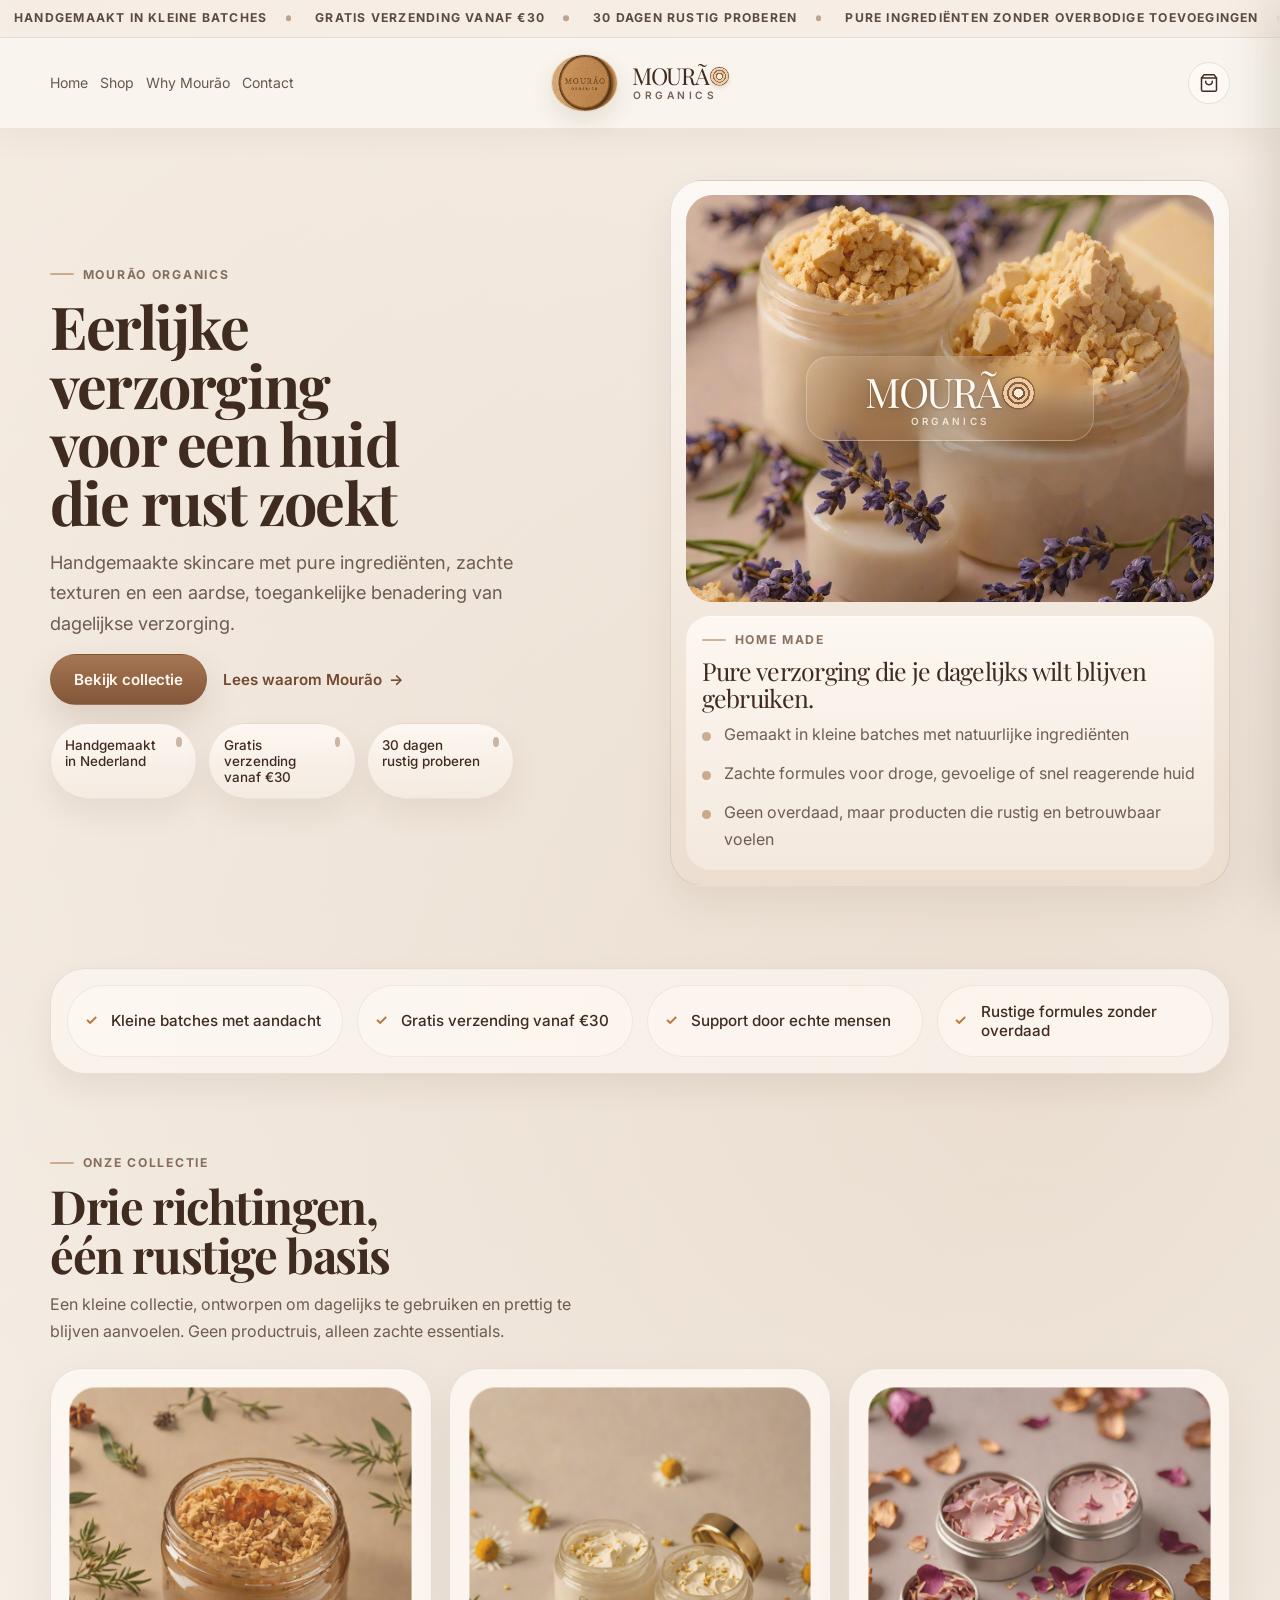
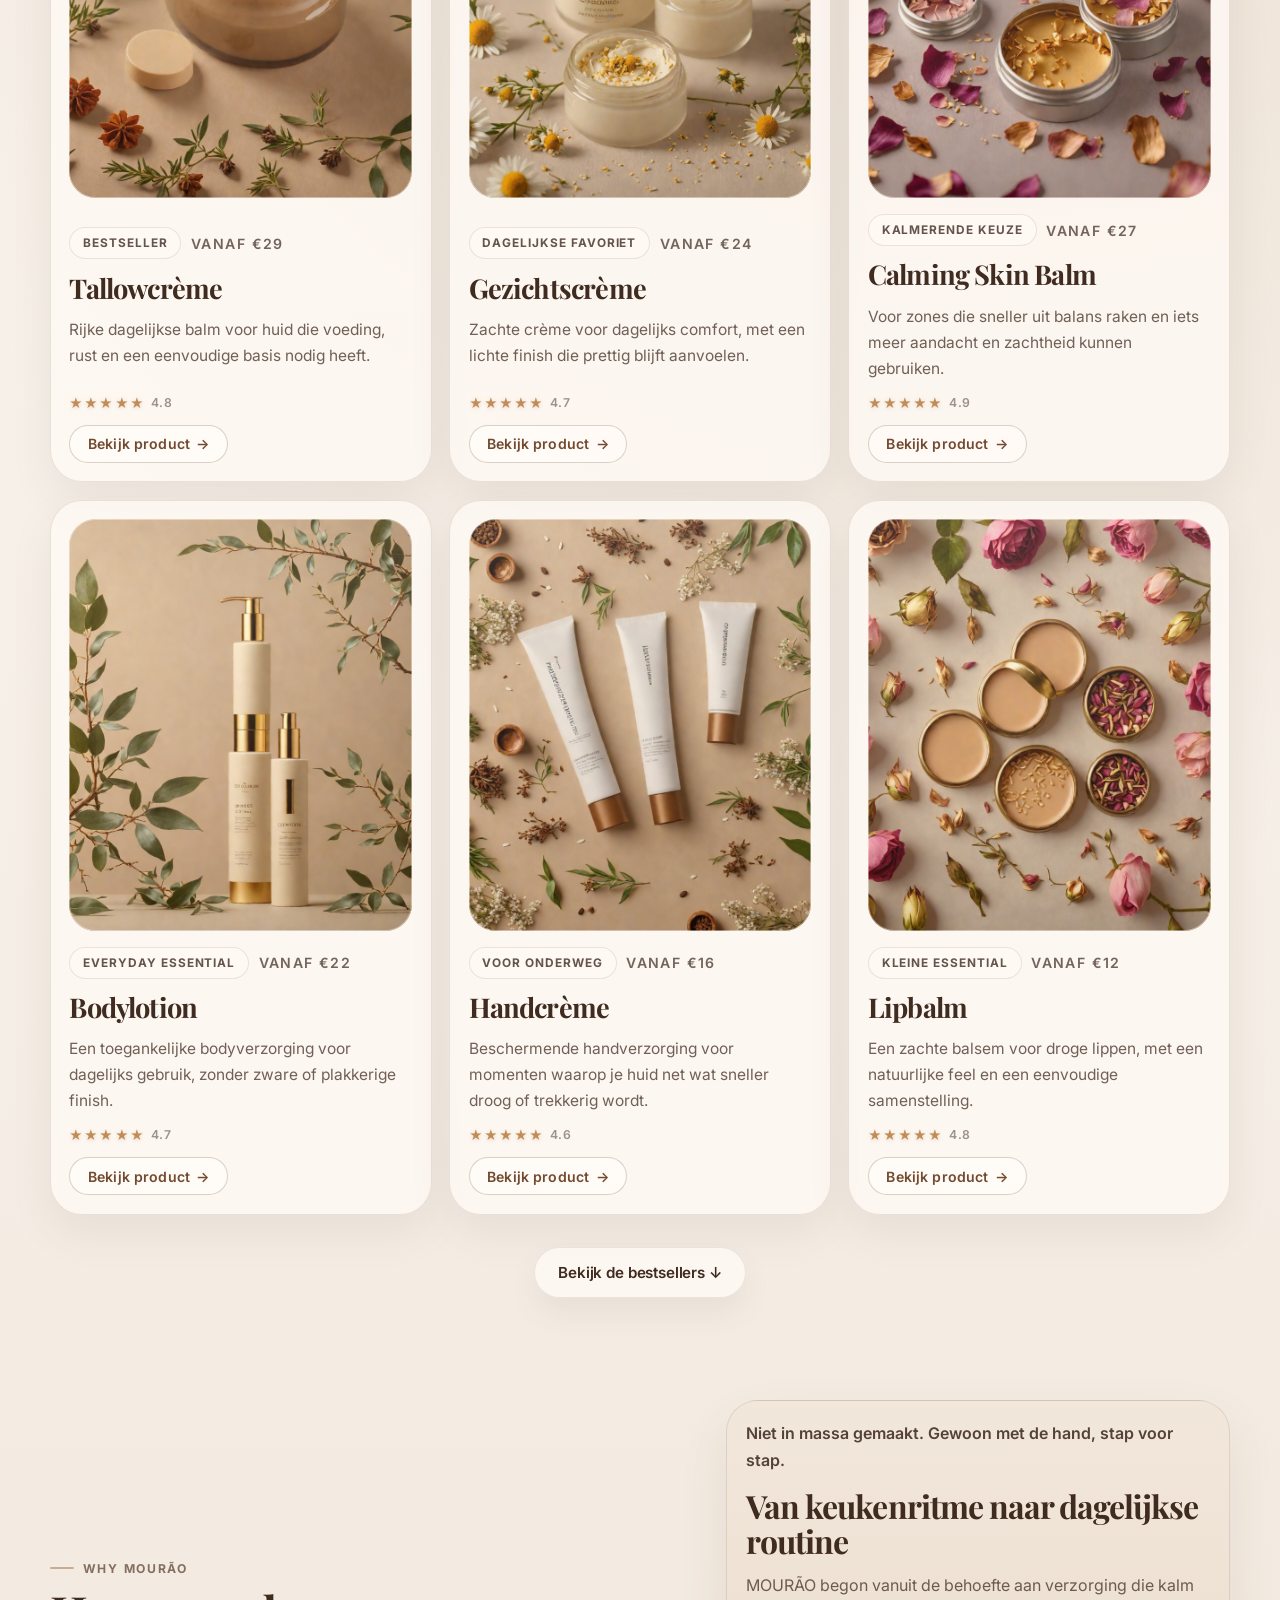
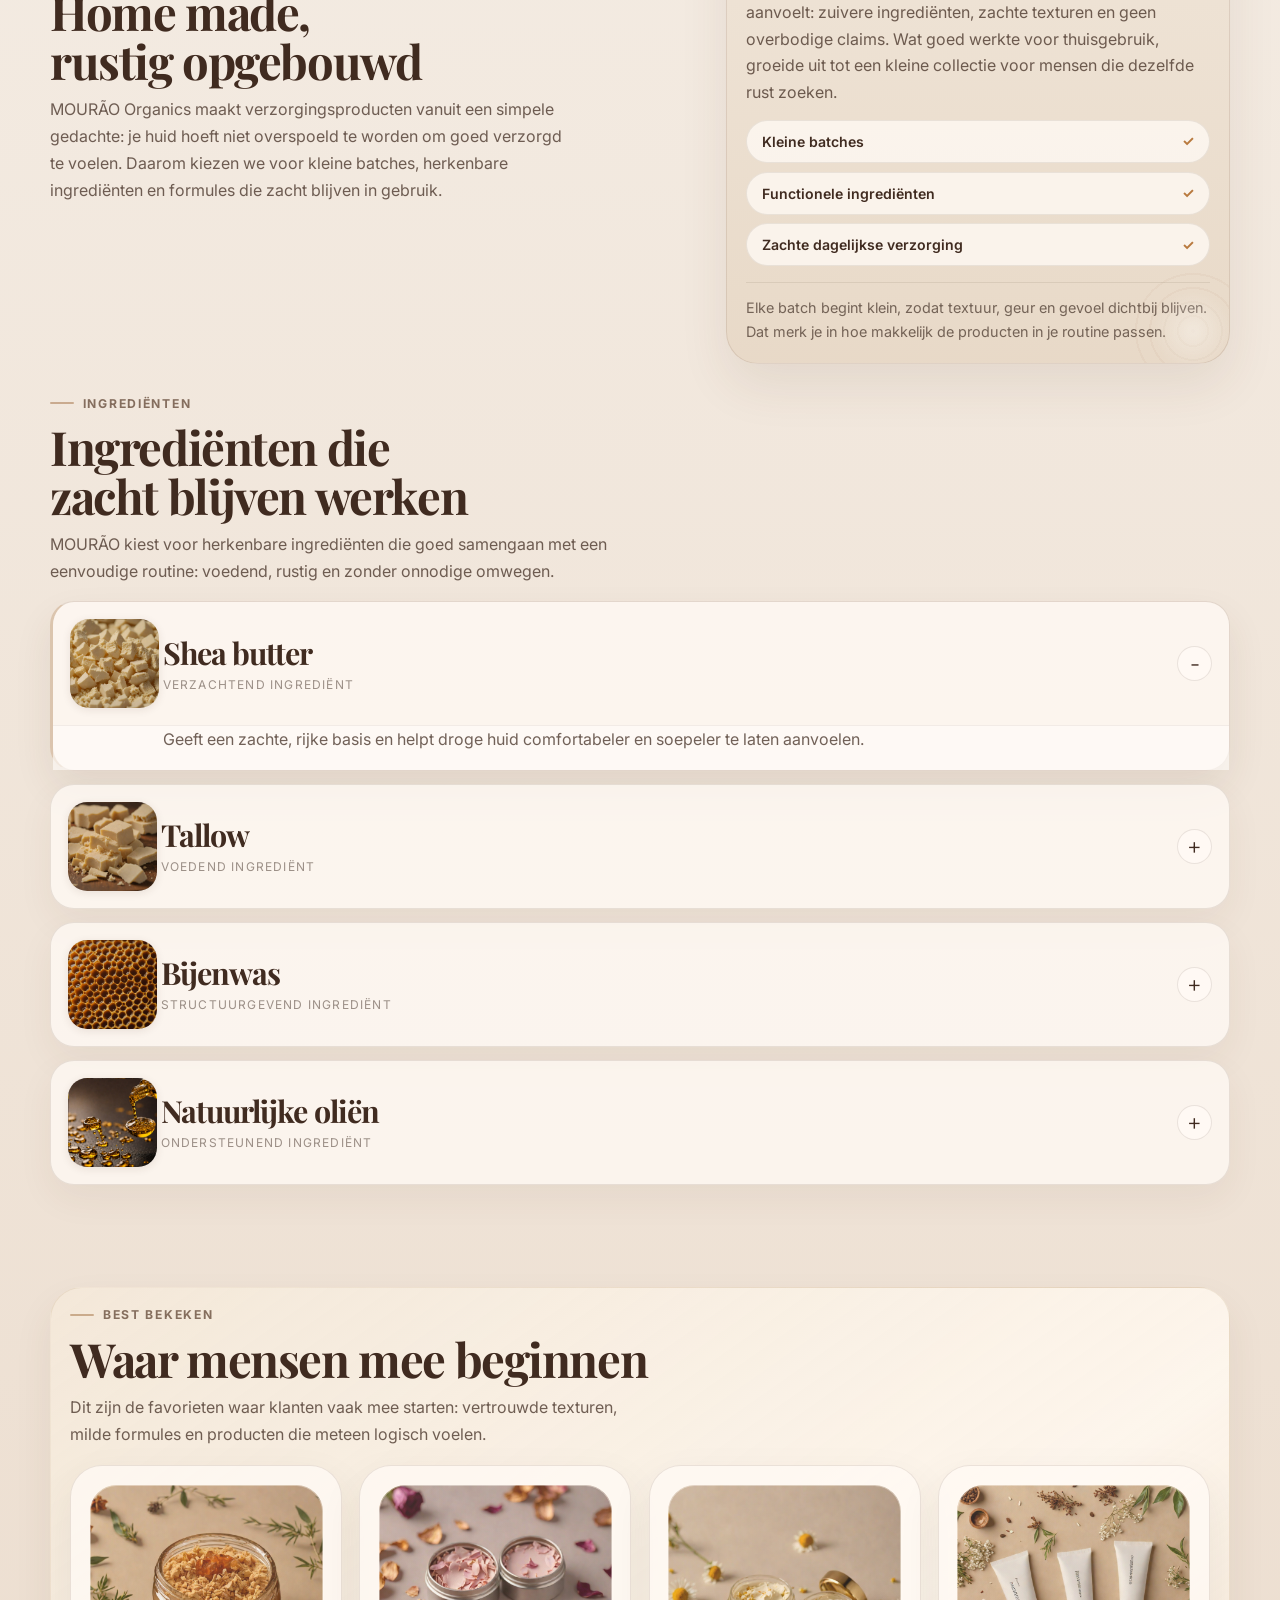
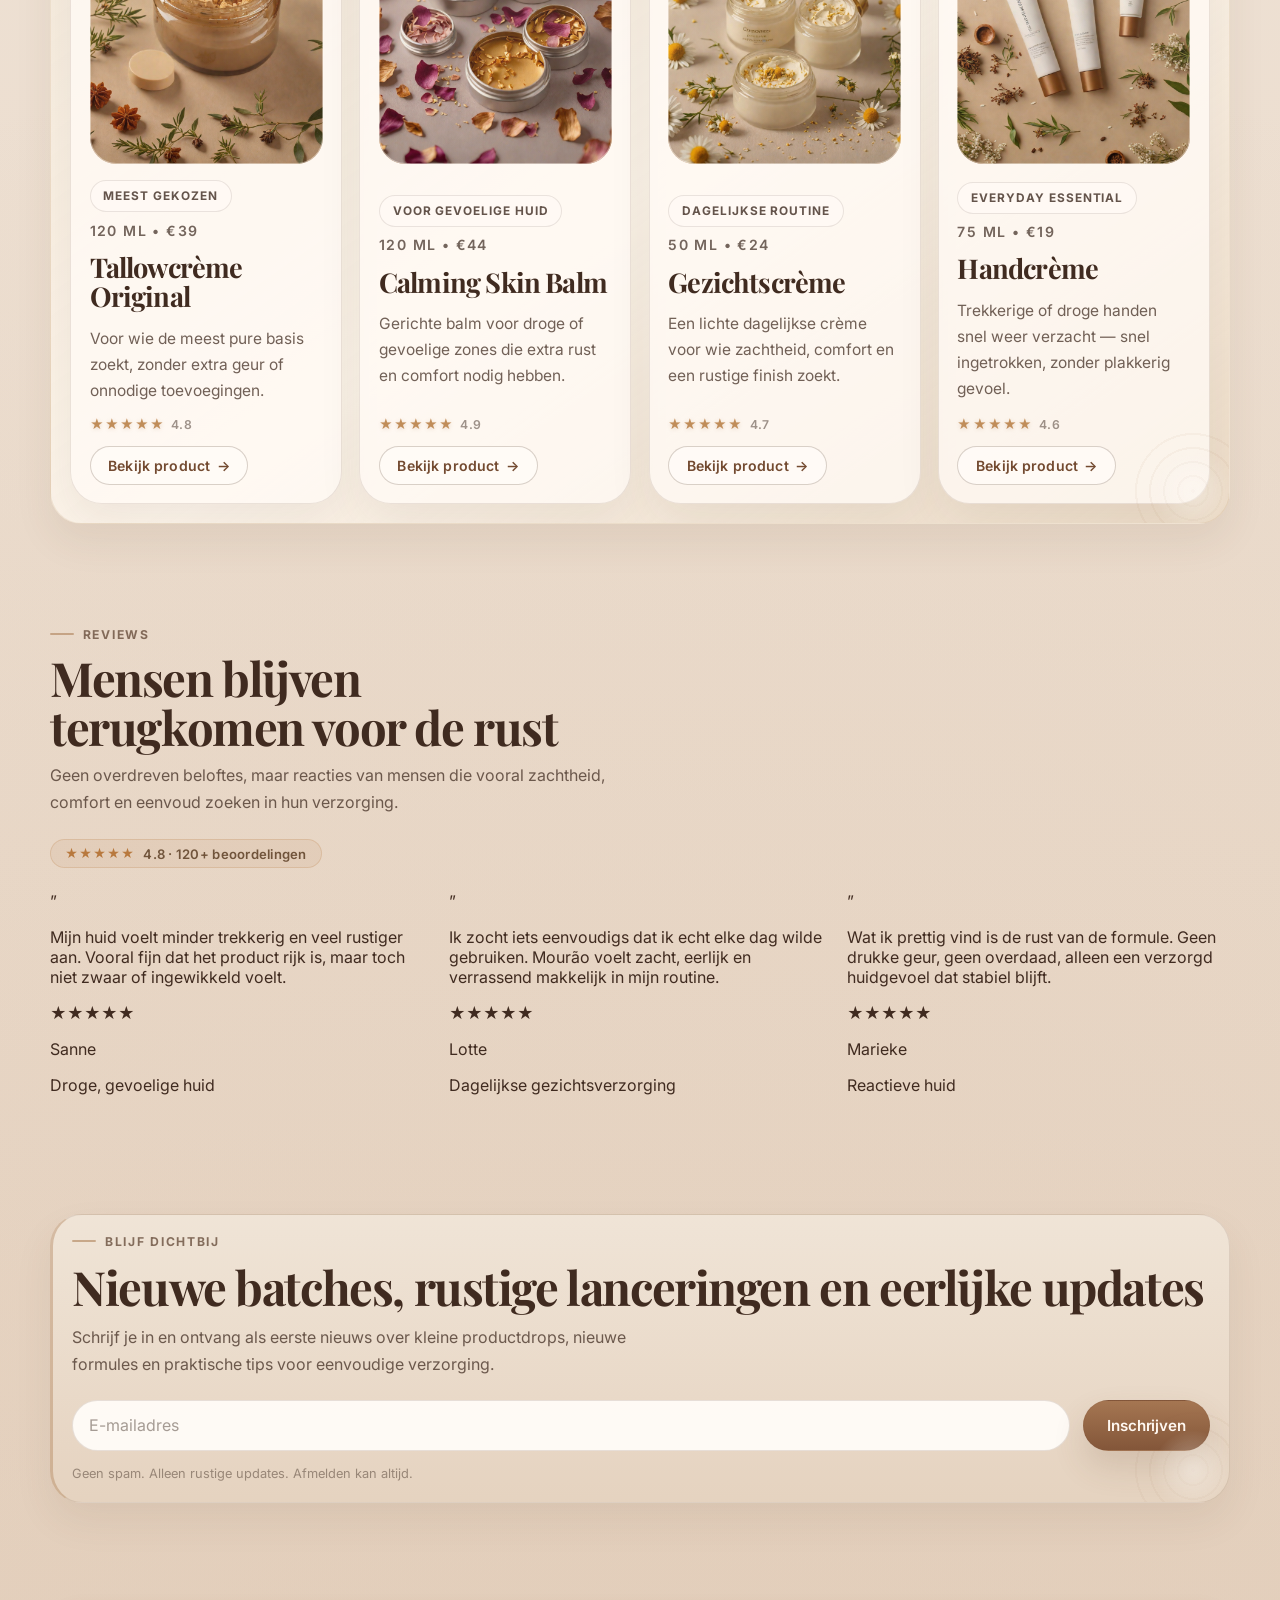
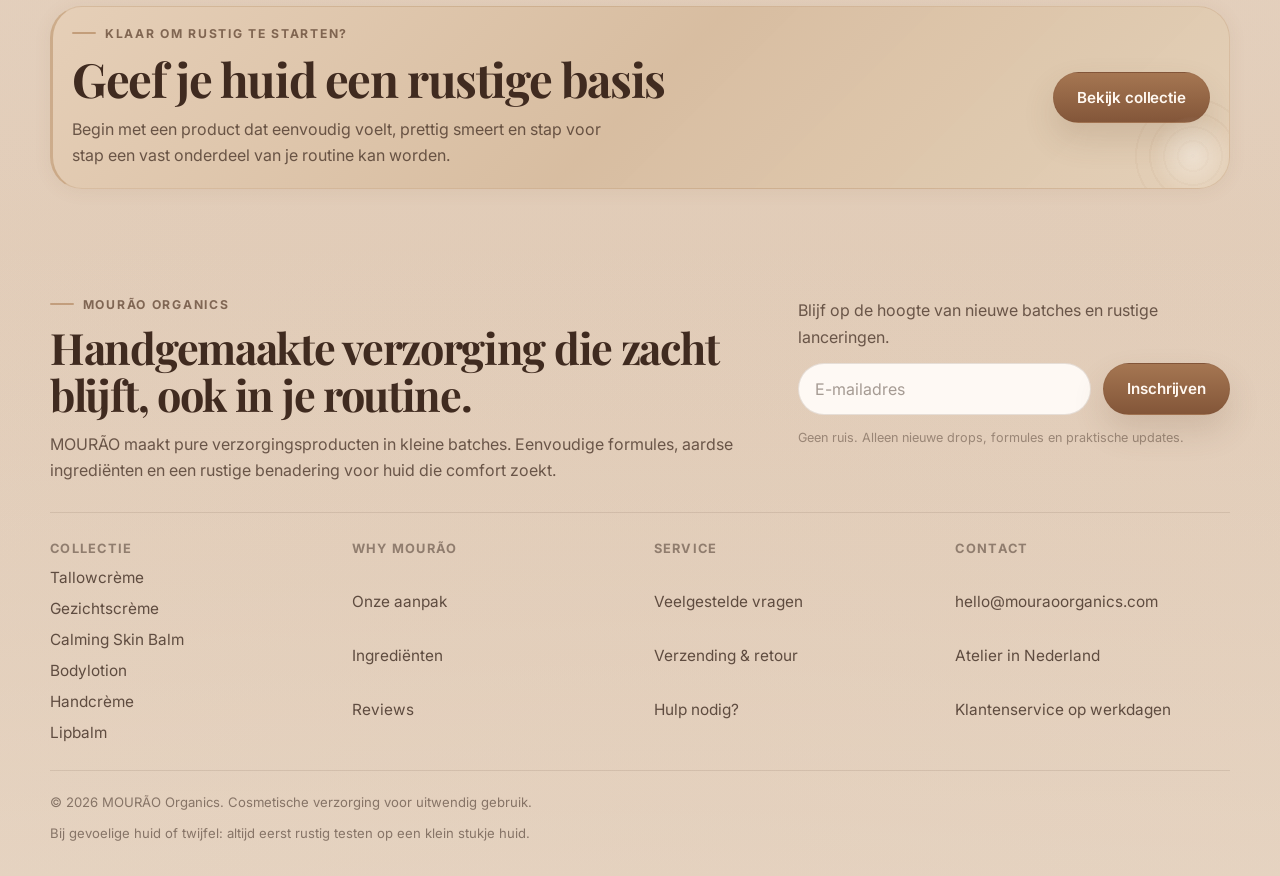
==== index.html @ 9ffb248b "Remove "Klanten aan het woord" and "Bekijk collectie" from header Cleans up the right side of the na" ====
<!doctype html>
<html lang="nl">
  <head>
    <meta charset="utf-8">
    <meta name="viewport" content="width=device-width,initial-scale=1">
    <meta name="theme-color" content="#F6F1EB">
    <title>MOURÃO Organics</title>
    <link rel="preconnect" href="https://fonts.googleapis.com">
    <link rel="preconnect" href="https://fonts.gstatic.com" crossorigin>
    <link href="https://fonts.googleapis.com/css2?family=Inter:wght@400;500;600;700&family=Playfair+Display:wght@500;600;700&display=swap" rel="stylesheet">
    <link rel="stylesheet" href="assets/mourao-home.css">
  </head>
  <body class="mourao-theme">
    <a class="visually-hidden" href="#MainContent">Ga naar de inhoud</a>

    <div class="mourao-announcement" aria-label="Winkelmeldingen">
      <div class="mourao-announcement__track">
        <div class="mourao-announcement__group">
          <span>Handgemaakt in kleine batches</span>
          <span>Gratis verzending vanaf €30</span>
          <span>30 dagen rustig proberen</span>
          <span>Pure ingrediënten zonder overbodige toevoegingen</span>
        </div>
        <div class="mourao-announcement__group" aria-hidden="true">
          <span>Handgemaakt in kleine batches</span>
          <span>Gratis verzending vanaf €30</span>
          <span>30 dagen rustig proberen</span>
          <span>Pure ingrediënten zonder overbodige toevoegingen</span>
        </div>
        <div class="mourao-announcement__group" aria-hidden="true">
          <span>Handgemaakt in kleine batches</span>
          <span>Gratis verzending vanaf €30</span>
          <span>30 dagen rustig proberen</span>
          <span>Pure ingrediënten zonder overbodige toevoegingen</span>
        </div>
      </div>
    </div>

    <div class="mourao-site-shell">
      <header class="mourao-site-header">
        <div class="page-width mourao-site-header__inner">
          <nav class="mourao-header-nav" aria-label="Hoofdmenu">
            <a class="mourao-header-nav__link" href="index.html">Home</a>
            <a class="mourao-header-nav__link" href="#producten">Shop</a>
            <a class="mourao-header-nav__link" href="#waarom">Why Mourão</a>
            <a class="mourao-header-nav__link" href="#contact">Contact</a>
          </nav>

          <a href="index.html" class="mourao-wordmark" aria-label="MOURÃO Organics">
            <img class="mourao-wordmark__image" src="assets/mourao-logo.jpg" alt="" width="58" height="58" loading="lazy">
            <span class="mourao-wordmark__text-wrap" aria-hidden="true">
              <span class="mourao-wordmark__line">
                <span class="mourao-wordmark__text mourao-wordmark__text--ringed">
                  <span>MOURÃ</span>
                  <span class="mourao-ring-o"></span>
                </span>
              </span>
              <span class="mourao-wordmark__subline">Organics</span>
            </span>
          </a>

          <div class="mourao-header-meta">
          </div>
        </div>
      </header>

      <main id="MainContent" role="main">
        <section class="mourao-section mourao-section--spacious mourao-hero">
          <div class="page-width">
            <div class="mourao-hero__layout">
              <div class="mourao-hero__content mourao-reveal" style="--animation-order: 1;">
                <p class="mourao-eyebrow">MOURÃO Organics</p>
                <h1 class="mourao-heading">Eerlijke verzorging voor een huid die rust zoekt</h1>
                <p class="mourao-hero__text">Handgemaakte skincare met pure ingrediënten, zachte texturen en een aardse, toegankelijke benadering van dagelijkse verzorging.</p>

                <div class="mourao-hero__actions">
                  <a class="mourao-button" href="#producten">Bekijk collectie</a>
                  <a class="mourao-inline-link" href="#waarom">Lees waarom Mourão</a>
                </div>

                <div class="mourao-chip-row">
                  <span class="mourao-chip">Handgemaakt in Nederland</span>
                  <span class="mourao-chip">Gratis verzending vanaf €30</span>
                  <span class="mourao-chip">30 dagen rustig proberen</span>
                </div>
              </div>

              <div class="mourao-hero__visual mourao-reveal" style="--animation-order: 2;" aria-hidden="true">
                <div class="mourao-hero__frame">
                  <div class="mourao-hero__product-visual">
                    <video class="mourao-hero__video-media" autoplay muted loop playsinline preload="metadata" poster="assets/mourao-nature-poster.jpg" onloadeddata="this.playbackRate=1.16;">
                      <source src="assets/mourao-nature-loop.mp4" type="video/mp4">
                    </video>
                    <img class="mourao-hero__video-poster" src="assets/mourao-nature-poster.jpg" alt="" width="1280" height="720" loading="lazy">
                    <div class="mourao-hero__video-shell">
                      <div class="mourao-wordmark mourao-wordmark--hero-video">
                        <span class="mourao-wordmark__text-wrap" aria-hidden="true">
                          <span class="mourao-wordmark__line">
                            <span class="mourao-wordmark__text mourao-wordmark__text--ringed">
                              <span>MOURÃ</span>
                              <span class="mourao-ring-o"></span>
                            </span>
                          </span>
                          <span class="mourao-wordmark__subline mourao-wordmark__subline--hero-video">Organics</span>
                        </span>
                      </div>
                    </div>
                  </div>

                  <div class="mourao-hero__note">
                    <p class="mourao-eyebrow">Home made</p>
                    <p class="mourao-hero__note-title">Pure verzorging die je dagelijks wilt blijven gebruiken.</p>
                    <ul class="mourao-bullet-list">
                      <li>Gemaakt in kleine batches met natuurlijke ingrediënten</li>
                      <li>Zachte formules voor droge, gevoelige of snel reagerende huid</li>
                      <li>Geen overdaad, maar producten die rustig en betrouwbaar voelen</li>
                    </ul>
                  </div>
                </div>
              </div>
            </div>
          </div>
        </section>

        <section class="mourao-section">
          <div class="page-width">
            <div class="mourao-trust-bar">
              <div class="mourao-trust-bar__item mourao-reveal" style="--animation-order: 1;">Kleine batches met aandacht</div>
              <div class="mourao-trust-bar__item mourao-reveal" style="--animation-order: 2;">Gratis verzending vanaf €30</div>
              <div class="mourao-trust-bar__item mourao-reveal" style="--animation-order: 3;">Support door echte mensen</div>
              <div class="mourao-trust-bar__item mourao-reveal" style="--animation-order: 4;">Rustige formules zonder overdaad</div>
            </div>
          </div>
        </section>

        <section id="producten" class="mourao-section mourao-section--spacious mourao-products-section">
          <div class="page-width">
            <div class="mourao-section-header">
              <p class="mourao-eyebrow">Onze collectie</p>
              <h2 class="mourao-section-title">Drie richtingen, één rustige basis</h2>
              <p class="mourao-section-copy">Een kleine collectie, ontworpen om dagelijks te gebruiken en prettig te blijven aanvoelen. Geen productruis, alleen zachte essentials.</p>
            </div>

            <div class="mourao-product-list">
              <article class="mourao-product-card mourao-reveal" style="--animation-order: 1;">
                <div class="mourao-product-card__media mourao-product-card__media--1" style="--mourao-product-media-image: url('mourao-product-tallowcreme-card.jpg');" aria-hidden="true"><div class="mourao-product-card__jar"></div></div>
                <div class="mourao-product-card__body">
                  <div class="mourao-product-card__badges">
                    <span class="mourao-pill">Bestseller</span>
                    <span class="mourao-product-card__meta">Vanaf €29</span>
                  </div>
                  <h3 class="mourao-product-card__title">Tallowcrème</h3>
                  <p class="mourao-product-card__text">Rijke dagelijkse balm voor huid die voeding, rust en een eenvoudige basis nodig heeft.</p>
                  <div class="mourao-product-card__rating">
                    <span class="mourao-stars" aria-label="4.8 van 5 sterren">★★★★★</span>
                    <span class="mourao-product-card__rating-label">4.8</span>
                  </div>
                  <a class="mourao-inline-link" href="product.html">Bekijk product</a>
                </div>
              </article>

              <article class="mourao-product-card mourao-reveal" style="--animation-order: 2;">
                <div class="mourao-product-card__media mourao-product-card__media--2" style="--mourao-product-media-image: url('mourao-product-gezichtscreme-card.jpg');" aria-hidden="true"><div class="mourao-product-card__jar"></div></div>
                <div class="mourao-product-card__body">
                  <div class="mourao-product-card__badges">
                    <span class="mourao-pill">Dagelijkse favoriet</span>
                    <span class="mourao-product-card__meta">Vanaf €24</span>
                  </div>
                  <h3 class="mourao-product-card__title">Gezichtscrème</h3>
                  <p class="mourao-product-card__text">Zachte crème voor dagelijks comfort, met een lichte finish die prettig blijft aanvoelen.</p>
                  <div class="mourao-product-card__rating">
                    <span class="mourao-stars" aria-label="4.7 van 5 sterren">★★★★★</span>
                    <span class="mourao-product-card__rating-label">4.7</span>
                  </div>
                  <a class="mourao-inline-link" href="gezichtscreme.html">Bekijk product</a>
                </div>
              </article>

              <article class="mourao-product-card mourao-reveal" style="--animation-order: 3;">
                <div class="mourao-product-card__media mourao-product-card__media--3" style="--mourao-product-media-image: url('mourao-product-calming-skin-balm-card.jpg');" aria-hidden="true"><div class="mourao-product-card__jar"></div></div>
                <div class="mourao-product-card__body">
                  <div class="mourao-product-card__badges">
                    <span class="mourao-pill">Kalmerende keuze</span>
                    <span class="mourao-product-card__meta">Vanaf €27</span>
                  </div>
                  <h3 class="mourao-product-card__title">Calming Skin Balm</h3>
                  <p class="mourao-product-card__text">Voor zones die sneller uit balans raken en iets meer aandacht en zachtheid kunnen gebruiken.</p>
                  <div class="mourao-product-card__rating">
                    <span class="mourao-stars" aria-label="4.9 van 5 sterren">★★★★★</span>
                    <span class="mourao-product-card__rating-label">4.9</span>
                  </div>
                  <a class="mourao-inline-link" href="calming-skin-balm.html">Bekijk product</a>
                </div>
              </article>

              <article class="mourao-product-card mourao-reveal" style="--animation-order: 4;">
                <div class="mourao-product-card__media mourao-product-card__media--4" style="--mourao-product-media-image: url('mourao-product-bodylotion-card.jpg');" aria-hidden="true"><div class="mourao-product-card__jar"></div></div>
                <div class="mourao-product-card__body">
                  <div class="mourao-product-card__badges">
                    <span class="mourao-pill">Everyday essential</span>
                    <span class="mourao-product-card__meta">Vanaf €22</span>
                  </div>
                  <h3 class="mourao-product-card__title">Bodylotion</h3>
                  <p class="mourao-product-card__text">Een toegankelijke bodyverzorging voor dagelijks gebruik, zonder zware of plakkerige finish.</p>
                  <div class="mourao-product-card__rating">
                    <span class="mourao-stars" aria-label="4.7 van 5 sterren">★★★★★</span>
                    <span class="mourao-product-card__rating-label">4.7</span>
                  </div>
                  <a class="mourao-inline-link" href="bodylotion.html">Bekijk product</a>
                </div>
              </article>

              <article class="mourao-product-card mourao-reveal" style="--animation-order: 5;">
                <div class="mourao-product-card__media mourao-product-card__media--1" style="--mourao-product-media-image: url('mourao-product-handcreme-card.jpg');" aria-hidden="true"><div class="mourao-product-card__jar"></div></div>
                <div class="mourao-product-card__body">
                  <div class="mourao-product-card__badges">
                    <span class="mourao-pill">Voor onderweg</span>
                    <span class="mourao-product-card__meta">Vanaf €16</span>
                  </div>
                  <h3 class="mourao-product-card__title">Handcrème</h3>
                  <p class="mourao-product-card__text">Beschermende handverzorging voor momenten waarop je huid net wat sneller droog of trekkerig wordt.</p>
                  <div class="mourao-product-card__rating">
                    <span class="mourao-stars" aria-label="4.6 van 5 sterren">★★★★★</span>
                    <span class="mourao-product-card__rating-label">4.6</span>
                  </div>
                  <a class="mourao-inline-link" href="handcreme.html">Bekijk product</a>
                </div>
              </article>

              <article class="mourao-product-card mourao-reveal" style="--animation-order: 6;">
                <div class="mourao-product-card__media mourao-product-card__media--2" style="--mourao-product-media-image: url('mourao-product-lipbalm-card.jpg');" aria-hidden="true"><div class="mourao-product-card__jar"></div></div>
                <div class="mourao-product-card__body">
                  <div class="mourao-product-card__badges">
                    <span class="mourao-pill">Kleine essential</span>
                    <span class="mourao-product-card__meta">Vanaf €12</span>
                  </div>
                  <h3 class="mourao-product-card__title">Lipbalm</h3>
                  <p class="mourao-product-card__text">Een zachte balsem voor droge lippen, met een natuurlijke feel en een eenvoudige samenstelling.</p>
                  <div class="mourao-product-card__rating">
                    <span class="mourao-stars" aria-label="4.8 van 5 sterren">★★★★★</span>
                    <span class="mourao-product-card__rating-label">4.8</span>
                  </div>
                  <a class="mourao-inline-link" href="lipbalm.html">Bekijk product</a>
                </div>
              </article>
            </div>
            <div class="mourao-section-footer">
              <a class="mourao-button mourao-button--ghost" href="#bestsellers">Bekijk de bestsellers &darr;</a>
            </div>
          </div>
        </section>

        <section id="waarom" class="mourao-section mourao-section--spacious mourao-ingredient-section">
          <div class="page-width">
            <div class="mourao-story mourao-ingredient-section__story">
              <div class="mourao-section-header mourao-reveal" style="--animation-order: 1;">
                <p class="mourao-eyebrow">Why Mourão</p>
                <h2 class="mourao-section-title">Home made, rustig opgebouwd</h2>
                <p class="mourao-text">MOURÃO Organics maakt verzorgingsproducten vanuit een simpele gedachte: je huid hoeft niet overspoeld te worden om goed verzorgd te voelen. Daarom kiezen we voor kleine batches, herkenbare ingrediënten en formules die zacht blijven in gebruik.</p>
              </div>

              <div class="mourao-story-card mourao-reveal" style="--animation-order: 2;">
                <p class="mourao-story-card__lead">Niet in massa gemaakt. Gewoon met de hand, stap voor stap.</p>
                <h3 class="mourao-story-card__title">Van keukenritme naar dagelijkse routine</h3>
                <p class="mourao-story-card__text">MOURÃO begon vanuit de behoefte aan verzorging die kalm aanvoelt: zuivere ingrediënten, zachte texturen en geen overbodige claims. Wat goed werkte voor thuisgebruik, groeide uit tot een kleine collectie voor mensen die dezelfde rust zoeken.</p>
                <div class="mourao-story-card__list">
                  <span>Kleine batches</span>
                  <span>Functionele ingrediënten</span>
                  <span>Zachte dagelijkse verzorging</span>
                </div>
                <p class="mourao-story-card__footnote">Elke batch begint klein, zodat textuur, geur en gevoel dichtbij blijven. Dat merk je in hoe makkelijk de producten in je routine passen.</p>
              </div>
            </div>

            <div class="mourao-section-header mourao-ingredient-section__header">
              <p class="mourao-eyebrow">Ingrediënten</p>
              <h3 class="mourao-section-title">Ingrediënten die zacht blijven werken</h3>
              <p class="mourao-section-copy">MOURÃO kiest voor herkenbare ingrediënten die goed samengaan met een eenvoudige routine: voedend, rustig en zonder onnodige omwegen.</p>
            </div>

            <div class="mourao-ingredient-list">
              <details class="mourao-ingredient-row mourao-reveal" style="--animation-order: 1;" open>
                <summary class="mourao-ingredient-row__summary">
                  <div class="mourao-ingredient-row__media mourao-ingredient-row__media--1" aria-hidden="true"></div>
                  <div class="mourao-ingredient-row__heading">
                    <h3 class="mourao-ingredient-row__title">Shea butter</h3>
                    <p class="mourao-ingredient-row__kicker">Verzachtend ingrediënt</p>
                  </div>
                  <span class="mourao-ingredient-row__toggle" aria-hidden="true"></span>
                </summary>
                <div class="mourao-ingredient-row__content">
                  <p class="mourao-ingredient-row__text">Geeft een zachte, rijke basis en helpt droge huid comfortabeler en soepeler te laten aanvoelen.</p>
                </div>
              </details>

              <details class="mourao-ingredient-row mourao-reveal" style="--animation-order: 2;">
                <summary class="mourao-ingredient-row__summary">
                  <div class="mourao-ingredient-row__media mourao-ingredient-row__media--2" aria-hidden="true"></div>
                  <div class="mourao-ingredient-row__heading">
                    <h3 class="mourao-ingredient-row__title">Tallow</h3>
                    <p class="mourao-ingredient-row__kicker">Voedend ingrediënt</p>
                  </div>
                  <span class="mourao-ingredient-row__toggle" aria-hidden="true"></span>
                </summary>
                <div class="mourao-ingredient-row__content">
                  <p class="mourao-ingredient-row__text">Brengt een volle, voedende textuur die prettig voelt op huid die snel trekkerig of droog wordt.</p>
                </div>
              </details>

              <details class="mourao-ingredient-row mourao-reveal" style="--animation-order: 3;">
                <summary class="mourao-ingredient-row__summary">
                  <div class="mourao-ingredient-row__media mourao-ingredient-row__media--3" aria-hidden="true"></div>
                  <div class="mourao-ingredient-row__heading">
                    <h3 class="mourao-ingredient-row__title">Bijenwas</h3>
                    <p class="mourao-ingredient-row__kicker">Structuurgevend ingrediënt</p>
                  </div>
                  <span class="mourao-ingredient-row__toggle" aria-hidden="true"></span>
                </summary>
                <div class="mourao-ingredient-row__content">
                  <p class="mourao-ingredient-row__text">Geeft body aan de formule en helpt de balm rustig over de huid te verdelen.</p>
                </div>
              </details>

              <details class="mourao-ingredient-row mourao-reveal" style="--animation-order: 4;">
                <summary class="mourao-ingredient-row__summary">
                  <div class="mourao-ingredient-row__media mourao-ingredient-row__media--4" aria-hidden="true"></div>
                  <div class="mourao-ingredient-row__heading">
                    <h3 class="mourao-ingredient-row__title">Natuurlijke oliën</h3>
                    <p class="mourao-ingredient-row__kicker">Ondersteunend ingrediënt</p>
                  </div>
                  <span class="mourao-ingredient-row__toggle" aria-hidden="true"></span>
                </summary>
                <div class="mourao-ingredient-row__content">
                  <p class="mourao-ingredient-row__text">Ondersteunen de formule met milde voeding en een zachter huidgevoel zonder onnodige drukte.</p>
                </div>
              </details>
            </div>
          </div>
        </section>

        <section id="bestsellers" class="mourao-section mourao-section--spacious mourao-bestsellers">
          <div class="page-width">
            <div class="mourao-panel">
              <div class="mourao-section-header">
                <p class="mourao-eyebrow">Best bekeken</p>
                <h2 class="mourao-section-title">Waar mensen mee beginnen</h2>
                <p class="mourao-section-copy">Dit zijn de favorieten waar klanten vaak mee starten: vertrouwde texturen, milde formules en producten die meteen logisch voelen.</p>
              </div>

              <div class="mourao-product-list">
                <article class="mourao-product-card mourao-reveal" style="--animation-order: 1;">
                  <div class="mourao-product-card__media mourao-product-card__media--1" style="--mourao-product-media-image: url('mourao-product-tallowcreme-card.jpg');" aria-hidden="true"><div class="mourao-product-card__jar"></div></div>
                  <div class="mourao-product-card__body">
                    <div class="mourao-product-card__badges">
                      <span class="mourao-pill">Meest gekozen</span>
                      <span class="mourao-product-card__meta">120 ml • €39</span>
                    </div>
                    <h3 class="mourao-product-card__title">Tallowcrème Original</h3>
                    <p class="mourao-product-card__text">Voor wie de meest pure basis zoekt, zonder extra geur of onnodige toevoegingen.</p>
                    <div class="mourao-product-card__rating">
                      <span class="mourao-stars" aria-label="4.8 van 5 sterren">★★★★★</span>
                      <span class="mourao-product-card__rating-label">4.8</span>
                    </div>
                    <a class="mourao-inline-link" href="product.html">Bekijk product</a>
                  </div>
                </article>

                <article class="mourao-product-card mourao-reveal" style="--animation-order: 2;">
                  <div class="mourao-product-card__media mourao-product-card__media--2" style="--mourao-product-media-image: url('mourao-product-calming-skin-balm-card.jpg');" aria-hidden="true"><div class="mourao-product-card__jar"></div></div>
                  <div class="mourao-product-card__body">
                    <div class="mourao-product-card__badges">
                      <span class="mourao-pill">Voor gevoelige huid</span>
                      <span class="mourao-product-card__meta">120 ml • €44</span>
                    </div>
                    <h3 class="mourao-product-card__title">Calming Skin Balm</h3>
                    <p class="mourao-product-card__text">Gerichte balm voor droge of gevoelige zones die extra rust en comfort nodig hebben.</p>
                    <div class="mourao-product-card__rating">
                      <span class="mourao-stars" aria-label="4.9 van 5 sterren">★★★★★</span>
                      <span class="mourao-product-card__rating-label">4.9</span>
                    </div>
                    <a class="mourao-inline-link" href="calming-skin-balm.html">Bekijk product</a>
                  </div>
                </article>

                <article class="mourao-product-card mourao-reveal" style="--animation-order: 3;">
                  <div class="mourao-product-card__media mourao-product-card__media--3" style="--mourao-product-media-image: url('mourao-product-gezichtscreme-card.jpg');" aria-hidden="true"><div class="mourao-product-card__jar"></div></div>
                  <div class="mourao-product-card__body">
                    <div class="mourao-product-card__badges">
                      <span class="mourao-pill">Dagelijkse routine</span>
                      <span class="mourao-product-card__meta">50 ml • €24</span>
                    </div>
                    <h3 class="mourao-product-card__title">Gezichtscrème</h3>
                    <p class="mourao-product-card__text">Een lichte dagelijkse crème voor wie zachtheid, comfort en een rustige finish zoekt.</p>
                    <div class="mourao-product-card__rating">
                      <span class="mourao-stars" aria-label="4.7 van 5 sterren">★★★★★</span>
                      <span class="mourao-product-card__rating-label">4.7</span>
                    </div>
                    <a class="mourao-inline-link" href="gezichtscreme.html">Bekijk product</a>
                  </div>
                </article>

                <article class="mourao-product-card mourao-reveal" style="--animation-order: 4;">
                  <div class="mourao-product-card__media mourao-product-card__media--4" style="--mourao-product-media-image: url('mourao-product-handcreme-card.jpg');" aria-hidden="true"><div class="mourao-product-card__jar"></div></div>
                  <div class="mourao-product-card__body">
                    <div class="mourao-product-card__badges">
                      <span class="mourao-pill">Everyday essential</span>
                      <span class="mourao-product-card__meta">75 ml • €19</span>
                    </div>
                    <h3 class="mourao-product-card__title">Handcrème</h3>
                    <p class="mourao-product-card__text">Trekkerige of droge handen snel weer verzacht — snel ingetrokken, zonder plakkerig gevoel.</p>
                    <div class="mourao-product-card__rating">
                      <span class="mourao-stars" aria-label="4.6 van 5 sterren">★★★★★</span>
                      <span class="mourao-product-card__rating-label">4.6</span>
                    </div>
                    <a class="mourao-inline-link" href="handcreme.html">Bekijk product</a>
                  </div>
                </article>
              </div>
            </div>
          </div>
        </section>

        <section id="reviews" class="mourao-section mourao-section--spacious">
          <div class="page-width">
            <div class="mourao-section-header">
              <p class="mourao-eyebrow">Reviews</p>
              <h2 class="mourao-section-title">Mensen blijven terugkomen voor de rust</h2>
              <p class="mourao-section-copy">Geen overdreven beloftes, maar reacties van mensen die vooral zachtheid, comfort en eenvoud zoeken in hun verzorging.</p>
              <span class="mourao-review-count"><span class="mourao-review-count__stars">★★★★★</span> 4.8 · 120+ beoordelingen</span>
            </div>

            <div class="mourao-grid mourao-grid--reviews">
              <article class=”mourao-review-card mourao-reveal” style=”--animation-order: 1;”>
                <div class=”mourao-review-card__quote” aria-hidden=”true”>”</div>
                <p class=”mourao-review-card__text”>Mijn huid voelt minder trekkerig en veel rustiger aan. Vooral fijn dat het product rijk is, maar toch niet zwaar of ingewikkeld voelt.</p>
                <div class=”mourao-review-card__meta”>
                  <span class=”mourao-review-card__stars” aria-label=”5 van 5 sterren”>★★★★★</span>
                  <p class=”mourao-review-card__author”>Sanne</p>
                  <p class=”mourao-review-card__context”>Droge, gevoelige huid</p>
                </div>
              </article>

              <article class=”mourao-review-card mourao-reveal” style=”--animation-order: 2;”>
                <div class=”mourao-review-card__quote” aria-hidden=”true”>”</div>
                <p class=”mourao-review-card__text”>Ik zocht iets eenvoudigs dat ik echt elke dag wilde gebruiken. Mourão voelt zacht, eerlijk en verrassend makkelijk in mijn routine.</p>
                <div class=”mourao-review-card__meta”>
                  <span class=”mourao-review-card__stars” aria-label=”5 van 5 sterren”>★★★★★</span>
                  <p class=”mourao-review-card__author”>Lotte</p>
                  <p class=”mourao-review-card__context”>Dagelijkse gezichtsverzorging</p>
                </div>
              </article>

              <article class=”mourao-review-card mourao-reveal” style=”--animation-order: 3;”>
                <div class=”mourao-review-card__quote” aria-hidden=”true”>”</div>
                <p class=”mourao-review-card__text”>Wat ik prettig vind is de rust van de formule. Geen drukke geur, geen overdaad, alleen een verzorgd huidgevoel dat stabiel blijft.</p>
                <div class=”mourao-review-card__meta”>
                  <span class=”mourao-review-card__stars” aria-label=”5 van 5 sterren”>★★★★★</span>
                  <p class=”mourao-review-card__author”>Marieke</p>
                  <p class=”mourao-review-card__context”>Reactieve huid</p>
                </div>
              </article>
            </div>
          </div>
        </section>

        <section class="mourao-section mourao-section--spacious">
          <div class="page-width">
            <div class="mourao-newsletter mourao-reveal" style="--animation-order: 1;">
              <div class="mourao-newsletter__content">
                <p class="mourao-eyebrow">Blijf dichtbij</p>
                <h2 class="mourao-section-title">Nieuwe batches, rustige lanceringen en eerlijke updates</h2>
                <p class="mourao-section-copy">Schrijf je in en ontvang als eerste nieuws over kleine productdrops, nieuwe formules en praktische tips voor eenvoudige verzorging.</p>
              </div>

              <form class="mourao-newsletter__form" action="#" method="post">
                <label class="visually-hidden" for="NewsletterEmail">E-mailadres</label>
                <div class="mourao-newsletter__form-row">
                  <input id="NewsletterEmail" class="mourao-input" type="email" name="email" placeholder="E-mailadres">
                  <button class="mourao-button" type="submit">Inschrijven</button>
                </div>
                <p class="mourao-newsletter__privacy">Geen spam. Alleen rustige updates. Afmelden kan altijd.</p>
              </form>
            </div>
          </div>
        </section>

        <section id="shop" class="mourao-section mourao-section--spacious">
          <div class="page-width">
            <div class="mourao-cta-panel mourao-reveal" style="--animation-order: 1;">
              <div class="mourao-cta-panel__content">
                <p class="mourao-eyebrow">Klaar om rustig te starten?</p>
                <h2 class="mourao-section-title">Geef je huid een rustige basis</h2>
                <p class="mourao-section-copy">Begin met een product dat eenvoudig voelt, prettig smeert en stap voor stap een vast onderdeel van je routine kan worden.</p>
              </div>
              <a class="mourao-button" href="#producten">Bekijk collectie</a>
            </div>
          </div>
        </section>
      </main>

      <footer id="contact" class="mourao-site-footer">
        <div class="page-width">
          <div class="mourao-site-footer__top">
            <div class="mourao-site-footer__brand">
              <p class="mourao-eyebrow">MOURÃO Organics</p>
              <h2 class="mourao-site-footer__title">Handgemaakte verzorging die zacht blijft, ook in je routine.</h2>
              <p class="mourao-site-footer__text">MOURÃO maakt pure verzorgingsproducten in kleine batches. Eenvoudige formules, aardse ingrediënten en een rustige benadering voor huid die comfort zoekt.</p>
            </div>

            <form class="mourao-footer-form" action="#" method="post">
              <label class="mourao-footer-form__label" for="FooterEmail">Blijf op de hoogte van nieuwe batches en rustige lanceringen.</label>
              <div class="mourao-footer-form__row">
                <input id="FooterEmail" class="mourao-input" type="email" name="email" placeholder="E-mailadres">
                <button class="mourao-button" type="submit">Inschrijven</button>
              </div>
              <p class="mourao-site-footer__meta">Geen ruis. Alleen nieuwe drops, formules en praktische updates.</p>
            </form>
          </div>

          <div class="mourao-site-footer__grid">
            <div class="mourao-site-footer__column">
              <h3 class="mourao-site-footer__heading">Collectie</h3>
              <a href="product.html">Tallowcrème</a>
              <a href="gezichtscreme.html">Gezichtscrème</a>
              <a href="calming-skin-balm.html">Calming Skin Balm</a>
              <a href="bodylotion.html">Bodylotion</a>
              <a href="handcreme.html">Handcrème</a>
              <a href="lipbalm.html">Lipbalm</a>
            </div>

            <div class="mourao-site-footer__column">
              <h3 class="mourao-site-footer__heading">Why Mourão</h3>
              <a href="#waarom">Onze aanpak</a>
              <a href="#waarom">Ingrediënten</a>
              <a href="#reviews">Reviews</a>
            </div>

            <div class="mourao-site-footer__column">
              <h3 class="mourao-site-footer__heading">Service</h3>
              <a href="product.html#faq">Veelgestelde vragen</a>
              <a href="product.html#shop">Verzending & retour</a>
              <a href="#contact">Hulp nodig?</a>
            </div>

            <div class="mourao-site-footer__column">
              <h3 class="mourao-site-footer__heading">Contact</h3>
              <a href="mailto:hello@mouraoorganics.com">hello@mouraoorganics.com</a>
              <p>Atelier in Nederland</p>
              <p>Klantenservice op werkdagen</p>
            </div>
          </div>

          <div class="mourao-site-footer__bottom">
            <p>© 2026 MOURÃO Organics. Cosmetische verzorging voor uitwendig gebruik.</p>
            <p>Bij gevoelige huid of twijfel: altijd eerst rustig testen op een klein stukje huid.</p>
          </div>
        </div>
      </footer>
    </div>
  <script>
    (function () {
      var observer = new IntersectionObserver(function (entries) {
        entries.forEach(function (entry) {
          if (entry.isIntersecting) {
            entry.target.classList.add('is-visible');
            observer.unobserve(entry.target);
          }
        });
      }, { threshold: 0.08, rootMargin: '0px 0px -32px 0px' });
      document.querySelectorAll('.mourao-reveal').forEach(function (el) {
        observer.observe(el);
      });
    })();
  </script>
  <script src="assets/mourao-cart.js"></script>
  </body>
</html>
---- assets/mourao-home.css ----
:root {
  --mourao-bg: #f5eee6;
  --mourao-bg-deep: #e4cfbb;
  --mourao-surface: rgba(255, 250, 244, 0.84);
  --mourao-surface-strong: rgba(240, 228, 214, 0.94);
  --mourao-surface-soft: rgba(247, 240, 231, 0.82);
  --mourao-text: #402b20;
  --mourao-text-soft: rgba(64, 43, 32, 0.74);
  --mourao-accent: #9a6c48;
  --mourao-accent-deep: #734a30;
  --mourao-border: rgba(92, 63, 42, 0.12);
  --mourao-shadow: 0 24px 58px rgba(92, 63, 42, 0.11);
  --mourao-shadow-soft: 0 14px 30px rgba(92, 63, 42, 0.08);
  --mourao-radius-xl: 2rem;
  --mourao-radius-lg: 1.5rem;
  --mourao-radius-md: 1rem;
  --mourao-radius-pill: 999px;
  --mourao-page-width: min(1180px, calc(100% - 1.5rem));
  --mourao-transition: 220ms ease;
}

*,
*::before,
*::after {
  box-sizing: border-box;
}

html {
  scroll-behavior: smooth;
}

body {
  margin: 0;
  color: var(--mourao-text);
  font-family: "Inter", sans-serif;
  overflow-x: hidden;
  background:
    radial-gradient(circle at top left, rgba(202, 168, 136, 0.18), transparent 24%),
    radial-gradient(circle at 82% 15%, rgba(174, 130, 88, 0.18), transparent 22%),
    radial-gradient(circle at 50% 100%, rgba(173, 130, 92, 0.12), transparent 34%),
    linear-gradient(180deg, #fcf8f3 0%, var(--mourao-bg) 36%, var(--mourao-bg-deep) 100%);
}

img {
  display: block;
  max-width: 100%;
  height: auto;
}

a {
  color: inherit;
  text-decoration: none;
}

button,
input,
select,
textarea {
  font: inherit;
}

[id] {
  scroll-margin-top: 7rem;
}

.visually-hidden {
  position: absolute !important;
  width: 1px;
  height: 1px;
  padding: 0;
  margin: -1px;
  overflow: hidden;
  clip: rect(0, 0, 0, 0);
  white-space: nowrap;
  border: 0;
}

.page-width {
  width: var(--mourao-page-width);
  margin: 0 auto;
}

.mourao-site-shell {
  position: relative;
  overflow: clip;
}

.mourao-announcement {
  position: relative;
  overflow: hidden;
  padding-inline: 0.9rem;
  --mourao-announcement-duration: 24s;
  border-bottom: 1px solid rgba(84, 58, 40, 0.08);
  background: rgba(246, 238, 230, 0.88);
  color: rgba(61, 43, 33, 0.84);
  font-size: 0.72rem;
  font-weight: 700;
  letter-spacing: 0.1em;
  line-height: 1.2;
  text-transform: uppercase;
}

.mourao-announcement::before,
.mourao-announcement::after {
  content: "";
  position: absolute;
  top: 0;
  bottom: 0;
  width: 1rem;
  z-index: 1;
  pointer-events: none;
}

.mourao-announcement::before {
  left: 0;
  background: linear-gradient(90deg, rgba(246, 238, 230, 0.96) 0%, rgba(246, 238, 230, 0) 100%);
}

.mourao-announcement::after {
  right: 0;
  background: linear-gradient(270deg, rgba(246, 238, 230, 0.96) 0%, rgba(246, 238, 230, 0) 100%);
}

.mourao-announcement__track {
  display: flex;
  align-items: center;
  width: max-content;
  min-width: max-content;
  padding: 0.7rem 0;
  will-change: transform;
  animation: mourao-marquee var(--mourao-announcement-duration) linear infinite;
}

.mourao-announcement__group {
  display: flex;
  align-items: center;
  flex: 0 0 auto;
  gap: 0;
  padding-inline-end: 0;
}

.mourao-announcement__group span {
  position: relative;
  display: inline-flex;
  align-items: center;
  white-space: nowrap;
  padding-right: 1.5rem;
  margin-right: 1.5rem;
}

.mourao-announcement__group span::after {
  content: "";
  position: absolute;
  right: 0;
  top: 50%;
  width: 0.36rem;
  height: 0.36rem;
  border-radius: 50%;
  background: rgba(142, 102, 70, 0.54);
  transform: translateY(-50%);
}

@keyframes mourao-marquee {
  from {
    transform: translateX(0);
  }

  to {
    transform: translateX(calc(-100% / 3));
  }
}

.mourao-site-header {
  position: sticky;
  top: 0;
  z-index: 30;
  backdrop-filter: blur(18px);
  background: rgba(250, 245, 239, 0.9);
  border-bottom: 1px solid rgba(84, 58, 40, 0.08);
  box-shadow: 0 10px 26px rgba(100, 71, 47, 0.05);
}

.mourao-site-header__inner {
  display: grid;
  grid-template-columns: minmax(0, 1fr) auto;
  gap: 0.9rem;
  padding: 1rem 0;
  align-items: center;
}

.mourao-wordmark {
  display: inline-flex;
  align-items: center;
  gap: 0.85rem;
  justify-self: start;
  order: 1;
  min-width: 0;
}

.mourao-wordmark__line {
  display: block;
  line-height: 1;
}

.mourao-wordmark__image {
  width: 3.6rem;
  height: 3.6rem;
  border-radius: 50%;
  flex: 0 0 auto;
  object-fit: cover;
  border: 1px solid rgba(115, 74, 48, 0.16);
  box-shadow: 0 10px 22px rgba(99, 70, 47, 0.12);
  transition: transform var(--mourao-transition), box-shadow var(--mourao-transition);
}

.mourao-wordmark:hover .mourao-wordmark__image {
  transform: scale(1.04);
  box-shadow: 0 14px 28px rgba(99, 70, 47, 0.18);
}

.mourao-wordmark__text-wrap {
  display: grid;
  gap: 0.14rem;
  min-width: 0;
}

.mourao-wordmark__text {
  font-family: "Playfair Display", serif;
  font-size: 1.28rem;
  letter-spacing: -0.055em;
  line-height: 0.92;
}

.mourao-wordmark__text--ringed {
  display: inline-flex;
  align-items: flex-end;
  gap: 0.02em;
  text-transform: uppercase;
  white-space: nowrap;
}

.mourao-ring-o {
  display: inline-grid;
  place-items: center;
  width: 0.82em;
  height: 0.82em;
  margin-left: 0.03em;
  border-radius: 50%;
  background:
    radial-gradient(circle at center, rgba(251, 237, 217, 0.98) 0 0.11em, rgba(111, 73, 47, 0.82) 0.11em 0.16em, rgba(235, 198, 157, 0.96) 0.16em 0.23em, rgba(123, 80, 52, 0.78) 0.23em 0.28em, rgba(239, 205, 167, 0.96) 0.28em 0.37em, rgba(132, 87, 56, 0.8) 0.37em 0.42em, rgba(244, 214, 180, 0.98) 0.42em 100%);
  box-shadow:
    inset 0 0 0 1px rgba(106, 73, 49, 0.18),
    0 0.1em 0.18em rgba(104, 71, 47, 0.14);
  transform: translateY(-0.01em);
}

.mourao-wordmark__subline {
  padding-left: 0.08rem;
  color: rgba(78, 53, 37, 0.76);
  font-size: 0.61rem;
  font-weight: 600;
  letter-spacing: 0.34em;
  text-transform: uppercase;
}

.mourao-wordmark__sub {
  color: var(--mourao-text-soft);
  font-size: 0.62rem;
  letter-spacing: 0.2em;
  text-transform: uppercase;
}

.mourao-header-nav {
  grid-column: 1 / -1;
  display: flex;
  flex-wrap: nowrap;
  gap: 0.75rem;
  align-items: center;
  overflow-x: auto;
  overscroll-behavior-x: contain;
  order: 3;
  margin-top: 0.1rem;
  padding-top: 0.2rem;
  padding-bottom: 0.2rem;
  border-top: 1px solid rgba(84, 58, 40, 0.08);
  scrollbar-width: none;
}

.mourao-header-nav::-webkit-scrollbar {
  display: none;
}

.mourao-header-nav__link,
.mourao-header-link {
  position: relative;
  color: rgba(61, 43, 33, 0.78);
  font-size: 0.88rem;
  white-space: nowrap;
  transition: color var(--mourao-transition);
}

.mourao-header-nav__link::after,
.mourao-header-link::after {
  content: "";
  position: absolute;
  right: 0;
  bottom: -0.28rem;
  left: 0;
  height: 1px;
  background: rgba(115, 74, 48, 0.34);
  transform: scaleX(0);
  transform-origin: left center;
  transition: transform var(--mourao-transition);
}

.mourao-header-nav__link:hover,
.mourao-header-nav__link:focus-visible,
.mourao-header-link:hover,
.mourao-header-link:focus-visible {
  color: var(--mourao-accent-deep);
}

.mourao-header-nav__link:hover::after,
.mourao-header-nav__link:focus-visible::after,
.mourao-header-link:hover::after,
.mourao-header-link:focus-visible::after {
  transform: scaleX(1);
}

.mourao-header-meta {
  display: flex;
  flex-wrap: nowrap;
  gap: 0.75rem;
  align-items: center;
  order: 2;
  justify-self: end;
}

.mourao-section {
  padding: 1.25rem 0;
}

.mourao-section--spacious {
  padding: 2.45rem 0;
}

.mourao-heading,
.mourao-section-title,
.mourao-product-title,
.mourao-product-card__title,
.mourao-story-card__title,
.mourao-hero__note-title,
.mourao-site-footer__title,
.mourao-ingredient-row__title,
.mourao-detail-card h3 {
  margin: 0;
  font-family: "Playfair Display", serif;
  letter-spacing: -0.03em;
}

.mourao-heading {
  font-size: clamp(2.45rem, 10vw, 4.3rem);
  line-height: 0.99;
  text-wrap: balance;
}

.mourao-section-title,
.mourao-product-title {
  font-size: clamp(1.75rem, 5vw, 2.95rem);
  line-height: 1.04;
  text-wrap: balance;
}

.mourao-eyebrow {
  margin: 0;
  color: rgba(90, 63, 45, 0.72);
  font-size: 0.76rem;
  font-weight: 700;
  letter-spacing: 0.14em;
  text-transform: uppercase;
}

.mourao-text,
.mourao-section-copy,
.mourao-hero__text,
.mourao-story-card__text,
.mourao-story-card__lead,
.mourao-story-card__footnote,
.mourao-product-card__text,
.mourao-review-card__text,
.mourao-ingredient-row__text,
.mourao-product-lead,
.mourao-site-footer__text,
.mourao-site-footer__meta,
.mourao-footer-form__label,
.mourao-detail-card p,
.mourao-gallery__caption,
.mourao-option span,
.mourao-proof-card span,
.mourao-product-notes p,
.mourao-faq-item__content p {
  margin: 0;
  color: var(--mourao-text-soft);
  line-height: 1.68;
}

.mourao-section-header {
  display: grid;
  gap: 0.7rem;
  max-width: 39rem;
  margin-bottom: 1.45rem;
}

.mourao-button {
  display: inline-flex;
  align-items: center;
  justify-content: center;
  min-height: 3.2rem;
  padding: 0.95rem 1.45rem;
  border: 1px solid rgba(119, 85, 58, 0.1);
  border-radius: var(--mourao-radius-pill);
  background: linear-gradient(180deg, #a57652 0%, #835639 100%);
  color: #fff8f1;
  font-size: 0.95rem;
  font-weight: 600;
  letter-spacing: -0.01em;
  transition:
    transform var(--mourao-transition),
    box-shadow var(--mourao-transition),
    background var(--mourao-transition);
  box-shadow: 0 16px 32px rgba(103, 73, 47, 0.16);
}

.mourao-button:hover,
.mourao-button:focus-visible {
  transform: translateY(-2px);
  box-shadow: 0 20px 36px rgba(103, 73, 47, 0.18);
}

.mourao-button--ghost {
  background: rgba(255, 250, 245, 0.78);
  color: var(--mourao-text);
  border-color: rgba(119, 85, 58, 0.12);
  box-shadow: var(--mourao-shadow-soft);
}

.mourao-button--ghost:hover,
.mourao-button--ghost:focus-visible {
  background: rgba(243, 232, 220, 0.94);
}

.mourao-button--full {
  width: 100%;
}

.mourao-inline-link {
  display: inline-flex;
  align-items: center;
  gap: 0.45rem;
  width: fit-content;
  white-space: nowrap;
  color: var(--mourao-accent-deep);
  font-size: 0.95rem;
  font-weight: 600;
}

.mourao-inline-link::after {
  content: "→";
  transition: transform var(--mourao-transition);
}

.mourao-inline-link:hover::after,
.mourao-inline-link:focus-visible::after {
  transform: translateX(3px);
}

.mourao-input {
  width: 100%;
  min-height: 3.2rem;
  padding: 0.85rem 1rem;
  border: 1px solid rgba(84, 58, 40, 0.14);
  border-radius: var(--mourao-radius-pill);
  background: rgba(255, 251, 247, 0.96);
  color: var(--mourao-text);
}

.mourao-input::placeholder {
  color: rgba(61, 43, 33, 0.46);
}

.mourao-pill {
  display: inline-flex;
  align-items: center;
  padding: 0.5rem 0.8rem;
  border: 1px solid rgba(84, 58, 40, 0.12);
  border-radius: var(--mourao-radius-pill);
  background: rgba(255, 250, 245, 0.86);
  color: rgba(61, 43, 33, 0.8);
  font-size: 0.74rem;
  font-weight: 700;
  letter-spacing: 0.08em;
  text-transform: uppercase;
}

.mourao-bullet-list {
  display: grid;
  gap: 0.75rem;
  margin: 0;
  padding: 0;
  list-style: none;
}

.mourao-bullet-list li {
  position: relative;
  padding-left: 1.4rem;
  color: var(--mourao-text-soft);
  line-height: 1.7;
}

.mourao-bullet-list li::before {
  content: "";
  position: absolute;
  left: 0;
  top: 0.7rem;
  width: 0.55rem;
  height: 0.55rem;
  border-radius: 50%;
  background: rgba(142, 102, 70, 0.48);
}

.mourao-bullet-list--compact li {
  line-height: 1.6;
}

.mourao-hero {
  padding-top: 0.5rem;
}

.mourao-hero__layout,
.mourao-story,
.mourao-product-layout {
  display: grid;
  gap: 1.2rem;
}

.mourao-hero__content {
  display: grid;
  gap: 0.95rem;
  max-width: 34rem;
}

.mourao-hero .mourao-heading {
  font-size: clamp(2.2rem, 8vw, 3.7rem);
  max-width: 10.5ch;
}

.mourao-hero__text {
  max-width: 34rem;
  font-size: clamp(1.02rem, 2.4vw, 1.14rem);
}

.mourao-hero__actions {
  display: flex;
  flex-wrap: wrap;
  gap: 0.75rem 1rem;
  align-items: center;
}

.mourao-chip-row {
  display: grid;
  gap: 0.7rem;
  margin-top: 0.2rem;
}

.mourao-chip {
  display: flex;
  align-items: flex-start;
  justify-content: space-between;
  gap: 0.75rem;
  min-height: 3.55rem;
  padding: 0.8rem 0.9rem;
  border: 1px solid rgba(84, 58, 40, 0.1);
  border-radius: var(--mourao-radius-pill);
  background: linear-gradient(180deg, rgba(255, 250, 245, 0.84) 0%, rgba(245, 236, 226, 0.74) 100%);
  box-shadow: var(--mourao-shadow-soft);
  font-size: 0.84rem;
  font-weight: 500;
}

.mourao-chip::after {
  content: "";
  width: 0.6rem;
  height: 0.6rem;
  border-radius: 50%;
  background: rgba(142, 102, 70, 0.44);
}

.mourao-hero__visual {
  display: grid;
  justify-items: center;
  width: 100%;
}

.mourao-hero__frame,
.mourao-product-box,
.mourao-gallery__main,
.mourao-related-panel,
.mourao-story-card,
.mourao-newsletter,
.mourao-cta-panel,
.mourao-panel,
.mourao-review-card,
.mourao-detail-card {
  border: 1px solid var(--mourao-border);
  border-radius: var(--mourao-radius-xl);
  background: var(--mourao-surface);
  box-shadow: 0 18px 38px rgba(92, 63, 42, 0.08);
}

.mourao-hero__frame {
  display: grid;
  gap: 0.85rem;
  width: 100%;
  max-width: 34rem;
  padding: 0.92rem;
  background: linear-gradient(180deg, rgba(252, 248, 244, 0.98) 0%, rgba(235, 221, 206, 0.96) 100%);
}

.mourao-hero__product-visual,
.mourao-gallery__hero {
  position: relative;
  display: grid;
  place-items: center;
  aspect-ratio: 4 / 3.08;
  min-height: 23rem;
  border-radius: calc(var(--mourao-radius-xl) - 0.3rem);
  background: linear-gradient(180deg, rgba(241, 228, 213, 0.98) 0%, rgba(222, 196, 170, 0.9) 100%);
  overflow: hidden;
  isolation: isolate;
}

.mourao-hero__video-media,
.mourao-hero__video-poster {
  position: absolute;
  inset: 0;
  width: 100%;
  height: 100%;
  display: block;
  object-fit: cover;
}

.mourao-hero__video-poster {
  display: none;
}

.mourao-hero__product-visual::before {
  content: "";
  position: absolute;
  inset: 0;
  z-index: 1;
  background:
    radial-gradient(circle at center, rgba(43, 28, 18, 0.22) 0%, rgba(43, 28, 18, 0.09) 18%, transparent 40%),
    linear-gradient(180deg, rgba(255, 248, 241, 0.06) 0%, rgba(69, 46, 31, 0.08) 100%);
  pointer-events: none;
}

.mourao-hero__product-visual::after {
  content: "";
  position: absolute;
  inset: 0;
  z-index: 1;
  background: radial-gradient(circle at 78% 18%, rgba(255, 248, 232, 0.18), transparent 24%);
  pointer-events: none;
}

.mourao-hero__video-shell {
  position: relative;
  z-index: 2;
  display: grid;
  place-items: center;
  min-width: min(62%, 19.5rem);
  padding: 1.05rem 1.5rem 0.96rem;
  border: 1px solid rgba(255, 247, 237, 0.24);
  border-radius: 1.45rem;
  background: linear-gradient(180deg, rgba(247, 240, 231, 0.18) 0%, rgba(96, 68, 46, 0.1) 100%);
  box-shadow: 0 18px 36px rgba(31, 22, 16, 0.2);
  backdrop-filter: blur(10px) saturate(1.08);
}

.mourao-wordmark--hero-video {
  justify-self: center;
  color: #fff9f0;
}

.mourao-wordmark--hero-video .mourao-wordmark__text-wrap {
  gap: 0.28rem;
  text-align: center;
}

.mourao-wordmark--hero-video .mourao-wordmark__text {
  font-size: clamp(2rem, 3.2vw, 2.9rem);
  color: #fffaf2;
  text-shadow:
    0 2px 16px rgba(35, 24, 17, 0.36),
    0 1px 2px rgba(35, 24, 17, 0.2);
}

.mourao-wordmark__subline--hero-video {
  padding-left: 0;
  color: rgba(255, 245, 232, 0.82);
  font-size: 0.66rem;
  letter-spacing: 0.34em;
  text-align: center;
  text-shadow: 0 1px 8px rgba(35, 24, 17, 0.28);
}

.mourao-hero__brand-card {
  position: relative;
  z-index: 1;
  display: grid;
  justify-items: center;
  gap: 0.9rem;
  width: min(82%, 19rem);
  padding: 1.5rem 1.15rem 1.25rem;
  border: 1px solid rgba(138, 103, 72, 0.14);
  border-radius: calc(var(--mourao-radius-xl) - 0.45rem);
  background: linear-gradient(180deg, rgba(252, 246, 240, 0.92) 0%, rgba(240, 223, 204, 0.84) 100%);
  box-shadow:
    inset 0 1px 0 rgba(255, 251, 247, 0.68),
    0 26px 46px rgba(87, 60, 39, 0.14);
  overflow: hidden;
  isolation: isolate;
}

.mourao-hero__brand-card::before {
  content: "";
  position: absolute;
  inset: 0;
  background:
    radial-gradient(circle at 50% 38%, rgba(255, 252, 248, 0.94) 0%, rgba(251, 241, 230, 0.8) 28%, rgba(224, 194, 162, 0.22) 74%, transparent 100%),
    repeating-radial-gradient(circle at 50% 38%, rgba(128, 89, 59, 0.08) 0 2px, transparent 2px 18px);
  opacity: 0.86;
  z-index: -1;
}

.mourao-wordmark--hero {
  justify-content: center;
}

.mourao-wordmark--hero .mourao-wordmark__text-wrap {
  justify-items: center;
}

.mourao-wordmark--hero .mourao-wordmark__text {
  font-size: clamp(2.5rem, 7vw, 3.7rem);
  letter-spacing: -0.06em;
}

.mourao-ring-o--hero {
  box-shadow:
    inset 0 0 0 1px rgba(106, 73, 49, 0.16),
    0 0.14em 0.24em rgba(104, 71, 47, 0.1);
}

.mourao-wordmark__subline--hero {
  padding-left: 0.18rem;
  font-size: 0.77rem;
  letter-spacing: 0.4em;
}

.mourao-wordmark__sub--hero {
  font-size: 0.66rem;
  letter-spacing: 0.22em;
}

.mourao-hero__brand-note {
  position: relative;
  max-width: 15rem;
  margin: 0;
  padding-top: 0.85rem;
  color: rgba(76, 53, 39, 0.78);
  text-align: center;
  line-height: 1.6;
}

.mourao-hero__brand-note::before {
  content: "";
  position: absolute;
  top: 0;
  left: 50%;
  width: 3rem;
  height: 1px;
  background: rgba(128, 89, 59, 0.28);
  transform: translateX(-50%);
}

.mourao-gallery__hero::after {
  content: "";
  position: absolute;
  inset: 0;
  border-radius: inherit;
  background-image:
    linear-gradient(180deg, rgba(255, 249, 242, 0.1) 0%, rgba(73, 48, 32, 0.04) 100%),
    var(--mourao-gallery-image, url("./mourao-logo.jpg"));
  background-position: center, center 46%;
  background-repeat: no-repeat, no-repeat;
  background-size: auto, 112%;
  box-shadow:
    inset 0 0 0 1px rgba(255, 249, 242, 0.46),
    0 24px 42px rgba(87, 60, 39, 0.16);
  z-index: 1;
}

.mourao-hero__note {
  display: grid;
  gap: 0.68rem;
  padding: 1rem;
  border-radius: calc(var(--mourao-radius-xl) - 0.45rem);
  background: linear-gradient(180deg, rgba(255, 250, 245, 0.86) 0%, rgba(245, 236, 226, 0.74) 100%);
  box-shadow: inset 0 1px 0 rgba(255, 255, 255, 0.45);
}

.mourao-hero__note-title {
  font-size: clamp(1.4rem, 5vw, 1.8rem);
  line-height: 1.1;
}

.mourao-trust-bar {
  display: grid;
  gap: 0.85rem;
  padding: 1rem;
  border: 1px solid var(--mourao-border);
  border-radius: calc(var(--mourao-radius-xl) + 0.2rem);
  background: rgba(255, 250, 245, 0.6);
  box-shadow: var(--mourao-shadow-soft);
}

.mourao-trust-bar__item {
  display: flex;
  align-items: center;
  gap: 0.85rem;
  padding: 1rem 1.05rem;
  border: 1px solid rgba(84, 58, 40, 0.08);
  border-radius: calc(var(--mourao-radius-pill) - 2px);
  background: rgba(255, 250, 245, 0.56);
  font-size: 0.95rem;
  font-weight: 500;
}

.mourao-trust-bar__item::before {
  content: "";
  flex: 0 0 auto;
  width: 0.72rem;
  height: 0.72rem;
  border-radius: 50%;
  background: rgba(142, 102, 70, 0.48);
}

.mourao-nature-video__panel {
  display: grid;
  gap: 1rem;
  padding: 1rem;
  border: 1px solid var(--mourao-border);
  border-radius: calc(var(--mourao-radius-xl) + 0.15rem);
  background: linear-gradient(180deg, rgba(251, 246, 240, 0.92) 0%, rgba(240, 225, 209, 0.86) 100%);
  box-shadow: 0 20px 44px rgba(88, 60, 39, 0.08);
}

.mourao-nature-video__copy {
  display: grid;
  gap: 0.75rem;
  align-content: center;
  max-width: 32rem;
}

.mourao-nature-video__frame {
  position: relative;
  min-height: 18rem;
  aspect-ratio: 16 / 10.2;
  border-radius: calc(var(--mourao-radius-xl) - 0.3rem);
  overflow: hidden;
  background: linear-gradient(180deg, rgba(241, 228, 213, 0.94) 0%, rgba(222, 196, 170, 0.9) 100%);
  box-shadow:
    inset 0 0 0 1px rgba(255, 249, 242, 0.5),
    0 22px 40px rgba(87, 60, 39, 0.12);
}

.mourao-nature-video__frame::before {
  content: "";
  position: absolute;
  inset: 0;
  z-index: 1;
  background:
    radial-gradient(circle at center, rgba(43, 28, 18, 0.24) 0%, rgba(43, 28, 18, 0.1) 19%, transparent 42%),
    radial-gradient(circle at 74% 24%, rgba(255, 244, 220, 0.18), transparent 22%);
  pointer-events: none;
}

.mourao-nature-video__frame::after {
  content: "";
  position: absolute;
  inset: 0;
  z-index: 1;
  background:
    linear-gradient(180deg, rgba(255, 248, 241, 0.08) 0%, rgba(97, 63, 39, 0.08) 100%),
    radial-gradient(circle at 78% 18%, rgba(255, 248, 232, 0.16), transparent 24%);
  pointer-events: none;
}

.mourao-nature-video__media,
.mourao-nature-video__poster {
  position: absolute;
  inset: 0;
  width: 100%;
  height: 100%;
  display: block;
  object-fit: cover;
}

.mourao-nature-video__poster {
  display: none;
}

.mourao-nature-video__logo-shell {
  position: absolute;
  top: 50%;
  left: 50%;
  z-index: 2;
  display: grid;
  place-items: center;
  min-width: min(62%, 18rem);
  padding: 0.95rem 1.35rem 0.88rem;
  border: 1px solid rgba(255, 247, 237, 0.24);
  border-radius: 1.45rem;
  background: linear-gradient(180deg, rgba(247, 240, 231, 0.18) 0%, rgba(96, 68, 46, 0.1) 100%);
  box-shadow: 0 18px 36px rgba(31, 22, 16, 0.2);
  backdrop-filter: blur(10px) saturate(1.08);
  transform: translate(-50%, -50%);
}

.mourao-wordmark--video {
  justify-self: center;
  color: #fff9f0;
}

.mourao-wordmark--video .mourao-wordmark__text-wrap {
  gap: 0.28rem;
  text-align: center;
}

.mourao-wordmark--video .mourao-wordmark__text {
  font-size: clamp(1.8rem, 3vw, 2.55rem);
  color: #fffaf2;
  text-shadow:
    0 2px 16px rgba(35, 24, 17, 0.36),
    0 1px 2px rgba(35, 24, 17, 0.2);
}

.mourao-wordmark__subline--video {
  padding-left: 0;
  color: rgba(255, 245, 232, 0.82);
  font-size: 0.62rem;
  letter-spacing: 0.34em;
  text-align: center;
  text-shadow: 0 1px 8px rgba(35, 24, 17, 0.28);
}

.mourao-product-list {
  display: grid;
  gap: 1.1rem;
}

.mourao-product-card {
  display: grid;
  gap: 1rem;
  padding: 1.15rem;
  min-height: 100%;
  border: 1px solid var(--mourao-border);
  border-radius: var(--mourao-radius-xl);
  background: rgba(255, 250, 245, 0.76);
  box-shadow: 0 18px 44px rgba(82, 58, 38, 0.08);
  transition:
    transform 0.3s cubic-bezier(0.25, 0.46, 0.45, 0.94),
    box-shadow 0.3s cubic-bezier(0.25, 0.46, 0.45, 0.94),
    border-color 0.3s ease;
}

.mourao-product-card:hover,
.mourao-product-card:focus-within {
  transform: translateY(-6px);
  border-color: rgba(115, 74, 48, 0.20);
  box-shadow: 0 28px 60px rgba(82, 58, 38, 0.15);
}

.mourao-product-card__media {
  position: relative;
  aspect-ratio: 3 / 3.6;
  min-height: 0;
  border-radius: calc(var(--mourao-radius-xl) - 0.35rem);
  overflow: hidden;
  isolation: isolate;
}

.mourao-product-card__media::before {
  content: "";
  position: absolute;
  inset: 0;
  background:
    radial-gradient(circle at 50% 20%, rgba(255, 251, 247, 0.52) 0%, rgba(255, 251, 247, 0.06) 42%, transparent 62%),
    linear-gradient(180deg, rgba(242, 228, 212, 0.92) 0%, rgba(223, 194, 166, 0.86) 100%);
}

.mourao-product-card__media::after {
  content: "";
  position: absolute;
  inset: 0;
  border-radius: inherit;
  background-image:
    linear-gradient(180deg, rgba(255, 249, 242, 0.16) 0%, rgba(73, 48, 32, 0.07) 100%),
    var(--mourao-product-media-image, url("./mourao-logo.jpg"));
  background-position: center, center 46%;
  background-repeat: no-repeat, no-repeat;
  background-size: cover, cover;
  background-position: center, center;
  box-shadow:
    inset 0 0 0 1px rgba(255, 249, 242, 0.42),
    0 18px 28px rgba(87, 60, 39, 0.12);
  opacity: 0.98;
  transition: transform 0.55s cubic-bezier(0.25, 0.46, 0.45, 0.94);
}

.mourao-product-card:hover .mourao-product-card__media::after,
.mourao-product-card:focus-within .mourao-product-card__media::after {
  transform: scale(1.07);
}

.mourao-product-card__media--2::before {
  background:
    radial-gradient(circle at 50% 30%, rgba(255, 251, 247, 0.76) 0%, rgba(255, 251, 247, 0.12) 48%, transparent 49%),
    linear-gradient(180deg, rgba(239, 223, 205, 0.96) 0%, rgba(212, 179, 146, 0.92) 100%);
}

.mourao-product-card__media--3::before {
  background:
    radial-gradient(circle at 50% 30%, rgba(255, 251, 247, 0.76) 0%, rgba(255, 251, 247, 0.12) 48%, transparent 49%),
    linear-gradient(180deg, rgba(247, 238, 229, 0.98) 0%, rgba(228, 198, 169, 0.92) 100%);
}

.mourao-product-card__media--4::before {
  background:
    radial-gradient(circle at 50% 30%, rgba(255, 251, 247, 0.76) 0%, rgba(255, 251, 247, 0.12) 48%, transparent 49%),
    linear-gradient(180deg, rgba(236, 216, 191, 0.98) 0%, rgba(205, 171, 140, 0.92) 100%);
}

.mourao-product-card__jar {
  display: none;
}

.mourao-product-card__jar::before {
  content: none;
}

.mourao-product-card__jar::after {
  content: none;
}

.mourao-product-card__body {
  display: grid;
  grid-template-rows: auto auto 1fr auto;
  gap: 0.88rem;
}

.mourao-product-card .mourao-inline-link {
  display: inline-flex;
  align-items: center;
  gap: 0.4rem;
  padding: 0.6rem 1.1rem;
  border: 1.5px solid rgba(84, 58, 40, 0.22);
  border-radius: var(--mourao-radius-pill);
  background: rgba(255, 251, 247, 0.9);
  font-size: 0.88rem;
  font-weight: 600;
  letter-spacing: 0.01em;
  transition: background var(--mourao-transition), border-color var(--mourao-transition), transform var(--mourao-transition);
}

.mourao-product-card .mourao-inline-link:hover {
  background: rgba(115, 74, 48, 0.08);
  border-color: rgba(115, 74, 48, 0.36);
  transform: translateX(2px);
}

.mourao-product-card__badges {
  display: flex;
  flex-wrap: wrap;
  gap: 0.6rem;
  align-items: center;
}

.mourao-product-card__meta,
.mourao-rating,
.mourao-option-group__label,
.mourao-review-card__author,
.mourao-review-card__context,
.mourao-site-footer__heading {
  font-size: 0.8rem;
  letter-spacing: 0.1em;
  text-transform: uppercase;
}

.mourao-product-card__meta {
  color: rgba(61, 43, 33, 0.56);
  font-weight: 600;
}

.mourao-product-card__title {
  font-size: 1.55rem;
  line-height: 1.08;
  text-wrap: balance;
}

.mourao-product-card__text {
  font-size: 0.97rem;
}

.mourao-product-card__rating {
  display: flex;
  align-items: center;
  gap: 0.38rem;
  margin-top: -0.1rem;
}

.mourao-product-card__rating .mourao-stars {
  font-size: 0.82rem;
  letter-spacing: 0.08em;
}

.mourao-product-card__rating-label {
  color: rgba(61, 43, 33, 0.5);
  font-size: 0.76rem;
  font-weight: 600;
  letter-spacing: 0.04em;
}

.mourao-story-card {
  display: grid;
  gap: 1rem;
  padding: 1.35rem;
  background: linear-gradient(180deg, rgba(241, 230, 218, 0.92) 0%, rgba(231, 215, 197, 0.92) 100%);
  box-shadow: 0 22px 50px rgba(85, 58, 36, 0.09);
  position: relative;
  overflow: hidden;
}

.mourao-panel {
  position: relative;
  overflow: hidden;
}

.mourao-bestsellers .mourao-panel {
  display: grid;
  gap: 1.1rem;
  padding: 1.6rem;
  background: linear-gradient(145deg, rgba(245, 234, 218, 0.72) 0%, rgba(255, 248, 239, 0.88) 55%, rgba(238, 220, 197, 0.60) 100%);
  border: 1px solid rgba(184, 148, 108, 0.18);
}

.mourao-bestsellers .mourao-section-header {
  margin-bottom: 0;
}

.mourao-story-card::after,
.mourao-newsletter::after,
.mourao-cta-panel::after,
.mourao-panel::after {
  content: "";
  position: absolute;
  right: -2rem;
  bottom: -2.25rem;
  width: 8.5rem;
  aspect-ratio: 1;
  border-radius: 50%;
  background:
    radial-gradient(circle at center, rgba(255, 252, 248, 0.46) 0%, rgba(255, 252, 248, 0) 42%),
    repeating-radial-gradient(circle at center, rgba(149, 110, 79, 0.055) 0 2px, transparent 2px 14px);
  opacity: 0.9;
  pointer-events: none;
}

.mourao-story .mourao-section-header {
  margin-bottom: 0;
}

.mourao-ingredient-section__story {
  margin-bottom: 1.7rem;
}

.mourao-ingredient-section__header {
  margin-bottom: 1rem;
}

.mourao-story-card__lead {
  color: rgba(61, 43, 33, 0.88);
  font-weight: 600;
}

.mourao-story-card__title {
  font-size: clamp(1.65rem, 4.4vw, 2.2rem);
  line-height: 1.1;
}

.mourao-story-card__list {
  display: grid;
  gap: 0.7rem;
}

.mourao-story-card__list span {
  display: flex;
  align-items: center;
  justify-content: space-between;
  gap: 0.8rem;
  padding: 0.9rem 1rem;
  border: 1px solid rgba(84, 58, 40, 0.1);
  border-radius: var(--mourao-radius-pill);
  background: rgba(255, 250, 245, 0.76);
  font-size: 0.92rem;
  font-weight: 600;
}

.mourao-story-card__list span::after {
  content: "";
  width: 0.55rem;
  height: 0.55rem;
  border-radius: 50%;
  background: rgba(142, 102, 70, 0.44);
}

.mourao-ingredient-list,
.mourao-faq-list {
  display: grid;
  gap: 0.8rem;
}

.mourao-ingredient-row,
.mourao-faq-item {
  border: 1px solid rgba(84, 58, 40, 0.12);
  border-radius: var(--mourao-radius-lg);
  background: rgba(255, 250, 245, 0.76);
  box-shadow: 0 14px 36px rgba(82, 58, 38, 0.06);
}

.mourao-ingredient-row[open],
.mourao-faq-item[open] {
  border-color: rgba(115, 74, 48, 0.18);
  box-shadow: 0 18px 38px rgba(82, 58, 38, 0.09);
}

.mourao-ingredient-row__summary,
.mourao-faq-item summary {
  list-style: none;
  cursor: pointer;
}

.mourao-ingredient-row__summary::-webkit-details-marker,
.mourao-faq-item summary::-webkit-details-marker {
  display: none;
}

.mourao-ingredient-row__summary {
  display: grid;
  grid-template-columns: 4.8rem minmax(0, 1fr) auto;
  gap: 1rem;
  align-items: center;
  padding: 1.05rem;
}

.mourao-ingredient-row__media {
  position: relative;
  width: 5.6rem;
  height: 5.6rem;
  border-radius: 1.2rem;
  overflow: hidden;
  background: rgba(241, 232, 223, 0.96);
  background-size: cover;
  background-position: center;
  box-shadow: 0 2px 8px rgba(64, 43, 32, 0.10);
  flex-shrink: 0;
}

.mourao-ingredient-row__media::before,
.mourao-ingredient-row__media::after {
  display: none;
}

.mourao-ingredient-row__media--1 {
  background-image: url('mourao-ingredient-shea.jpg');
}

.mourao-ingredient-row__media--2 {
  background-image: url('mourao-ingredient-tallow.jpg');
}

.mourao-ingredient-row__media--3 {
  background-image: url('mourao-ingredient-bijenwas.jpg');
}

.mourao-ingredient-row__media--4 {
  background-image: url('mourao-ingredient-olien.jpg');
}

.mourao-ingredient-row__heading {
  display: grid;
  gap: 0.4rem;
}

.mourao-ingredient-row__title {
  font-size: clamp(1.35rem, 4vw, 1.9rem);
  line-height: 1.14;
}

.mourao-ingredient-row__kicker {
  margin: 0;
  color: rgba(61, 43, 33, 0.5);
  font-size: 0.75rem;
  letter-spacing: 0.1em;
  text-transform: uppercase;
}

.mourao-ingredient-row__toggle {
  display: inline-flex;
  align-items: center;
  justify-content: center;
  width: 2.2rem;
  height: 2.2rem;
  border: 1px solid rgba(84, 58, 40, 0.12);
  border-radius: 50%;
  background: rgba(255, 250, 245, 0.86);
  font-size: 1.45rem;
  font-weight: 300;
}

.mourao-ingredient-row__toggle::before {
  content: "+";
}

.mourao-ingredient-row[open] .mourao-ingredient-row__toggle::before {
  content: "-";
}

.mourao-ingredient-row__content {
  padding: 0 1.05rem 1.05rem 6.85rem;
}

.mourao-grid {
  display: grid;
  gap: 1rem;
}

.mourao-grid--reviews {
  grid-template-columns: 1fr;
}

.mourao-review-card {
  display: grid;
  gap: 1rem;
  padding: 1.4rem;
  align-content: start;
  position: relative;
  overflow: hidden;
}

.mourao-review-card::before {
  content: "";
  position: absolute;
  top: 0;
  right: 1.4rem;
  left: 1.4rem;
  height: 1px;
  background: linear-gradient(90deg, rgba(115, 74, 48, 0), rgba(115, 74, 48, 0.18), rgba(115, 74, 48, 0));
}

.mourao-review-card::after {
  content: "";
  position: absolute;
  top: 1.2rem;
  right: 1.2rem;
  width: 3.5rem;
  height: 0.7rem;
  background:
    radial-gradient(circle, rgba(192, 141, 89, 0.62) 0 0.16rem, transparent 0.18rem)
    0 50% / 0.7rem 100% repeat-x;
  opacity: 1;
}

.mourao-review-card__quote {
  color: rgba(142, 102, 70, 0.34);
  font-family: "Playfair Display", serif;
  font-size: 3.2rem;
  line-height: 0.8;
}

.mourao-review-card__text {
  font-size: 0.98rem;
}

.mourao-review-card__meta {
  display: grid;
  gap: 0.3rem;
}

.mourao-review-card__author {
  margin: 0;
  color: rgba(61, 43, 33, 0.78);
  font-weight: 700;
}

.mourao-review-card__context {
  margin: 0;
  color: rgba(61, 43, 33, 0.48);
  font-weight: 600;
}

.mourao-newsletter,
.mourao-cta-panel {
  display: grid;
  gap: 1.4rem;
  padding: 1.4rem;
  position: relative;
  overflow: hidden;
}

.mourao-newsletter {
  background: linear-gradient(180deg, rgba(240, 228, 215, 0.96) 0%, rgba(229, 211, 191, 0.96) 100%);
  border-left: 3px solid rgba(165, 115, 70, 0.36);
}

.mourao-newsletter__content,
.mourao-cta-panel__content,
.mourao-site-footer__brand {
  display: grid;
  gap: 0.8rem;
}

.mourao-newsletter__form,
.mourao-footer-form {
  display: grid;
  grid-template-columns: 1fr;
  gap: 0.8rem;
}

.mourao-footer-form__row {
  display: grid;
  gap: 0.8rem;
  align-items: center;
}

.mourao-cta-panel {
  align-items: center;
  background: linear-gradient(180deg, rgba(236, 223, 210, 0.96) 0%, rgba(223, 202, 180, 0.96) 100%);
}

.mourao-site-footer {
  padding: 3.5rem 0 2rem;
  background: linear-gradient(180deg, rgba(243, 234, 224, 0) 0%, rgba(238, 226, 212, 0.42) 100%);
}

.mourao-site-footer__top {
  display: grid;
  gap: 1.5rem;
  padding-bottom: 1.75rem;
  border-bottom: 1px solid rgba(84, 58, 40, 0.12);
}

.mourao-site-footer__title {
  font-size: clamp(1.8rem, 5vw, 2.7rem);
  line-height: 1.08;
}

.mourao-site-footer__grid {
  display: grid;
  gap: 1.7rem;
  padding: 1.75rem 0;
}

.mourao-site-footer__column {
  display: grid;
  gap: 0.75rem;
}

.mourao-site-footer__heading {
  margin: 0;
  color: rgba(61, 43, 33, 0.5);
  font-weight: 700;
}

.mourao-site-footer__column a,
.mourao-site-footer__column p {
  margin: 0;
  color: rgba(61, 43, 33, 0.8);
  font-size: 0.96rem;
}

.mourao-site-footer__bottom {
  display: grid;
  gap: 0.5rem;
  padding-top: 1.25rem;
  border-top: 1px solid rgba(84, 58, 40, 0.12);
}

.mourao-site-footer__bottom p {
  margin: 0;
  color: rgba(61, 43, 33, 0.56);
  font-size: 0.82rem;
  line-height: 1.7;
}

.mourao-product-page {
  padding-top: 1.05rem;
}

.mourao-gallery__main,
.mourao-product-box {
  padding: 1rem;
}

.mourao-gallery {
  display: grid;
  gap: 0.7rem;
}

.mourao-related-panel {
  display: grid;
  gap: 0.85rem;
  padding: 1rem;
  background: linear-gradient(180deg, rgba(255, 250, 245, 0.92) 0%, rgba(245, 236, 226, 0.82) 100%);
}

.mourao-related-panel__header {
  display: grid;
  gap: 0.35rem;
}

.mourao-related-panel__title {
  margin: 0;
  font-size: clamp(1.2rem, 3vw, 1.55rem);
  line-height: 1.08;
}

.mourao-related-panel__text {
  margin: 0;
  color: rgba(61, 43, 33, 0.72);
  font-size: 0.9rem;
  line-height: 1.58;
}

.mourao-related-list {
  display: grid;
  gap: 0.65rem;
}

.mourao-related-card {
  display: grid;
  grid-template-columns: 4.75rem minmax(0, 1fr) auto;
  gap: 0.78rem;
  align-items: center;
  padding: 0.74rem;
  border: 1px solid rgba(84, 58, 40, 0.1);
  border-radius: 1.15rem;
  background: rgba(255, 250, 245, 0.78);
  box-shadow: var(--mourao-shadow-soft);
  transition:
    transform var(--mourao-transition),
    border-color var(--mourao-transition),
    background var(--mourao-transition);
}

.mourao-related-card:hover,
.mourao-related-card:focus-visible {
  transform: translateY(-1px);
  border-color: rgba(115, 74, 48, 0.18);
  background: rgba(255, 250, 245, 0.92);
}

.mourao-related-card__media {
  display: block;
  aspect-ratio: 1 / 1;
  border-radius: 0.95rem;
  background-image:
    linear-gradient(180deg, rgba(255, 248, 240, 0.12) 0%, rgba(71, 47, 32, 0.06) 100%),
    var(--mourao-related-image, url("./mourao-logo.jpg"));
  background-position: center;
  background-repeat: no-repeat;
  background-size: cover;
  box-shadow: 0 10px 18px rgba(87, 60, 39, 0.1);
}

.mourao-related-card__body {
  display: grid;
  gap: 0.2rem;
  min-width: 0;
}

.mourao-related-card__body strong {
  font-family: "Playfair Display", serif;
  font-size: 1.02rem;
  line-height: 1.08;
}

.mourao-related-card__body span {
  color: rgba(61, 43, 33, 0.7);
  font-size: 0.84rem;
  line-height: 1.45;
}

.mourao-related-card__meta {
  align-self: start;
  padding: 0.38rem 0.58rem;
  border-radius: var(--mourao-radius-pill);
  background: rgba(243, 233, 221, 0.92);
  color: rgba(61, 43, 33, 0.8);
  font-size: 0.72rem;
  font-weight: 700;
  white-space: nowrap;
}

.mourao-gallery__main {
  overflow: hidden;
}

.mourao-gallery__caption {
  padding-top: 0.68rem;
  text-align: center;
  font-size: 0.87rem;
  color: rgba(61, 43, 33, 0.68);
}

.mourao-gallery__thumbs {
  display: grid;
  grid-template-columns: repeat(4, minmax(0, 1fr));
  gap: 0.5rem;
}

.mourao-gallery__thumb {
  position: relative;
  display: flex;
  align-items: flex-end;
  justify-content: center;
  min-height: 4.35rem;
  padding: 2.8rem 0.48rem 0.56rem;
  border: 1px solid rgba(84, 58, 40, 0.12);
  border-radius: 1rem;
  background: rgba(255, 250, 245, 0.78);
  color: rgba(61, 43, 33, 0.74);
  font-size: 0.66rem;
  font-weight: 600;
  letter-spacing: 0.06em;
  line-height: 1.15;
  text-align: center;
  text-transform: uppercase;
  box-shadow: var(--mourao-shadow-soft);
  transition:
    transform var(--mourao-transition),
    border-color var(--mourao-transition),
    background var(--mourao-transition);
  overflow: hidden;
}

.mourao-gallery__thumb::before {
  content: "";
  position: absolute;
  top: 0.48rem;
  left: 50%;
  width: 1.82rem;
  height: 2.22rem;
  border-radius: 0.82rem;
  background-image:
    linear-gradient(180deg, rgba(255, 249, 242, 0.1) 0%, rgba(73, 48, 32, 0.05) 100%),
    var(--mourao-thumb-image, url("./mourao-logo.jpg")),
    radial-gradient(circle at center, rgba(255, 248, 238, 0.42) 0%, transparent 52%);
  background-position: center, center, center;
  background-repeat: no-repeat, no-repeat, no-repeat;
  background-size: auto, cover, auto;
  box-shadow: 0 6px 12px rgba(87, 60, 39, 0.12);
  transform: translateX(-50%);
}

.mourao-gallery__thumb::after {
  content: none;
}

.mourao-gallery__thumb:first-child {
  border-color: rgba(115, 74, 48, 0.2);
  background: linear-gradient(180deg, rgba(244, 235, 226, 0.98) 0%, rgba(234, 220, 203, 0.94) 100%);
}

.mourao-gallery__thumb:hover {
  transform: translateY(-2px);
}

.mourao-product-box {
  display: grid;
  gap: 0.88rem;
  background: linear-gradient(180deg, rgba(255, 250, 245, 0.94) 0%, rgba(247, 240, 232, 0.9) 100%);
}

.mourao-rating {
  display: flex;
  flex-wrap: wrap;
  gap: 0.6rem 0.9rem;
  align-items: center;
  color: rgba(61, 43, 33, 0.56);
  font-weight: 600;
}

.mourao-stars {
  color: #c08d59;
  letter-spacing: 0.16em;
}

.mourao-product-lead {
  font-size: 1rem;
}

.mourao-option-group {
  display: grid;
  gap: 0.52rem;
}

.mourao-option-group__label {
  margin: 0;
  color: rgba(61, 43, 33, 0.5);
  font-weight: 700;
}

.mourao-option-list {
  display: grid;
  gap: 0.55rem;
}

.mourao-option {
  display: grid;
  gap: 0.4rem;
  padding: 0.86rem 0.98rem;
  border: 1px solid rgba(84, 58, 40, 0.12);
  border-radius: var(--mourao-radius-lg);
  background: rgba(255, 250, 245, 0.78);
  transition:
    transform var(--mourao-transition),
    border-color var(--mourao-transition),
    box-shadow var(--mourao-transition);
}

.mourao-option:first-child {
  border-color: rgba(115, 74, 48, 0.22);
  background: linear-gradient(180deg, rgba(245, 236, 226, 0.96) 0%, rgba(236, 223, 207, 0.88) 100%);
  box-shadow: var(--mourao-shadow-soft);
}

.mourao-option:hover {
  transform: translateY(-1px);
}

.mourao-option strong {
  font-size: 0.93rem;
}

.mourao-option--size strong {
  font-size: 1rem;
}

.mourao-product-notes {
  display: grid;
  gap: 0.35rem;
  margin-top: 0.1rem;
  padding-top: 0.7rem;
  border-top: 1px solid rgba(84, 58, 40, 0.08);
  font-size: 0.83rem;
}

.mourao-proof-strip,
.mourao-detail-grid {
  display: grid;
  gap: 1rem;
  margin-top: 1.35rem;
}

.mourao-proof-card {
  display: grid;
  gap: 0.38rem;
  align-content: start;
  min-height: 5.25rem;
  padding: 1rem 0.95rem;
  border: 1px solid rgba(84, 58, 40, 0.1);
  border-radius: var(--mourao-radius-lg);
  background: linear-gradient(180deg, rgba(255, 250, 245, 0.82) 0%, rgba(245, 236, 226, 0.7) 100%);
  box-shadow: var(--mourao-shadow-soft);
  position: relative;
  overflow: hidden;
}

.mourao-proof-card::before,
.mourao-detail-card::before {
  content: "";
  position: absolute;
  top: 1rem;
  right: 1rem;
  width: 0.8rem;
  height: 0.8rem;
  border: 1px solid rgba(149, 110, 79, 0.28);
  border-radius: 50%;
  box-shadow:
    0 0 0 0.28rem rgba(149, 110, 79, 0.05),
    inset 0 0 0 0.14rem rgba(255, 252, 248, 0.6);
}

.mourao-proof-card strong {
  font-family: "Playfair Display", serif;
  font-size: 1.46rem;
  line-height: 1;
}

.mourao-proof-card span {
  font-size: 0.91rem;
}

.mourao-detail-card {
  display: grid;
  gap: 0.5rem;
  padding: 1.05rem;
  background: linear-gradient(180deg, rgba(255, 250, 245, 0.82) 0%, rgba(245, 236, 226, 0.7) 100%);
  position: relative;
  overflow: hidden;
}

.mourao-detail-card h3 {
  font-size: 1.18rem;
  line-height: 1.16;
  padding-right: 1.8rem;
}

.mourao-faq-item summary {
  position: relative;
  padding: 1rem 3.55rem 1rem 1rem;
  line-height: 1.45;
  font-weight: 600;
}

.mourao-faq-item summary::after {
  content: "+";
  position: absolute;
  top: 50%;
  right: 1.15rem;
  display: grid;
  place-items: center;
  width: 2rem;
  height: 2rem;
  border: 1px solid rgba(84, 58, 40, 0.12);
  border-radius: 50%;
  background: rgba(255, 250, 245, 0.86);
  color: rgba(61, 43, 33, 0.72);
  font-size: 1.2rem;
  font-weight: 400;
  transform: translateY(-50%);
}

.mourao-faq-item[open] summary::after {
  content: "-";
}

.mourao-faq-item__content {
  padding: 0 0.95rem 0.9rem;
}

.mourao-reveal {
  opacity: 0;
  transform: translateY(22px);
  transition:
    opacity 0.58s ease calc((var(--animation-order, 1) - 1) * 75ms),
    transform 0.58s ease calc((var(--animation-order, 1) - 1) * 75ms);
}

.mourao-reveal.is-visible {
  opacity: 1;
  transform: none;
}

@media (prefers-reduced-motion: reduce) {
  html {
    scroll-behavior: auto;
  }

  .mourao-announcement__track {
    animation: none;
    width: 100%;
    min-width: 0;
  }

  .mourao-announcement__group {
    min-width: 0;
    padding-inline: 0;
  }

  .mourao-announcement__group[aria-hidden="true"] {
    display: none;
  }

  .mourao-reveal {
    opacity: 1;
    transform: none;
    transition: none;
  }

  .mourao-nature-video__media {
    display: none;
  }

  .mourao-nature-video__poster {
    display: block;
  }

  .mourao-hero__video-media {
    display: none;
  }

  .mourao-hero__video-poster {
    display: block;
  }
}

@media screen and (min-width: 700px) {
  .mourao-announcement {
    font-size: 0.74rem;
  }

  .mourao-section {
    padding: 1.55rem 0;
  }

  .mourao-section--spacious {
    padding: 2.6rem 0;
  }

  .mourao-trust-bar,
  .mourao-proof-strip,
  .mourao-detail-grid {
    grid-template-columns: repeat(2, minmax(0, 1fr));
  }

  .mourao-grid--reviews,
  .mourao-product-list,
  .mourao-site-footer__grid {
    grid-template-columns: repeat(2, minmax(0, 1fr));
  }

  .mourao-related-list {
    grid-template-columns: repeat(2, minmax(0, 1fr));
  }

  .mourao-footer-form__row {
    grid-template-columns: minmax(0, 1fr) auto;
  }

  .mourao-chip-row {
    grid-template-columns: repeat(3, minmax(0, 1fr));
  }

  .mourao-gallery__thumbs {
    grid-template-columns: repeat(4, minmax(0, 1fr));
  }

  .mourao-option-list--sizes {
    grid-template-columns: repeat(2, minmax(0, 1fr));
  }

  .mourao-cta-panel {
    grid-template-columns: minmax(0, 1fr) auto;
  }

  .mourao-review-card {
    min-height: 12.4rem;
  }

  .mourao-nature-video__panel {
    padding: 1.1rem;
  }
}

@media screen and (min-width: 980px) {
  .mourao-announcement {
    font-size: 0.76rem;
  }

  .mourao-site-header__inner {
    grid-template-columns: minmax(0, 1fr) auto minmax(0, 1fr);
    align-items: center;
    gap: 1.25rem;
  }

  .mourao-header-nav {
    order: 1;
    grid-column: auto;
    justify-content: flex-start;
    overflow: visible;
    margin-top: 0;
    padding-top: 0;
    padding-bottom: 0;
    border-top: 0;
  }

  .mourao-wordmark {
    order: 2;
    justify-self: center;
  }

  .mourao-header-meta {
    order: 3;
    justify-self: end;
  }

  .mourao-wordmark__image {
    width: 4.2rem;
  }

  .mourao-wordmark__text {
    font-size: 1.46rem;
  }

  .mourao-wordmark__subline {
    font-size: 0.64rem;
  }

  .mourao-wordmark__sub {
    font-size: 0.64rem;
  }

  .mourao-section {
    padding: 1.9rem 0;
  }

  .mourao-section--spacious {
    padding: 3.2rem 0;
  }

  .mourao-hero__layout {
    grid-template-columns: minmax(0, 0.88fr) minmax(0, 1.12fr);
    gap: clamp(1.3rem, 2.8vw, 2.6rem);
    align-items: center;
  }

  .mourao-hero__content {
    align-content: center;
    max-width: 29rem;
  }

  .mourao-story {
    grid-template-columns: minmax(0, 0.95fr) minmax(0, 1.05fr);
    gap: clamp(1.4rem, 2.6vw, 2.4rem);
    align-items: center;
  }

  .mourao-ingredient-section__story {
    margin-bottom: 2rem;
  }

  .mourao-story .mourao-section-header {
    align-content: center;
    max-width: 33rem;
  }

  .mourao-story-card {
    max-width: 31.5rem;
    justify-self: end;
    gap: 0.85rem;
    padding: 1.15rem 1.15rem 1.05rem;
  }

  .mourao-story-card__title {
    font-size: clamp(1.5rem, 3.3vw, 2rem);
  }

  .mourao-story-card__list {
    gap: 0.55rem;
  }

  .mourao-story-card__list span {
    padding: 0.75rem 0.95rem;
    font-size: 0.88rem;
  }

  .mourao-story-card__footnote {
    font-size: 0.96rem;
    line-height: 1.62;
  }

  .mourao-nature-video__panel {
    grid-template-columns: minmax(0, 0.88fr) minmax(0, 1.12fr);
    align-items: center;
    gap: clamp(1rem, 2.4vw, 1.8rem);
    padding: 1.15rem;
  }

  .mourao-nature-video__frame {
    min-height: 0;
    aspect-ratio: 16 / 9.1;
  }

  .mourao-product-layout {
    grid-template-columns: minmax(0, 0.78fr) minmax(0, 1.22fr);
    gap: clamp(1.15rem, 2.4vw, 2rem);
    align-items: start;
  }

  .mourao-trust-bar {
    grid-template-columns: repeat(4, minmax(0, 1fr));
  }

  .mourao-product-list {
    grid-template-columns: repeat(3, minmax(0, 1fr));
  }

  .mourao-bestsellers .mourao-product-list {
    grid-template-columns: repeat(4, minmax(0, 1fr));
  }

  .mourao-grid--reviews,
  .mourao-site-footer__grid {
    grid-template-columns: repeat(3, minmax(0, 1fr));
  }

  .mourao-detail-grid {
    grid-template-columns: repeat(4, minmax(0, 1fr));
  }

  .mourao-proof-strip {
    grid-template-columns: repeat(3, minmax(0, 1fr));
  }

  .mourao-site-footer__top {
    grid-template-columns: minmax(0, 1fr) minmax(22rem, 27rem);
    align-items: start;
  }

  .mourao-site-footer__grid {
    grid-template-columns: repeat(4, minmax(0, 1fr));
  }

  .mourao-proof-card {
    min-height: 5.65rem;
  }

  .mourao-hero__frame {
    max-width: 35rem;
    justify-self: end;
    gap: 0.85rem;
  }

  .mourao-hero__product-visual {
    min-height: 25rem;
  }

  .mourao-gallery__hero {
    aspect-ratio: 4 / 3.98;
    padding: 1rem;
  }

  .mourao-hero__video-shell {
    min-width: min(64%, 18rem);
    padding: 0.95rem 1.25rem 0.86rem;
  }

  .mourao-wordmark--hero-video .mourao-wordmark__text {
    font-size: clamp(2rem, 3.5vw, 2.55rem);
  }

  .mourao-wordmark__subline--hero-video {
    font-size: 0.62rem;
  }

  .mourao-hero__note {
    gap: 0.6rem;
    padding: 1rem 1rem 1.05rem;
  }

  .mourao-hero__note-title {
    font-size: clamp(1.25rem, 2.3vw, 1.55rem);
  }

  .mourao-product-box {
    position: sticky;
    top: 5.7rem;
  }

  .mourao-related-list {
    grid-template-columns: 1fr;
  }
}

@media screen and (min-width: 1200px) {
  .mourao-hero__product-visual,
  .mourao-gallery__hero {
    padding: 1.1rem;
  }

  .mourao-bestsellers .mourao-panel {
    padding: 1.2rem;
  }

  .mourao-nature-video__panel {
    padding: 1.25rem;
  }

  .mourao-product-card__title {
    font-size: 1.7rem;
  }

  .mourao-gallery__thumb {
    min-height: 4.5rem;
  }

  .mourao-review-card,
  .mourao-detail-card,
  .mourao-story-card,
  .mourao-newsletter,
  .mourao-cta-panel,
  .mourao-gallery__main,
  .mourao-product-box {
    padding: 1.2rem;
  }
}

/* ─── Section footer CTA ───────────────────────────────────────────── */
.mourao-section-footer {
  display: flex;
  justify-content: center;
  margin-top: 2rem;
}

/* ─── Product card price — bolder ─────────────────────────────────── */
.mourao-product-card__meta {
  font-weight: 600;
  font-size: 0.88rem;
  color: rgba(61, 43, 33, 0.72);
}

/* ─── Gallery hero: hover zoom ─────────────────────────────────────── */
.mourao-gallery__hero::after {
  transition:
    transform 0.7s cubic-bezier(0.25, 0.46, 0.45, 0.94);
}

.mourao-gallery__hero:hover::after {
  transform: scale(1.05);
}

/* ─── Thumbnail: active ring & stronger hover ──────────────────────── */
.mourao-gallery__thumb:first-child {
  border-color: rgba(115, 74, 48, 0.42);
  box-shadow:
    0 0 0 2px rgba(115, 74, 48, 0.15),
    var(--mourao-shadow-soft);
}

.mourao-gallery__thumb:hover {
  transform: translateY(-3px);
  border-color: rgba(115, 74, 48, 0.26);
  box-shadow: var(--mourao-shadow-soft);
}

/* ─── Detail card: subtle border ───────────────────────────────────── */
.mourao-detail-card {
  border: 1px solid rgba(84, 58, 40, 0.09);
}

/* ─── Review card: star rating ─────────────────────────────────────── */
.mourao-review-card__stars {
  display: block;
  color: #b8793e;
  font-size: 0.88rem;
  letter-spacing: 0.12em;
  line-height: 1;
  margin-bottom: 0.3rem;
}

/* ─── Review section: social proof count ───────────────────────────── */
.mourao-review-count {
  display: inline-flex;
  align-items: center;
  gap: 0.5rem;
  margin-top: 0.75rem;
  padding: 0.35rem 0.9rem;
  border-radius: 99px;
  background: rgba(192, 141, 89, 0.11);
  border: 1px solid rgba(192, 141, 89, 0.28);
  font-size: 0.82rem;
  font-weight: 600;
  color: rgba(84, 54, 28, 0.8);
  letter-spacing: 0.02em;
  width: fit-content;
  justify-self: start;
}
.mourao-review-count__stars {
  color: #b8793e;
  font-size: 0.78rem;
  letter-spacing: 0.08em;
}

/* ─── CTA panel: richer background ─────────────────────────────────── */
.mourao-cta-panel {
  background: linear-gradient(135deg, rgba(229, 207, 183, 0.98) 0%, rgba(215, 189, 160, 0.98) 50%, rgba(228, 208, 184, 0.96) 100%) !important;
  border: 1px solid rgba(165, 115, 70, 0.18);
  box-shadow: 0 2px 18px rgba(130, 88, 48, 0.08);
}

/* ─── Product card: hover reveal button ─────────────────────────────── */
.mourao-product-card__cta {
  display: inline-flex;
  align-items: center;
  gap: 0.4rem;
  margin-top: 0.5rem;
  font-size: 0.82rem;
  font-weight: 600;
  color: rgba(84, 54, 28, 0.72);
  letter-spacing: 0.03em;
  opacity: 0;
  transform: translateY(4px);
  transition: opacity 0.22s ease, transform 0.22s ease;
}
.mourao-product-card:hover .mourao-product-card__cta,
.mourao-product-card:focus-within .mourao-product-card__cta {
  opacity: 1;
  transform: translateY(0);
}

/* ─── Sticky buy bar ───────────────────────────────────────────────── */
.mourao-sticky-bar {
  position: fixed;
  bottom: 0;
  left: 0;
  right: 0;
  z-index: 200;
  padding: 0.72rem 0;
  background: rgba(246, 241, 235, 0.97);
  backdrop-filter: blur(14px);
  -webkit-backdrop-filter: blur(14px);
  border-top: 1px solid rgba(115, 74, 48, 0.12);
  box-shadow: 0 -6px 24px rgba(82, 58, 38, 0.1);
  transform: translateY(100%);
  transition: transform 0.38s cubic-bezier(0.25, 0.46, 0.45, 0.94);
  will-change: transform;
}

.mourao-sticky-bar.is-visible {
  transform: translateY(0);
}

.mourao-sticky-bar__inner {
  display: flex;
  align-items: center;
  justify-content: space-between;
  gap: 1rem;
}

.mourao-sticky-bar__product {
  display: grid;
  gap: 0.08rem;
  min-width: 0;
  flex: 1;
}

.mourao-sticky-bar__name {
  font-size: 0.95rem;
  font-weight: 700;
  color: #3d2b21;
  white-space: nowrap;
  overflow: hidden;
  text-overflow: ellipsis;
}

.mourao-sticky-bar__price {
  font-size: 0.84rem;
  color: rgba(61, 43, 33, 0.56);
  font-weight: 500;
}

.mourao-button--sticky {
  flex-shrink: 0;
  padding: 0.62rem 1.35rem;
  font-size: 0.9rem;
}

@media screen and (max-width: 699px) {
  .mourao-product-list {
    grid-template-columns: repeat(2, minmax(0, 1fr));
    gap: 0.75rem;
  }

  .mourao-product-card {
    padding: 0.75rem;
    gap: 0.65rem;
  }

  .mourao-product-card__media {
    aspect-ratio: 1 / 1.1;
  }

  .mourao-product-card__title {
    font-size: 1.15rem;
    line-height: 1.1;
  }

  .mourao-product-card__text {
    font-size: 0.82rem;
    line-height: 1.5;
  }

  .mourao-product-card__badges {
    gap: 0.35rem;
  }

  .mourao-pill {
    font-size: 0.62rem;
    padding: 0.32rem 0.55rem;
  }

  .mourao-product-card__meta {
    font-size: 0.68rem;
  }

  .mourao-product-card__rating .mourao-stars {
    font-size: 0.72rem;
  }

  .mourao-product-card__rating-label {
    font-size: 0.68rem;
  }

  .mourao-header-link,
  .mourao-wordmark__sub {
    display: none;
  }

  .mourao-header-meta .mourao-button {
    min-height: 2.85rem;
    padding: 0.8rem 1rem;
    font-size: 0.87rem;
  }

  .mourao-hero {
    padding-top: 1.1rem;
  }

  .mourao-hero__visual {
    order: -1;
  }

  .mourao-site-header__inner {
    gap: 0.8rem;
  }

  .mourao-wordmark {
    gap: 0.65rem;
  }

  .mourao-wordmark__text {
    font-size: 1.12rem;
  }

  .mourao-wordmark__subline {
    font-size: 0.56rem;
    letter-spacing: 0.28em;
  }

  .mourao-hero__product-visual,
  .mourao-gallery__hero {
    aspect-ratio: 1 / 1.02;
    min-height: 20.5rem;
  }

  .mourao-hero__frame {
    max-width: none;
    width: 100%;
  }

  .mourao-hero__video-shell {
    min-width: min(76%, 17rem);
    padding: 0.9rem 1.1rem 0.82rem;
    border-radius: 1.2rem;
  }

  .mourao-wordmark--hero-video .mourao-wordmark__text {
    font-size: clamp(1.55rem, 9vw, 2.1rem);
  }

  .mourao-wordmark__subline--hero-video {
    font-size: 0.58rem;
    letter-spacing: 0.28em;
  }

  .mourao-product-card__media {
    aspect-ratio: 4 / 3.75;
  }

  .mourao-nature-video__panel {
    padding: 0.9rem;
    gap: 0.9rem;
  }

  .mourao-nature-video__copy {
    gap: 0.62rem;
  }

  .mourao-nature-video__frame {
    min-height: 13.8rem;
    aspect-ratio: 4 / 3.85;
  }

  .mourao-nature-video__logo-shell {
    min-width: min(74%, 15rem);
    padding: 0.82rem 1.05rem 0.76rem;
    border-radius: 1.2rem;
  }

  .mourao-wordmark--video .mourao-wordmark__text {
    font-size: clamp(1.34rem, 8vw, 1.8rem);
  }

  .mourao-wordmark__subline--video {
    font-size: 0.54rem;
    letter-spacing: 0.28em;
  }

  .mourao-chip {
    min-height: 0;
  }

  .mourao-product-title {
    font-size: clamp(1.95rem, 8.2vw, 2.4rem);
  }

  .mourao-section-title {
    font-size: clamp(1.6rem, 7vw, 2rem);
  }

  .mourao-gallery__main,
  .mourao-related-panel,
  .mourao-product-box {
    padding: 0.85rem;
  }

  .mourao-product-layout {
    gap: 0.8rem;
  }

  .mourao-rating {
    gap: 0.35rem 0.7rem;
    font-size: 0.75rem;
  }

  .mourao-bullet-list {
    gap: 0.55rem;
  }

  .mourao-bullet-list li {
    padding-left: 1.1rem;
    font-size: 0.92rem;
  }

  .mourao-bullet-list li::before {
    top: 0.62rem;
    width: 0.46rem;
    height: 0.46rem;
  }

  .mourao-option {
    padding: 0.76rem 0.82rem;
  }

  .mourao-proof-strip,
  .mourao-detail-grid {
    gap: 0.72rem;
    margin-top: 1rem;
  }

  .mourao-review-card,
  .mourao-detail-card {
    padding: 0.95rem;
  }

  .mourao-related-card {
    grid-template-columns: 4.1rem minmax(0, 1fr);
    gap: 0.68rem;
  }

  .mourao-related-card__meta {
    grid-column: 2;
    justify-self: start;
  }

  .mourao-review-card {
    min-height: 0;
  }

  .mourao-proof-card,
  .mourao-detail-card {
    min-height: 0;
  }

  .mourao-faq-item summary {
    padding: 0.92rem 3.25rem 0.92rem 0.92rem;
    font-size: 0.94rem;
  }
}

/* ─── Trust bar: checkmarks ────────────────────────────────────────── */
.mourao-trust-bar__item::before {
  content: "✓";
  width: auto;
  height: auto;
  border-radius: 0;
  background: none;
  color: #b8793e;
  font-size: 0.9rem;
  font-weight: 700;
  line-height: 1;
}

.mourao-trust-bar__item {
  transition: background 0.22s ease, border-color 0.22s ease;
}

.mourao-trust-bar__item:hover {
  background: rgba(255, 250, 245, 0.88);
  border-color: rgba(115, 74, 48, 0.16);
}

/* ─── Story card list: checkmarks ──────────────────────────────────── */
.mourao-story-card__list span::after {
  content: "✓";
  width: auto;
  height: auto;
  border-radius: 0;
  background: none;
  color: #b8793e;
  font-size: 0.88rem;
  font-weight: 700;
  line-height: 1;
  flex-shrink: 0;
}

/* ─── Story card footnote: top separator ───────────────────────────── */
.mourao-story-card__footnote {
  border-top: 1px solid rgba(84, 58, 40, 0.1);
  padding-top: 0.8rem;
  margin-top: 0.15rem;
  color: rgba(61, 43, 33, 0.68);
  font-size: 0.9rem;
  line-height: 1.65;
}

/* ─── Ingredient row: left accent + hover ──────────────────────────── */
.mourao-ingredient-row {
  transition:
    background 0.2s ease,
    border-color 0.2s ease,
    box-shadow 0.2s ease;
}

.mourao-ingredient-row:hover {
  background: rgba(255, 252, 248, 0.92);
  border-color: rgba(115, 74, 48, 0.18);
}

.mourao-ingredient-row[open] {
  border-left: 3px solid rgba(165, 115, 70, 0.38);
}

/* ─── Option: selected checkmark on first-child ────────────────────── */
.mourao-option-list .mourao-option:first-child {
  position: relative;
}

.mourao-option-list .mourao-option:first-child::after {
  content: "✓";
  position: absolute;
  top: 0.6rem;
  right: 0.75rem;
  font-size: 0.75rem;
  font-weight: 700;
  color: #b8793e;
  line-height: 1;
}

/* ─── Product notes: ✓ prefix ───────────────────────────────────────── */
.mourao-product-notes p {
  display: flex;
  align-items: baseline;
  gap: 0.45rem;
  color: rgba(61, 43, 33, 0.64);
}

.mourao-product-notes p::before {
  content: "✓";
  flex-shrink: 0;
  color: #b8793e;
  font-weight: 700;
  font-size: 0.78rem;
}

/* ─── Proof cards: left accent border ───────────────────────────────── */
.mourao-proof-card {
  border-left: 3px solid rgba(165, 115, 70, 0.3);
  transition: transform 0.25s ease, box-shadow 0.25s ease;
}

.mourao-proof-card:hover {
  transform: translateY(-3px);
  box-shadow: 0 16px 36px rgba(82, 58, 38, 0.12);
}

/* ─── Sticky bar: inline star rating ────────────────────────────────── */
.mourao-sticky-bar__price::before {
  content: "★★★★★ 4.8  ·  ";
  color: #b8793e;
  font-size: 0.72rem;
  letter-spacing: 0.05em;
}

/* ─── Footer links: hover effect ───────────────────────────────────── */
.mourao-site-footer__column a {
  text-decoration: none;
  transition: color 0.2s ease;
}

.mourao-site-footer__column a:hover {
  color: rgba(115, 74, 48, 0.95);
  text-decoration: underline;
  text-underline-offset: 3px;
  text-decoration-thickness: 1px;
}

/* ─── Review card: hover lift ───────────────────────────────────────── */
.mourao-review-card {
  transition:
    transform 0.3s cubic-bezier(0.25, 0.46, 0.45, 0.94),
    box-shadow 0.3s cubic-bezier(0.25, 0.46, 0.45, 0.94),
    border-color 0.3s ease;
}

.mourao-review-card:hover {
  transform: translateY(-5px);
  box-shadow: 0 26px 52px rgba(82, 58, 38, 0.14);
  border-color: rgba(115, 74, 48, 0.18);
}

/* ─── Ingredient expanded: subtle tint + separator ──────────────────── */
.mourao-ingredient-row__content {
  border-top: 1px solid rgba(84, 58, 40, 0.07);
  background: rgba(255, 252, 249, 0.65);
}

/* ─── Newsletter: form row + privacy note ───────────────────────────── */
.mourao-newsletter__form-row {
  display: grid;
  gap: 0.8rem;
}

.mourao-newsletter__privacy {
  margin: 0;
  font-size: 0.8rem;
  color: rgba(61, 43, 33, 0.46);
  line-height: 1.5;
}

@media screen and (min-width: 700px) {
  .mourao-newsletter__form-row {
    grid-template-columns: minmax(0, 1fr) auto;
    align-items: center;
  }
}

/* ─── FAQ: left accent on open + summary hover ──────────────────────── */
.mourao-faq-item[open] {
  border-left: 3px solid rgba(165, 115, 70, 0.32);
}

.mourao-faq-item summary:hover {
  background: rgba(255, 252, 249, 0.88);
}

.mourao-faq-item {
  transition:
    border-color 0.2s ease,
    box-shadow 0.2s ease;
}

/* ─── Detail cards: hover lift ──────────────────────────────────────── */
.mourao-detail-card {
  transition:
    transform 0.25s cubic-bezier(0.25, 0.46, 0.45, 0.94),
    box-shadow 0.25s ease,
    border-color 0.25s ease;
}

.mourao-detail-card:hover {
  transform: translateY(-3px);
  box-shadow: 0 18px 40px rgba(82, 58, 38, 0.11);
  border-color: rgba(115, 74, 48, 0.16);
}

/* ─── Input: warm focus ring ─────────────────────────────────────────── */
.mourao-input:focus,
.mourao-input:focus-visible {
  outline: none;
  border-color: rgba(165, 115, 70, 0.48);
  box-shadow:
    0 0 0 3px rgba(165, 115, 70, 0.12),
    0 2px 8px rgba(103, 73, 47, 0.08);
}

/* ─── Button: active press state ─────────────────────────────────────── */
.mourao-button:active {
  transform: translateY(0px) scale(0.985);
  box-shadow: 0 8px 18px rgba(103, 73, 47, 0.14);
  transition-duration: 0.08s;
}

.mourao-button--ghost:active {
  transform: translateY(0px) scale(0.985);
}

/* ─── CTA panel: left accent border (match newsletter) ──────────────── */
.mourao-cta-panel {
  border-left: 3px solid rgba(165, 115, 70, 0.38);
}

/* ─── Section copy: max-width for readability ────────────────────────── */
.mourao-section-copy {
  max-width: 56ch;
}

/* ─── Eyebrow: left rule accent ──────────────────────────────────────── */
.mourao-eyebrow {
  display: flex;
  align-items: center;
  gap: 0.55rem;
}

.mourao-eyebrow::before {
  content: "";
  display: block;
  width: 1.5rem;
  height: 2px;
  border-radius: 2px;
  background: rgba(165, 115, 70, 0.52);
  flex-shrink: 0;
}

/* ─── Footer meta: visual separation from form ───────────────────────── */
.mourao-site-footer__meta {
  margin-top: 0.1rem;
  font-size: 0.79rem;
  color: rgba(61, 43, 33, 0.44);
  line-height: 1.5;
}

/* ─── FAQ summary: keyboard focus ring ───────────────────────────────── */
.mourao-faq-item summary:focus-visible {
  outline: none;
  background: rgba(255, 252, 249, 0.88);
  box-shadow: inset 0 0 0 2px rgba(165, 115, 70, 0.32);
  border-radius: 0.5rem;
}

/* ─── Announcement: pause on hover for readability ───────────────────── */
.mourao-announcement:hover .mourao-announcement__track {
  animation-play-state: paused;
}

/* ─── Product page: gallery thumb transition ─────────────────────────── */
.mourao-gallery__thumb {
  transition:
    transform 0.22s ease,
    border-color 0.22s ease,
    background 0.22s ease,
    box-shadow 0.22s ease;
}

/* ─── Bullet list: warm dot color ────────────────────────────────────── */
.mourao-bullet-list li::before {
  background: rgba(165, 115, 70, 0.54);
}

/* ─── Option group label: uppercase tracking ─────────────────────────── */
.mourao-option-group__label {
  font-size: 0.74rem;
  letter-spacing: 0.08em;
  text-transform: uppercase;
}

/* ─── Stars: warm glow on product rating ─────────────────────────────── */
.mourao-stars {
  text-shadow: 0 1px 4px rgba(165, 115, 70, 0.22);
}

/* ─── Product page: add-to-cart + direct checkout button pair ────── */
#shop + .mourao-direct-checkout {
  margin-top: 0.55rem;
}

/* ══════════════════════════════════════════════════════════════════
   CART SYSTEM
   ══════════════════════════════════════════════════════════════════ */

/* ─── Cart button in header ─────────────────────────────────────── */
.mourao-cart-btn {
  position: relative;
  display: inline-flex;
  align-items: center;
  justify-content: center;
  width: 2.6rem;
  height: 2.6rem;
  border: 1px solid rgba(84, 58, 40, 0.12);
  border-radius: 50%;
  background: rgba(255, 250, 245, 0.78);
  color: var(--mourao-text);
  transition: background var(--mourao-transition), border-color var(--mourao-transition), transform var(--mourao-transition);
  flex-shrink: 0;
}

.mourao-cart-btn:hover {
  background: rgba(243, 232, 220, 0.94);
  border-color: rgba(115, 74, 48, 0.22);
  transform: translateY(-1px);
}

.mourao-cart-badge {
  position: absolute;
  top: -0.22rem;
  right: -0.22rem;
  min-width: 1.1rem;
  height: 1.1rem;
  padding: 0 0.22rem;
  border-radius: 2rem;
  background: #a57652;
  color: #fff8f1;
  font-size: 0.62rem;
  font-weight: 700;
  line-height: 1.1rem;
  text-align: center;
  opacity: 0;
  transform: scale(0.6);
  transition: opacity 0.2s ease, transform 0.2s cubic-bezier(0.34, 1.56, 0.64, 1);
  pointer-events: none;
}

.mourao-cart-badge.is-visible {
  opacity: 1;
  transform: scale(1);
}

/* ─── Cart overlay ───────────────────────────────────────────────── */
.mourao-cart-overlay {
  position: fixed;
  inset: 0;
  z-index: 100;
  background: rgba(42, 28, 20, 0.38);
  backdrop-filter: blur(2px);
  opacity: 0;
  pointer-events: none;
  transition: opacity 0.32s ease;
}

.mourao-cart-overlay.is-open {
  opacity: 1;
  pointer-events: all;
}

/* ─── Cart drawer ────────────────────────────────────────────────── */
.mourao-cart-drawer {
  position: fixed;
  top: 0;
  right: 0;
  bottom: 0;
  z-index: 110;
  width: min(440px, 96vw);
  display: grid;
  grid-template-rows: auto 1fr auto;
  background: #faf5ef;
  box-shadow: -8px 0 48px rgba(82, 58, 38, 0.18);
  transform: translateX(100%);
  transition: transform 0.38s cubic-bezier(0.25, 0.46, 0.45, 0.94);
  will-change: transform;
}

.mourao-cart-drawer.is-open {
  transform: translateX(0);
}

body.mourao-cart-open {
  overflow: hidden;
}

/* ─── Drawer header ──────────────────────────────────────────────── */
.mourao-cart-drawer__header {
  display: flex;
  align-items: center;
  justify-content: space-between;
  padding: 1.2rem 1.4rem;
  border-bottom: 1px solid rgba(84, 58, 40, 0.1);
}

.mourao-cart-drawer__title {
  margin: 0;
  font-size: 1.05rem;
  font-weight: 700;
  color: var(--mourao-text);
  letter-spacing: -0.01em;
}

.mourao-cart-drawer__close {
  display: flex;
  align-items: center;
  justify-content: center;
  width: 2.2rem;
  height: 2.2rem;
  border: 1px solid rgba(84, 58, 40, 0.1);
  border-radius: 50%;
  background: rgba(255, 250, 245, 0.78);
  color: rgba(61, 43, 33, 0.72);
  font-size: 0.9rem;
  transition: background var(--mourao-transition), transform var(--mourao-transition);
}

.mourao-cart-drawer__close:hover {
  background: rgba(243, 232, 220, 0.94);
  transform: scale(1.08);
}

/* ─── Drawer body (scrollable) ───────────────────────────────────── */
.mourao-cart-drawer__body {
  overflow-y: auto;
  padding: 1rem 1.4rem;
  display: flex;
  flex-direction: column;
  gap: 1rem;
  overscroll-behavior: contain;
}

/* ─── Empty state ────────────────────────────────────────────────── */
.mourao-cart-empty {
  display: grid;
  gap: 0.8rem;
  padding: 2rem 0;
  text-align: center;
  color: rgba(61, 43, 33, 0.56);
}

/* ─── Cart item ──────────────────────────────────────────────────── */
.mourao-cart-item {
  display: grid;
  grid-template-columns: 3.6rem 1fr auto;
  gap: 0.85rem;
  align-items: start;
  padding: 0.9rem;
  border: 1px solid rgba(84, 58, 40, 0.1);
  border-radius: 1rem;
  background: rgba(255, 250, 245, 0.78);
}

.mourao-cart-item__img {
  width: 3.6rem;
  height: 3.6rem;
  border-radius: 0.7rem;
  background-image: var(--cart-img, none);
  background-size: cover;
  background-position: center;
  background-color: rgba(232, 215, 196, 0.5);
  flex-shrink: 0;
}

.mourao-cart-item__info {
  display: grid;
  gap: 0.2rem;
  min-width: 0;
}

.mourao-cart-item__name {
  margin: 0;
  font-size: 0.9rem;
  font-weight: 700;
  color: var(--mourao-text);
  white-space: nowrap;
  overflow: hidden;
  text-overflow: ellipsis;
}

.mourao-cart-item__meta {
  margin: 0;
  font-size: 0.76rem;
  color: rgba(61, 43, 33, 0.56);
}

.mourao-cart-item__row {
  display: flex;
  align-items: center;
  gap: 0.75rem;
  margin-top: 0.3rem;
}

.mourao-cart-item__price {
  font-size: 0.9rem;
  font-weight: 700;
  color: var(--mourao-accent-deep);
}

.mourao-cart-item__remove {
  display: flex;
  align-items: center;
  justify-content: center;
  width: 1.6rem;
  height: 1.6rem;
  border-radius: 50%;
  color: rgba(61, 43, 33, 0.38);
  font-size: 0.72rem;
  transition: color var(--mourao-transition), background var(--mourao-transition);
  flex-shrink: 0;
  margin-top: 0.1rem;
}

.mourao-cart-item__remove:hover {
  color: rgba(61, 43, 33, 0.78);
  background: rgba(84, 58, 40, 0.08);
}

/* ─── Quantity stepper ───────────────────────────────────────────── */
.mourao-cart-qty {
  display: inline-flex;
  align-items: center;
  gap: 0;
  border: 1px solid rgba(84, 58, 40, 0.14);
  border-radius: 2rem;
  overflow: hidden;
  background: rgba(255, 251, 247, 0.96);
}

.mourao-cart-qty__btn {
  display: flex;
  align-items: center;
  justify-content: center;
  width: 1.8rem;
  height: 1.8rem;
  font-size: 1rem;
  font-weight: 400;
  color: rgba(61, 43, 33, 0.72);
  transition: background var(--mourao-transition), color var(--mourao-transition);
  line-height: 1;
}

.mourao-cart-qty__btn:hover {
  background: rgba(232, 215, 196, 0.55);
  color: var(--mourao-text);
}

.mourao-cart-qty__val {
  display: flex;
  align-items: center;
  justify-content: center;
  min-width: 1.5rem;
  font-size: 0.82rem;
  font-weight: 700;
  color: var(--mourao-text);
  border-left: 1px solid rgba(84, 58, 40, 0.1);
  border-right: 1px solid rgba(84, 58, 40, 0.1);
  padding: 0 0.2rem;
}

/* ─── Drawer footer ──────────────────────────────────────────────── */
.mourao-cart-drawer__footer {
  display: grid;
  gap: 0.7rem;
  padding: 1.2rem 1.4rem;
  border-top: 1px solid rgba(84, 58, 40, 0.1);
  background: rgba(245, 238, 230, 0.7);
}

.mourao-cart-summary {
  display: flex;
  align-items: center;
  justify-content: space-between;
  font-size: 0.93rem;
  font-weight: 600;
  color: var(--mourao-text);
}

.mourao-cart-total {
  font-size: 1.05rem;
  font-weight: 700;
  color: var(--mourao-accent-deep);
}

.mourao-cart-shipping-note {
  margin: 0;
  font-size: 0.78rem;
  color: rgba(61, 43, 33, 0.52);
  text-align: center;
}

/* ─── Option selected state ──────────────────────────────────────── */
.mourao-option--selected {
  border-color: rgba(115, 74, 48, 0.32) !important;
  background: linear-gradient(180deg, rgba(245, 236, 226, 0.98) 0%, rgba(236, 223, 207, 0.94) 100%) !important;
  box-shadow: 0 4px 14px rgba(103, 73, 47, 0.1) !important;
}

/* ─── Button added state ─────────────────────────────────────────── */
.mourao-btn--added {
  background: linear-gradient(180deg, #7a9e6b 0%, #5c8050 100%) !important;
}

/* ══════════════════════════════════════════════════════════════════
   CHECKOUT PAGE
   ══════════════════════════════════════════════════════════════════ */

.checkout-page {
  max-width: 72rem;
  margin: 0 auto;
  padding: 2rem 1.2rem 4rem;
}

.checkout-layout {
  display: grid;
  gap: 2rem;
  align-items: start;
}

@media screen and (min-width: 860px) {
  .checkout-layout {
    grid-template-columns: 1fr 380px;
    gap: 2.5rem;
  }
}

/* ─── Checkout section card ──────────────────────────────────────── */
.checkout-card {
  padding: 1.6rem;
  border: 1px solid rgba(84, 58, 40, 0.1);
  border-radius: 1.2rem;
  background: rgba(255, 250, 245, 0.78);
}

.checkout-card + .checkout-card {
  margin-top: 1.2rem;
}

.checkout-card__title {
  margin: 0 0 1.2rem;
  font-size: 1rem;
  font-weight: 700;
  color: var(--mourao-text);
  padding-bottom: 0.8rem;
  border-bottom: 1px solid rgba(84, 58, 40, 0.08);
}

/* ─── Form fields ────────────────────────────────────────────────── */
.checkout-field {
  display: grid;
  gap: 0.38rem;
}

.checkout-field label {
  font-size: 0.78rem;
  font-weight: 700;
  color: rgba(61, 43, 33, 0.62);
  letter-spacing: 0.06em;
  text-transform: uppercase;
}

.checkout-field input,
.checkout-field select {
  width: 100%;
  min-height: 3rem;
  padding: 0.75rem 1rem;
  border: 1px solid rgba(84, 58, 40, 0.16);
  border-radius: 0.7rem;
  background: rgba(255, 251, 247, 0.96);
  color: var(--mourao-text);
  font-size: 0.95rem;
  font-family: inherit;
  transition: border-color 0.18s ease, box-shadow 0.18s ease;
}

.checkout-field input:focus,
.checkout-field select:focus {
  outline: none;
  border-color: rgba(165, 115, 70, 0.48);
  box-shadow: 0 0 0 3px rgba(165, 115, 70, 0.12);
}

.checkout-field select {
  appearance: none;
  background-image: url("data:image/svg+xml,%3Csvg xmlns='http://www.w3.org/2000/svg' width='12' height='8' viewBox='0 0 12 8'%3E%3Cpath d='M1 1l5 5 5-5' stroke='%23835639' stroke-width='1.5' fill='none' stroke-linecap='round'/%3E%3C/svg%3E");
  background-repeat: no-repeat;
  background-position: right 1rem center;
  padding-right: 2.5rem;
  cursor: pointer;
}

.checkout-row {
  display: grid;
  gap: 0.8rem;
}

@media screen and (min-width: 480px) {
  .checkout-row--2 {
    grid-template-columns: 1fr 1fr;
  }
  .checkout-row--3 {
    grid-template-columns: 2fr 1fr;
  }
}

/* ─── Shipping options ───────────────────────────────────────────── */
.checkout-shipping-option {
  display: flex;
  align-items: center;
  gap: 0.9rem;
  padding: 0.9rem 1rem;
  border: 1px solid rgba(84, 58, 40, 0.12);
  border-radius: 0.8rem;
  background: rgba(255, 250, 245, 0.6);
  cursor: pointer;
  transition: border-color 0.18s ease, background 0.18s ease;
}

.checkout-shipping-option:has(input:checked),
.checkout-shipping-option.is-selected {
  border-color: rgba(115, 74, 48, 0.3);
  background: linear-gradient(180deg, rgba(245, 236, 226, 0.98) 0%, rgba(236, 223, 207, 0.88) 100%);
}

.checkout-shipping-option input[type="radio"] {
  accent-color: #a57652;
  width: 1.1rem;
  height: 1.1rem;
  flex-shrink: 0;
}

.checkout-shipping-option__label {
  flex: 1;
  font-size: 0.92rem;
  font-weight: 600;
  color: var(--mourao-text);
}

.checkout-shipping-option__price {
  font-size: 0.88rem;
  font-weight: 700;
  color: var(--mourao-accent-deep);
}

/* ─── Order summary sidebar ──────────────────────────────────────── */
.checkout-summary {
  position: sticky;
  top: 5rem;
}

.checkout-items {
  display: grid;
  gap: 0.85rem;
  margin-bottom: 1.2rem;
}

.checkout-item {
  display: grid;
  grid-template-columns: 3.2rem 1fr auto;
  gap: 0.75rem;
  align-items: start;
}

.checkout-item__img {
  width: 3.2rem;
  height: 3.2rem;
  border-radius: 0.6rem;
  background-image: var(--cart-img, none);
  background-size: cover;
  background-position: center;
  background-color: rgba(232, 215, 196, 0.5);
}

.checkout-item__info {
  display: grid;
  gap: 0.12rem;
}

.checkout-item__name {
  margin: 0;
  font-size: 0.88rem;
  font-weight: 700;
  color: var(--mourao-text);
}

.checkout-item__meta,
.checkout-item__qty {
  margin: 0;
  font-size: 0.74rem;
  color: rgba(61, 43, 33, 0.52);
}

.checkout-item__price {
  font-size: 0.9rem;
  font-weight: 700;
  color: var(--mourao-text);
}

/* ─── Totals breakdown ───────────────────────────────────────────── */
.checkout-totals {
  display: grid;
  gap: 0.5rem;
  padding-top: 1rem;
  border-top: 1px solid rgba(84, 58, 40, 0.1);
}

.checkout-totals__row {
  display: flex;
  justify-content: space-between;
  font-size: 0.88rem;
  color: rgba(61, 43, 33, 0.64);
}

.checkout-totals__row--total {
  font-size: 1.05rem;
  font-weight: 700;
  color: var(--mourao-text);
  padding-top: 0.5rem;
  border-top: 1px solid rgba(84, 58, 40, 0.1);
  margin-top: 0.2rem;
}

/* ─── Payment methods ────────────────────────────────────────────── */
.checkout-payment-methods {
  display: grid;
  grid-template-columns: repeat(auto-fill, minmax(7rem, 1fr));
  gap: 0.6rem;
}

.checkout-payment-method {
  display: flex;
  flex-direction: column;
  align-items: center;
  gap: 0.4rem;
  padding: 0.75rem 0.5rem;
  border: 1px solid rgba(84, 58, 40, 0.12);
  border-radius: 0.8rem;
  background: rgba(255, 250, 245, 0.6);
  cursor: pointer;
  font-size: 0.72rem;
  font-weight: 700;
  color: rgba(61, 43, 33, 0.62);
  text-transform: uppercase;
  letter-spacing: 0.06em;
  transition: border-color 0.18s ease, background 0.18s ease;
}

.checkout-payment-method:has(input:checked),
.checkout-payment-method.is-selected {
  border-color: rgba(115, 74, 48, 0.3);
  background: linear-gradient(180deg, rgba(245, 236, 226, 0.98) 0%, rgba(236, 223, 207, 0.88) 100%);
  color: var(--mourao-text);
}

.checkout-payment-method input[type="radio"] {
  display: none;
}

.checkout-payment-method__icon {
  font-size: 1.5rem;
  line-height: 1;
}

/* ─── Submit button area ─────────────────────────────────────────── */
.checkout-submit-area {
  display: grid;
  gap: 0.6rem;
  margin-top: 0.4rem;
}

.checkout-submit-area .mourao-button {
  justify-content: center;
}

.checkout-submit-note {
  margin: 0;
  font-size: 0.76rem;
  color: rgba(61, 43, 33, 0.46);
  text-align: center;
  line-height: 1.5;
}

/* ─── Success screen ─────────────────────────────────────────────── */
.checkout-success {
  max-width: 34rem;
  margin: 4rem auto;
  text-align: center;
  display: grid;
  gap: 1rem;
  justify-items: center;
}

.checkout-success__icon {
  display: flex;
  align-items: center;
  justify-content: center;
  width: 4rem;
  height: 4rem;
  border-radius: 50%;
  background: linear-gradient(180deg, rgba(165, 115, 70, 0.18) 0%, rgba(165, 115, 70, 0.08) 100%);
  border: 2px solid rgba(165, 115, 70, 0.3);
  color: #a57652;
  font-size: 1.5rem;
  font-weight: 700;
}

.checkout-success__title {
  margin: 0;
  font-size: 1.6rem;
  font-weight: 700;
  color: var(--mourao-text);
}

.checkout-success__text {
  margin: 0;
  color: var(--mourao-text-soft);
  line-height: 1.65;
}

.checkout-success__note {
  margin: 0;
  font-size: 0.84rem;
  color: rgba(61, 43, 33, 0.5);
}
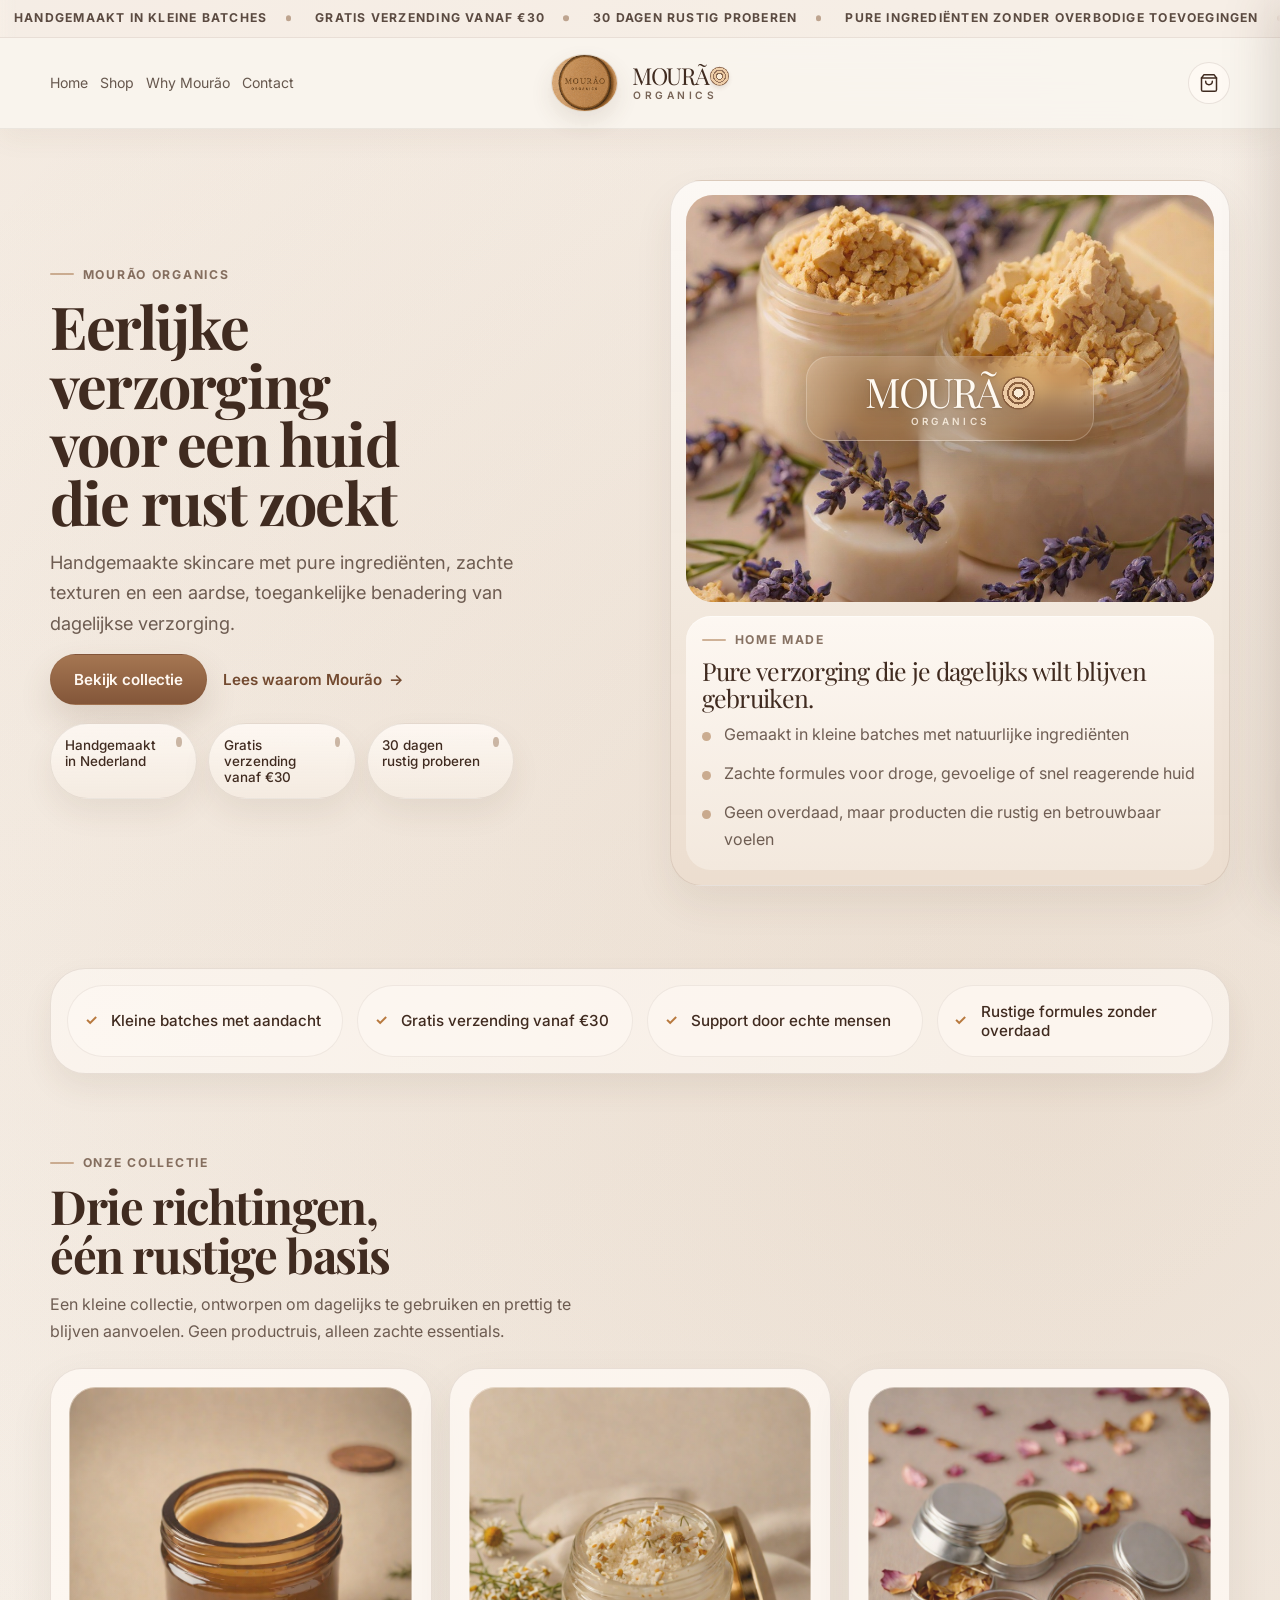
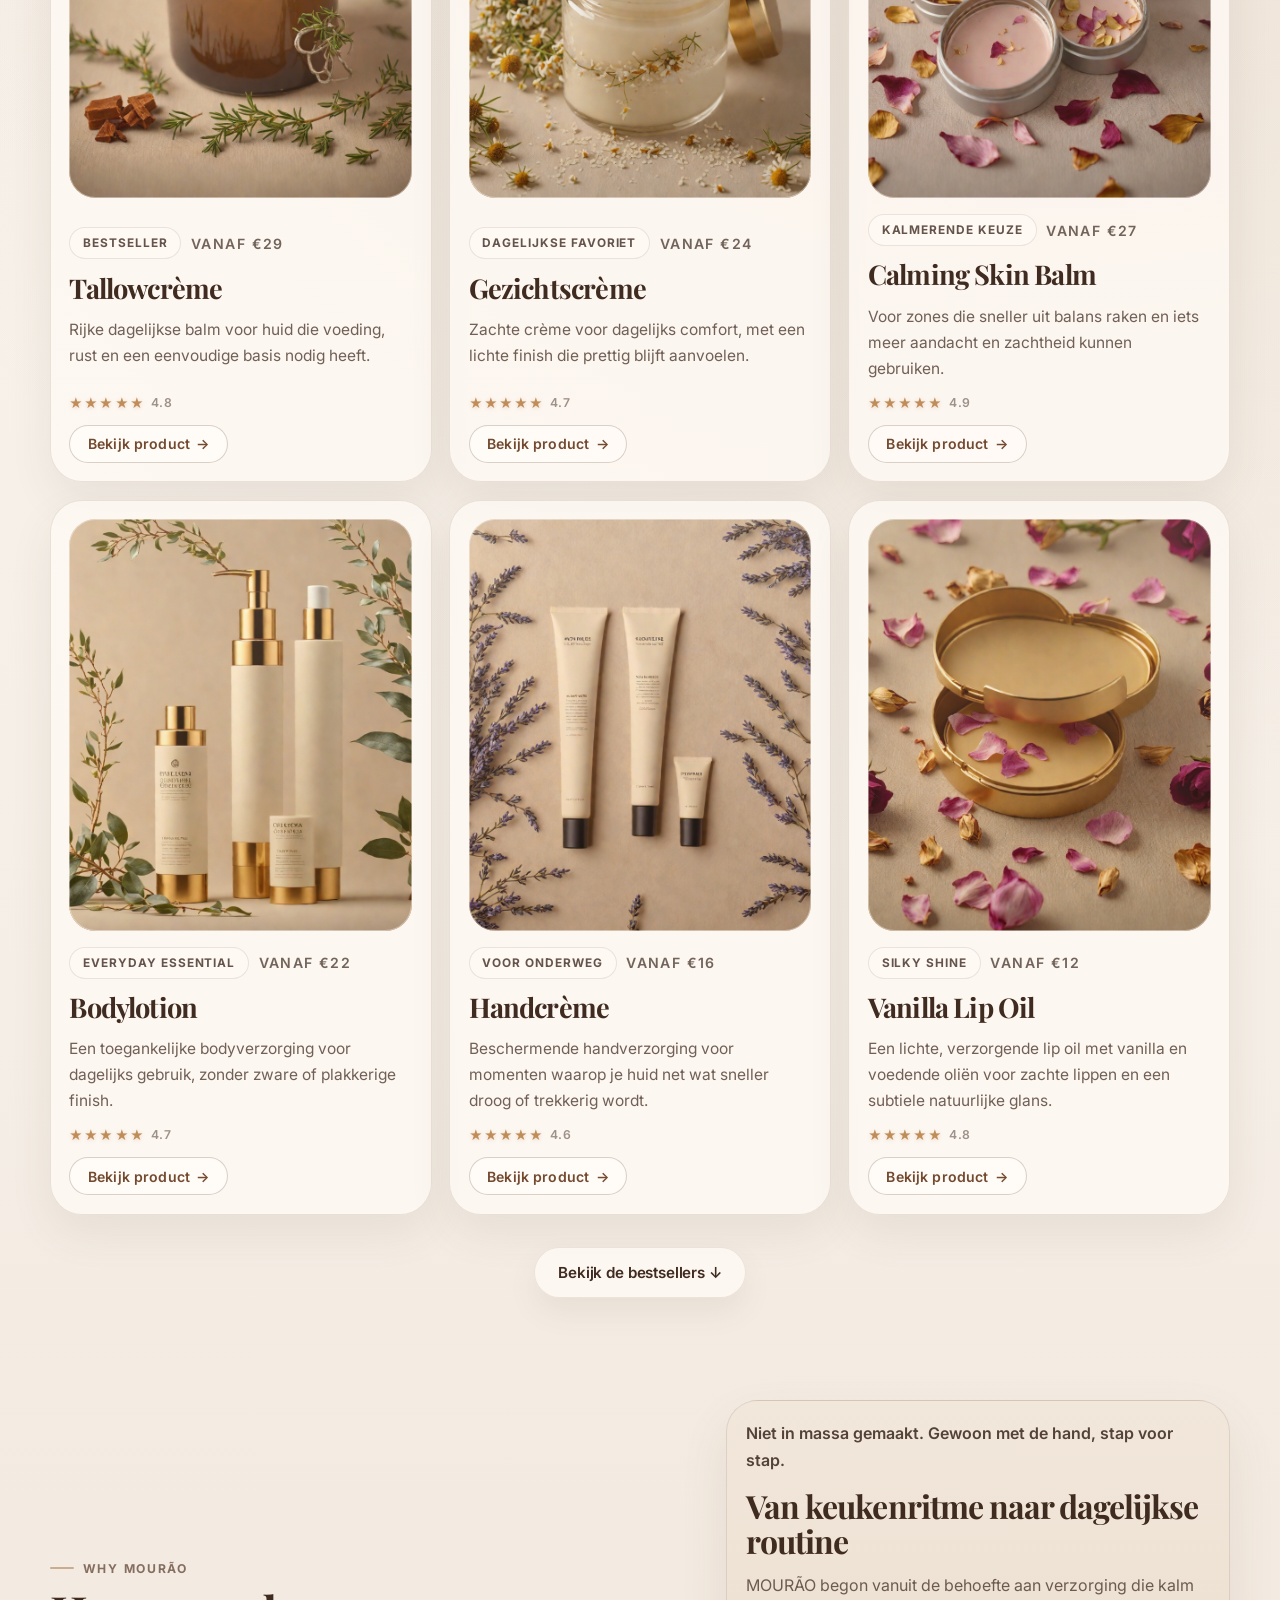
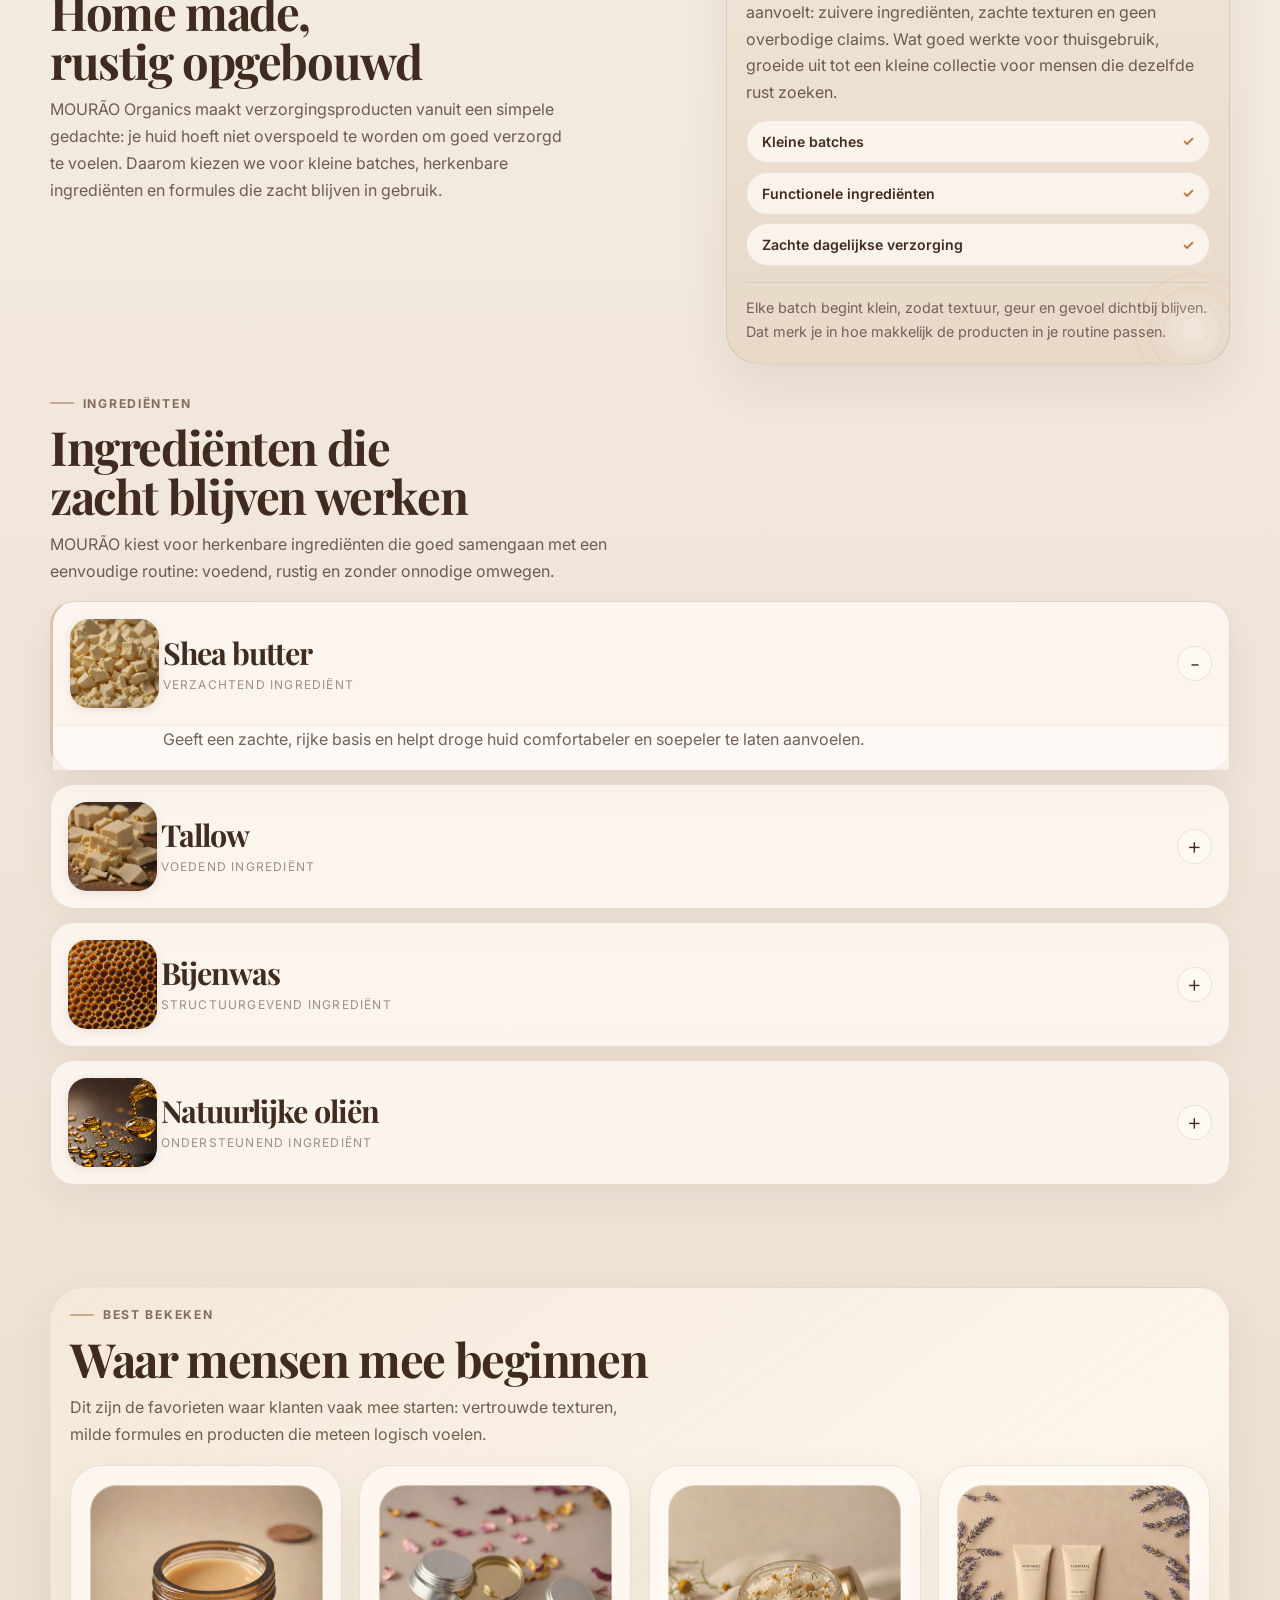
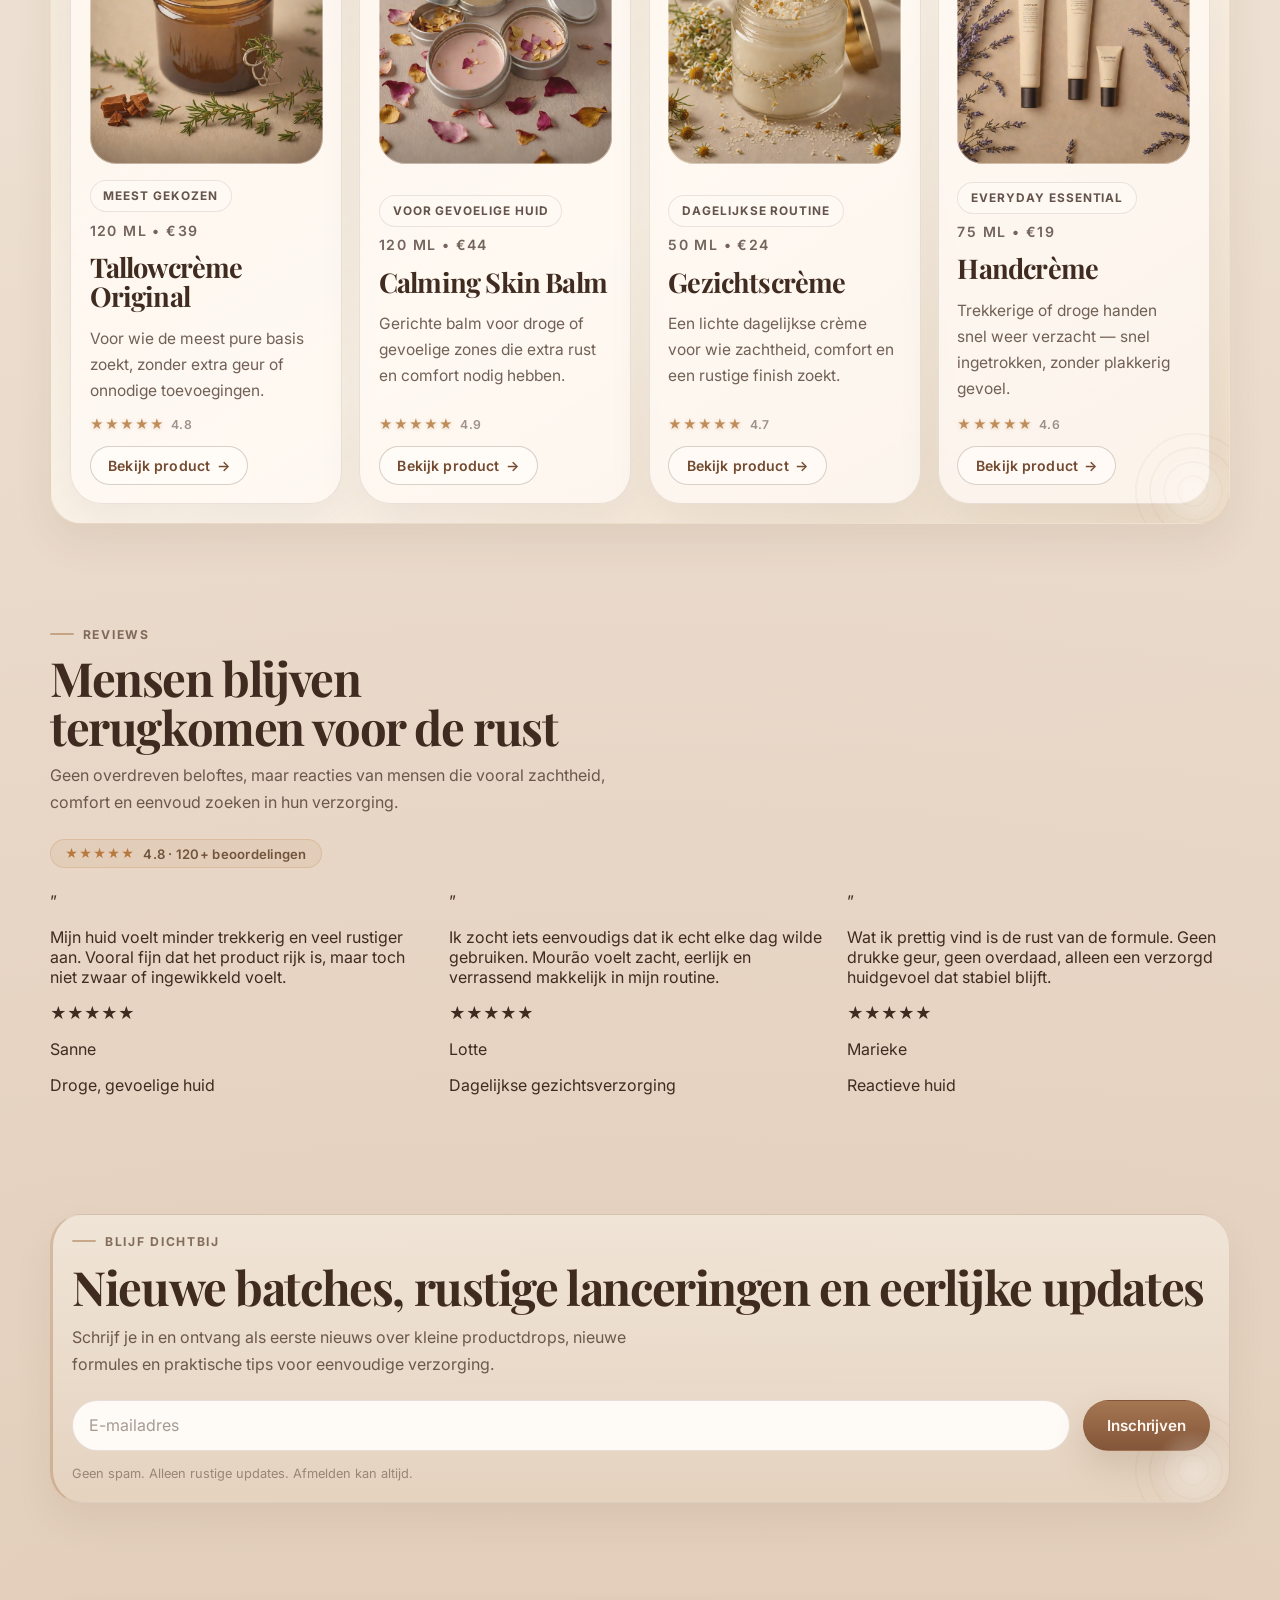
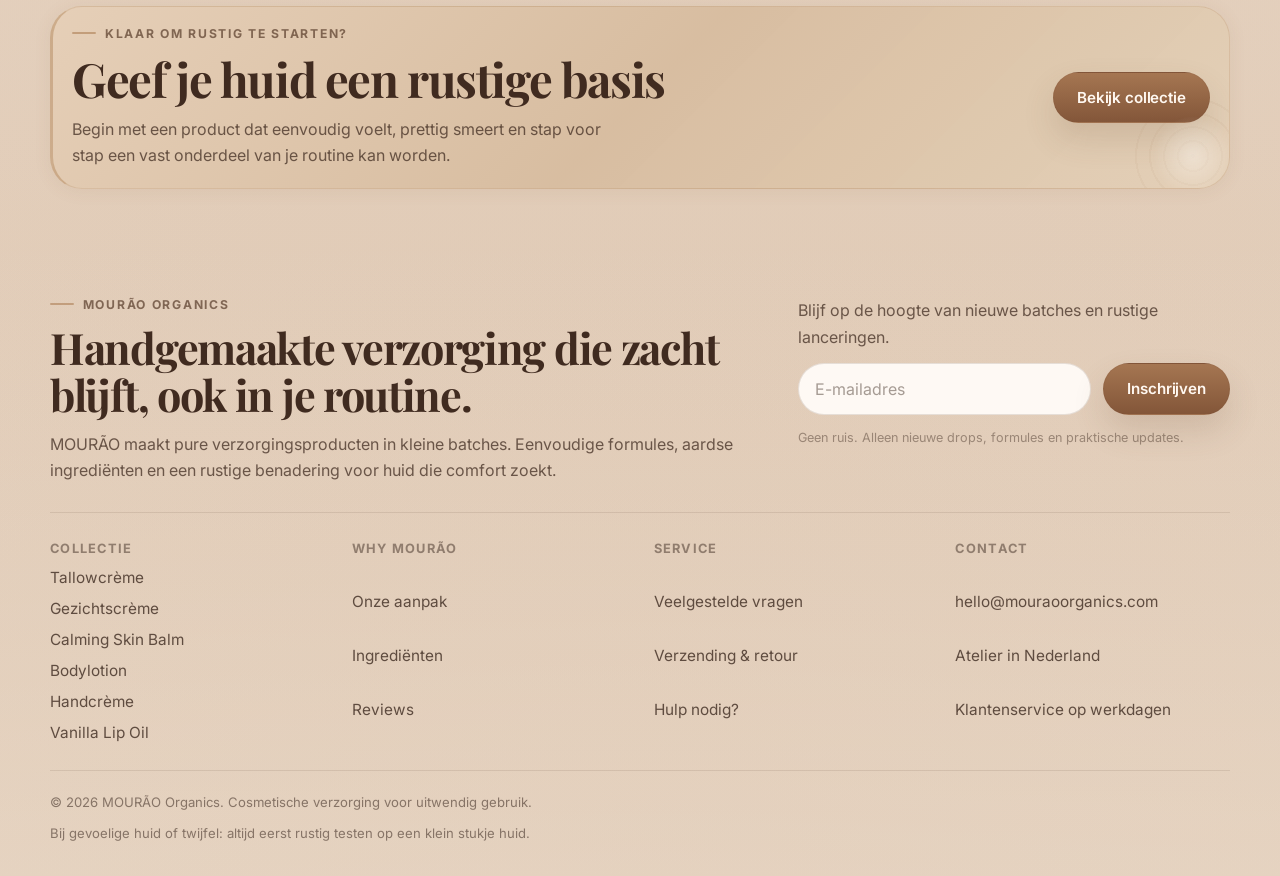
==== commit 216a6b28: "feat(lips): add vanilla lip oil story" ====
--- a/index.html
+++ b/index.html
@@ -231,11 +231,11 @@
                 <div class="mourao-product-card__media mourao-product-card__media--2" style="--mourao-product-media-image: url('mourao-product-lipbalm-card.jpg');" aria-hidden="true"><div class="mourao-product-card__jar"></div></div>
                 <div class="mourao-product-card__body">
                   <div class="mourao-product-card__badges">
-                    <span class="mourao-pill">Kleine essential</span>
+                    <span class="mourao-pill">Silky shine</span>
                     <span class="mourao-product-card__meta">Vanaf €12</span>
                   </div>
-                  <h3 class="mourao-product-card__title">Lipbalm</h3>
-                  <p class="mourao-product-card__text">Een zachte balsem voor droge lippen, met een natuurlijke feel en een eenvoudige samenstelling.</p>
+                  <h3 class="mourao-product-card__title">Vanilla Lip Oil</h3>
+                  <p class="mourao-product-card__text">Een lichte, verzorgende lip oil met vanilla en voedende oliën voor zachte lippen en een subtiele natuurlijke glans.</p>
                   <div class="mourao-product-card__rating">
                     <span class="mourao-stars" aria-label="4.8 van 5 sterren">★★★★★</span>
                     <span class="mourao-product-card__rating-label">4.8</span>
@@ -525,7 +525,7 @@
               <a href="calming-skin-balm.html">Calming Skin Balm</a>
               <a href="bodylotion.html">Bodylotion</a>
               <a href="handcreme.html">Handcrème</a>
-              <a href="lipbalm.html">Lipbalm</a>
+              <a href="lipbalm.html">Vanilla Lip Oil</a>
             </div>
 
             <div class="mourao-site-footer__column">
--- a/assets/mourao-home.css
+++ b/assets/mourao-home.css
@@ -604,6 +604,7 @@
 .mourao-hero__frame,
 .mourao-product-box,
 .mourao-gallery__main,
+.mourao-product-video,
 .mourao-related-panel,
 .mourao-story-card,
 .mourao-newsletter,
@@ -1784,6 +1785,52 @@
   margin-top: 1.35rem;
 }
 
+.mourao-product-video {
+  display: grid;
+  gap: 1rem;
+  margin-top: 1.35rem;
+  padding: 1rem;
+  background: linear-gradient(180deg, rgba(255, 250, 245, 0.82) 0%, rgba(245, 236, 226, 0.72) 100%);
+}
+
+.mourao-product-video__copy {
+  display: grid;
+  gap: 0.7rem;
+  align-content: center;
+}
+
+.mourao-product-video__frame {
+  position: relative;
+  min-height: 20rem;
+  aspect-ratio: 9 / 12;
+  overflow: hidden;
+  border-radius: calc(var(--mourao-radius-xl) - 0.35rem);
+  background: linear-gradient(180deg, rgba(235, 222, 206, 0.96) 0%, rgba(217, 194, 171, 0.9) 100%);
+  box-shadow:
+    inset 0 0 0 1px rgba(255, 249, 242, 0.45),
+    0 18px 30px rgba(87, 60, 39, 0.12);
+}
+
+.mourao-product-video__frame::before {
+  content: "";
+  position: absolute;
+  inset: 0;
+  z-index: 1;
+  background:
+    linear-gradient(180deg, rgba(255, 249, 241, 0.08) 0%, rgba(73, 48, 32, 0.12) 100%),
+    radial-gradient(circle at 82% 18%, rgba(255, 248, 232, 0.16), transparent 26%);
+  pointer-events: none;
+}
+
+.mourao-product-video__media {
+  position: absolute;
+  inset: 0;
+  width: 100%;
+  height: 100%;
+  display: block;
+  object-fit: cover;
+}
+
 .mourao-proof-card {
   display: grid;
   gap: 0.38rem;
@@ -1884,6 +1931,21 @@
   transform: none;
 }
 
+/* Keep repeated content readable immediately; hiding full grids creates
+   large empty gaps before the observer has a chance to reveal them. */
+.mourao-ingredient-row.mourao-reveal,
+.mourao-gallery.mourao-reveal,
+.mourao-product-list .mourao-product-card.mourao-reveal,
+.mourao-product-box.mourao-reveal,
+.mourao-product-video.mourao-reveal,
+.mourao-related-panel.mourao-reveal,
+.mourao-bestsellers .mourao-product-card.mourao-reveal,
+.mourao-grid--reviews .mourao-review-card.mourao-reveal {
+  opacity: 1;
+  transform: none;
+  transition: none;
+}
+
 @media (prefers-reduced-motion: reduce) {
   html {
     scroll-behavior: auto;
@@ -2110,6 +2172,21 @@
     align-items: start;
   }
 
+  .mourao-gallery {
+    grid-column: 1;
+    grid-row: 1;
+  }
+
+  .mourao-product-box {
+    grid-column: 2;
+    grid-row: 1 / span 2;
+  }
+
+  .mourao-product-layout > .mourao-related-panel {
+    grid-column: 1;
+    grid-row: 2;
+  }
+
   .mourao-trust-bar {
     grid-template-columns: repeat(4, minmax(0, 1fr));
   }
@@ -2133,6 +2210,17 @@
 
   .mourao-proof-strip {
     grid-template-columns: repeat(3, minmax(0, 1fr));
+  }
+
+  .mourao-product-video {
+    grid-template-columns: minmax(0, 0.86fr) minmax(0, 1.14fr);
+    align-items: center;
+    padding: 1.1rem;
+  }
+
+  .mourao-product-video__frame {
+    min-height: 0;
+    aspect-ratio: 16 / 9.8;
   }
 
   .mourao-site-footer__top {
@@ -2192,6 +2280,41 @@
 
   .mourao-related-list {
     grid-template-columns: 1fr;
+  }
+
+  .mourao-sticky-bar {
+    left: auto;
+    right: 1.15rem;
+    bottom: 1.15rem;
+    width: min(30rem, calc(100vw - 2.3rem));
+    padding: 0.5rem 0;
+    border: 1px solid rgba(115, 74, 48, 0.14);
+    border-radius: 1.2rem;
+    background: rgba(248, 243, 237, 0.9);
+    box-shadow: 0 16px 34px rgba(82, 58, 38, 0.15);
+  }
+
+  .mourao-sticky-bar .page-width {
+    width: 100%;
+    max-width: none;
+  }
+
+  .mourao-sticky-bar__inner {
+    padding: 0 0.9rem;
+  }
+
+  .mourao-sticky-bar__name {
+    font-size: 0.88rem;
+  }
+
+  .mourao-sticky-bar__price {
+    font-size: 0.78rem;
+  }
+
+  .mourao-button--sticky {
+    min-width: 11.4rem;
+    padding: 0.68rem 1.05rem;
+    font-size: 0.86rem;
   }
 }
 
@@ -2389,6 +2512,12 @@
 }
 
 @media screen and (max-width: 699px) {
+  .mourao-reveal {
+    opacity: 1;
+    transform: none;
+    transition: none;
+  }
+
   .mourao-product-list {
     grid-template-columns: repeat(2, minmax(0, 1fr));
     gap: 0.75rem;
@@ -3055,6 +3184,10 @@
   color: rgba(61, 43, 33, 0.56);
 }
 
+.mourao-cart-empty p {
+  margin: 0;
+}
+
 /* ─── Cart item ──────────────────────────────────────────────────── */
 .mourao-cart-item {
   display: grid;
@@ -3183,6 +3316,11 @@
   background: rgba(245, 238, 230, 0.7);
 }
 
+.mourao-cart-drawer__actions {
+  display: grid;
+  gap: 0.55rem;
+}
+
 .mourao-cart-summary {
   display: flex;
   align-items: center;
@@ -3202,6 +3340,34 @@
   margin: 0;
   font-size: 0.78rem;
   color: rgba(61, 43, 33, 0.52);
+  text-align: center;
+}
+
+.mourao-cart-continue-btn {
+  display: inline-flex;
+  align-items: center;
+  justify-content: center;
+  min-height: 2.8rem;
+  padding: 0.85rem 1rem;
+  border: 1px solid rgba(84, 58, 40, 0.12);
+  border-radius: 999px;
+  background: rgba(255, 251, 247, 0.94);
+  color: var(--mourao-text);
+  font-size: 0.88rem;
+  font-weight: 600;
+  transition: background var(--mourao-transition), border-color var(--mourao-transition), transform var(--mourao-transition);
+}
+
+.mourao-cart-continue-btn:hover {
+  background: rgba(243, 232, 220, 0.94);
+  border-color: rgba(115, 74, 48, 0.22);
+  transform: translateY(-1px);
+}
+
+.mourao-cart-trust-note {
+  margin: 0;
+  font-size: 0.74rem;
+  color: rgba(61, 43, 33, 0.46);
   text-align: center;
 }
 
@@ -3538,4 +3704,3 @@
   font-size: 0.84rem;
   color: rgba(61, 43, 33, 0.5);
 }
-
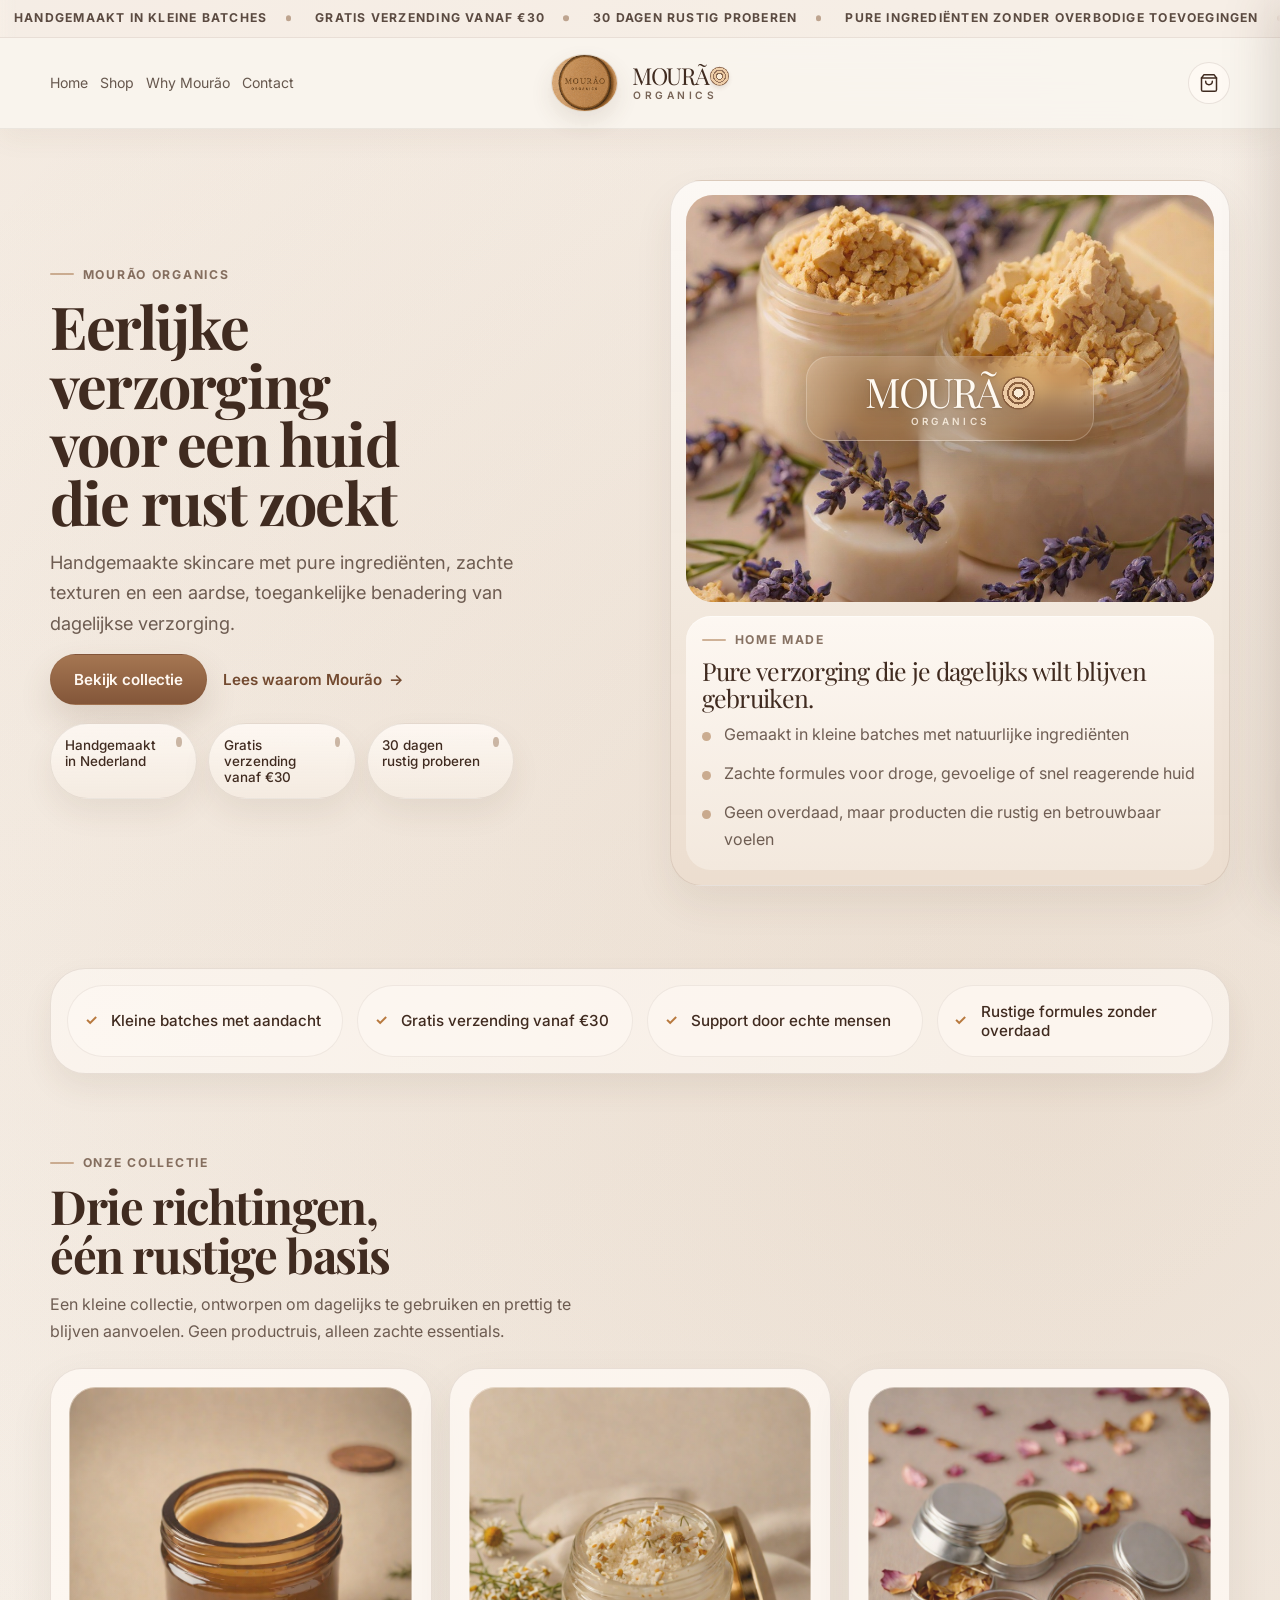
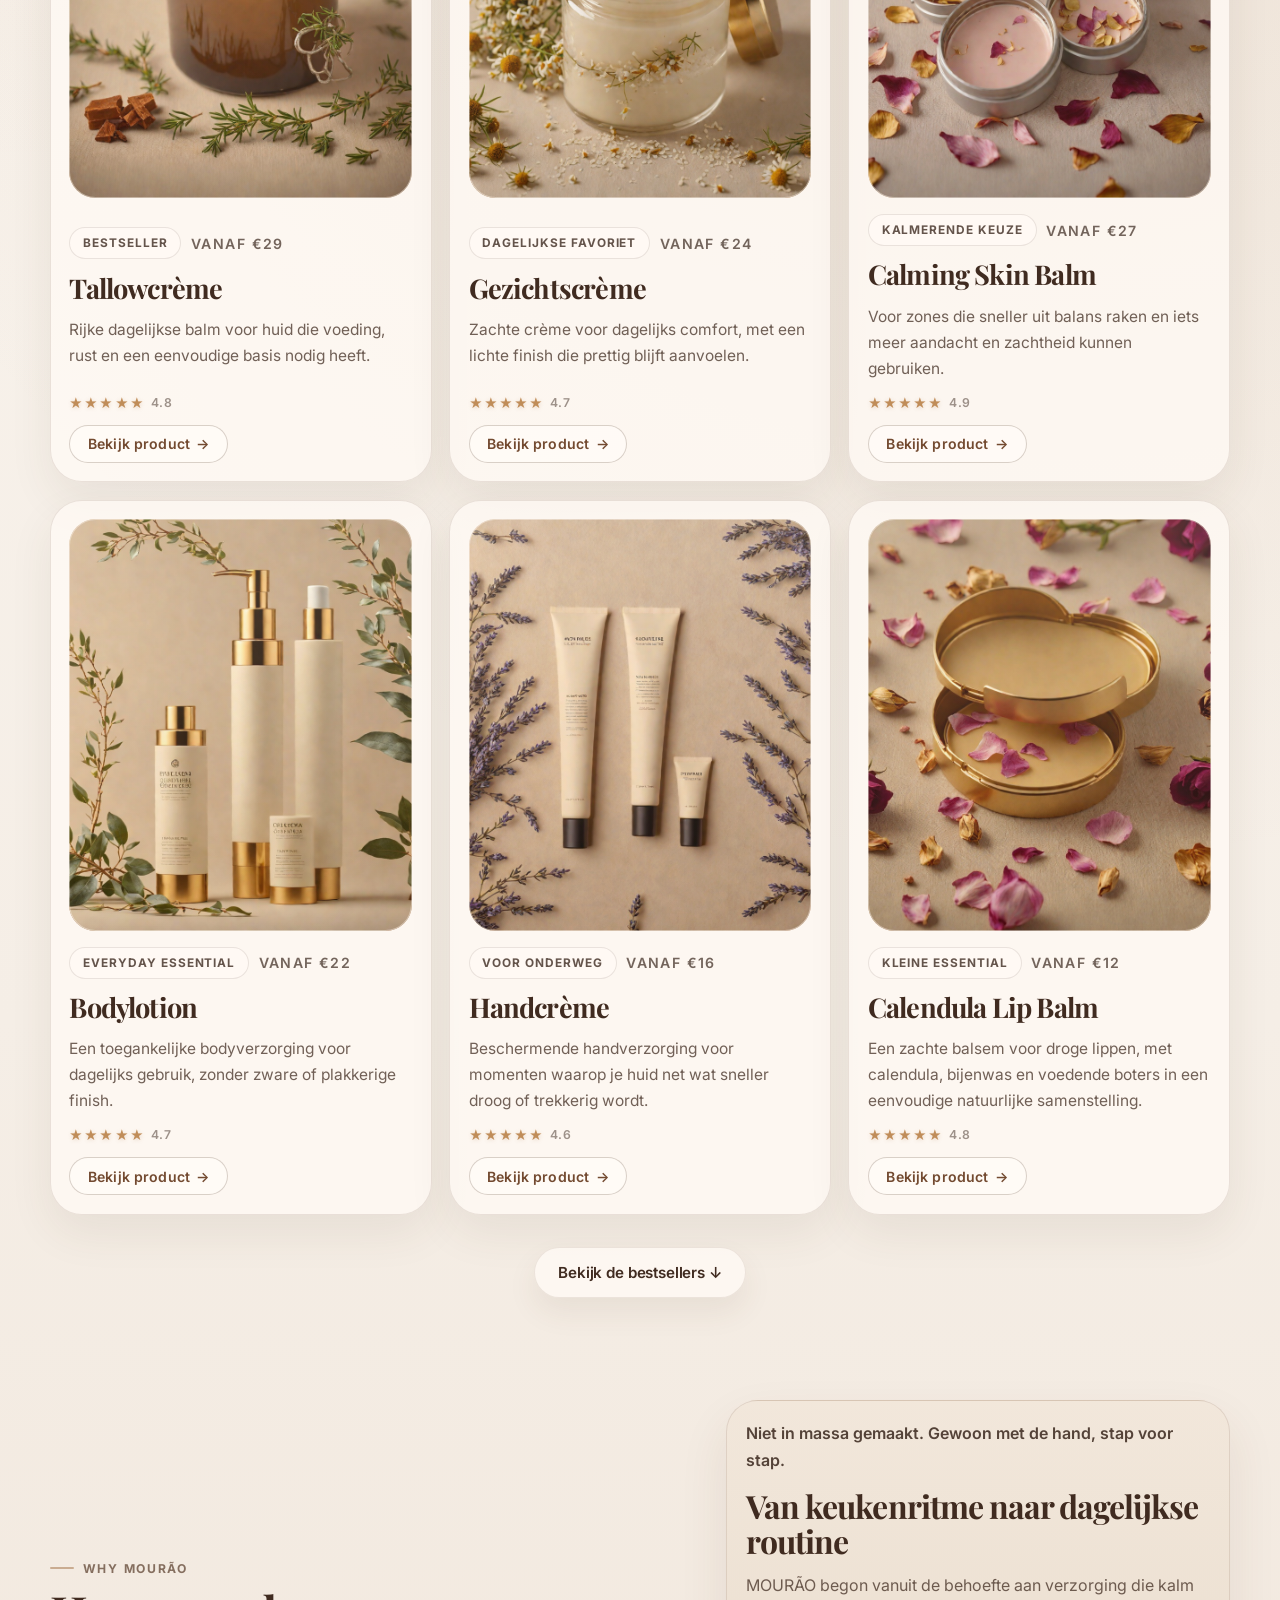
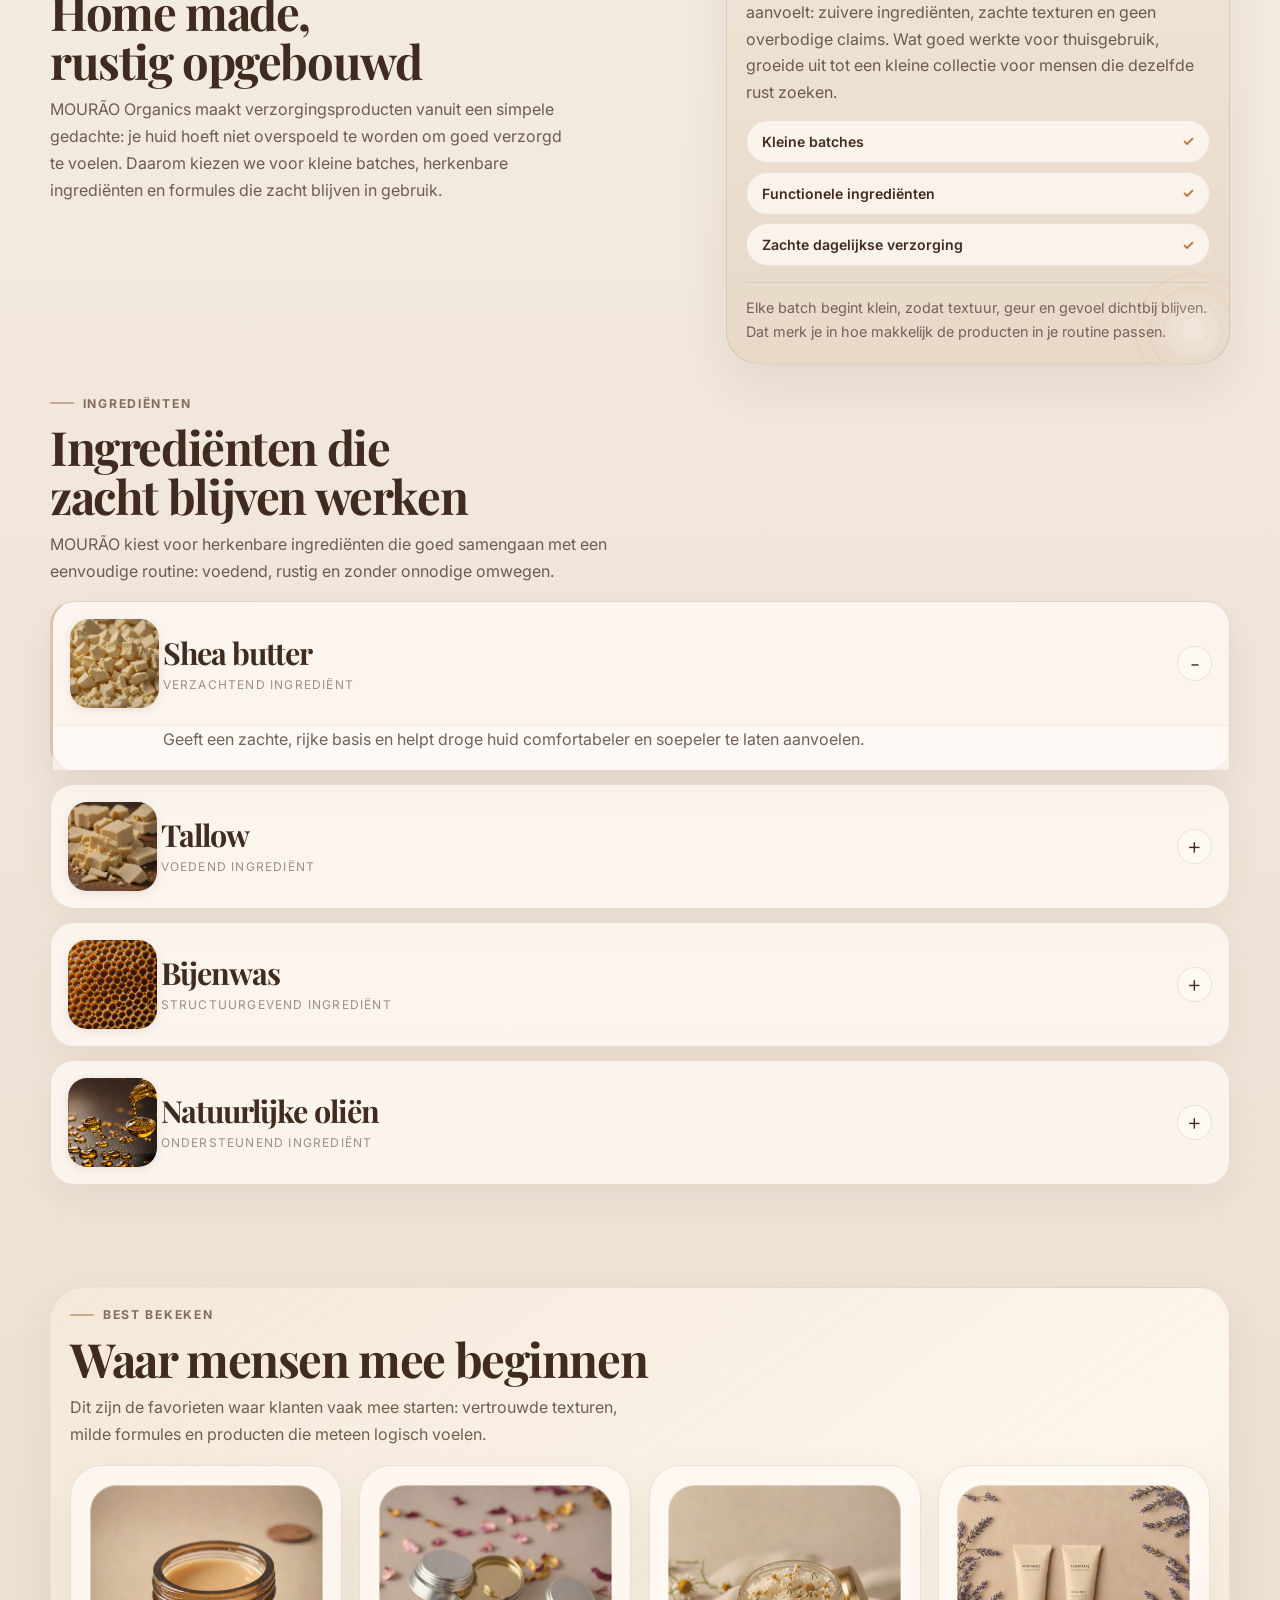
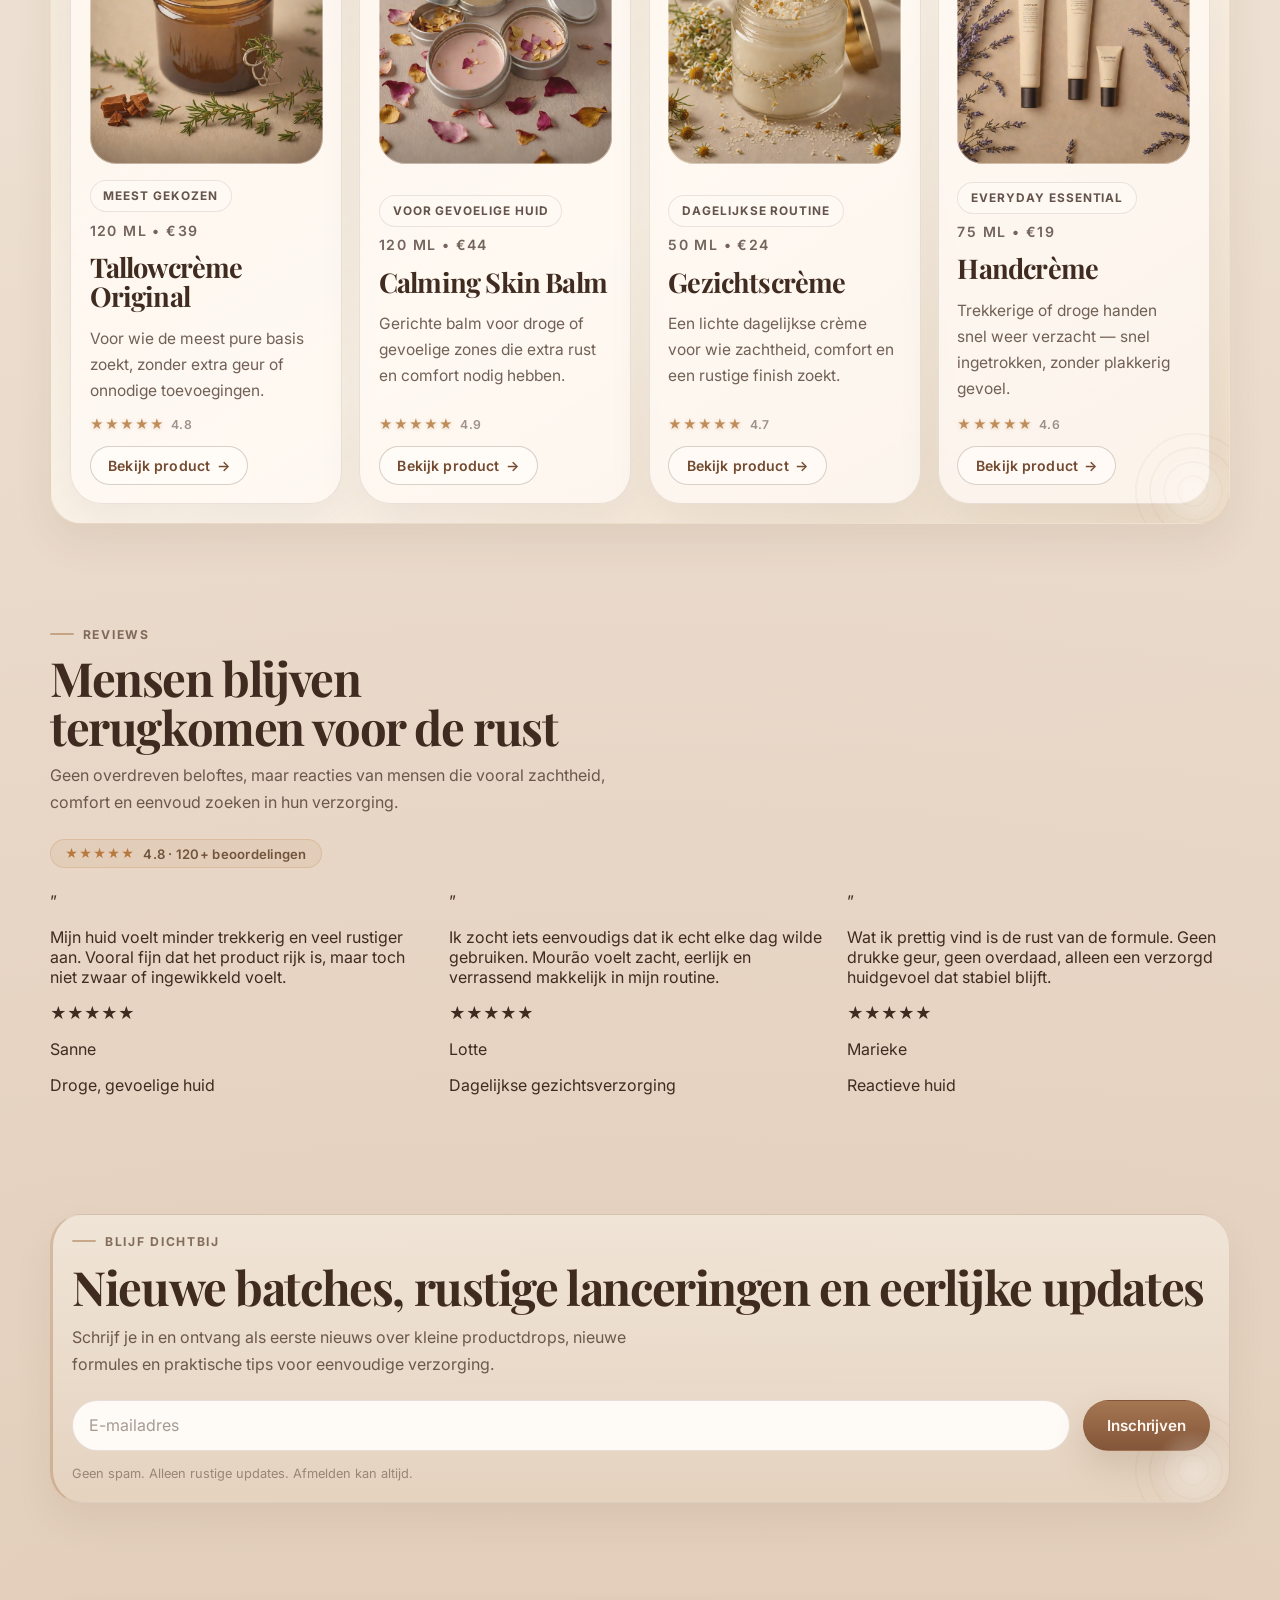
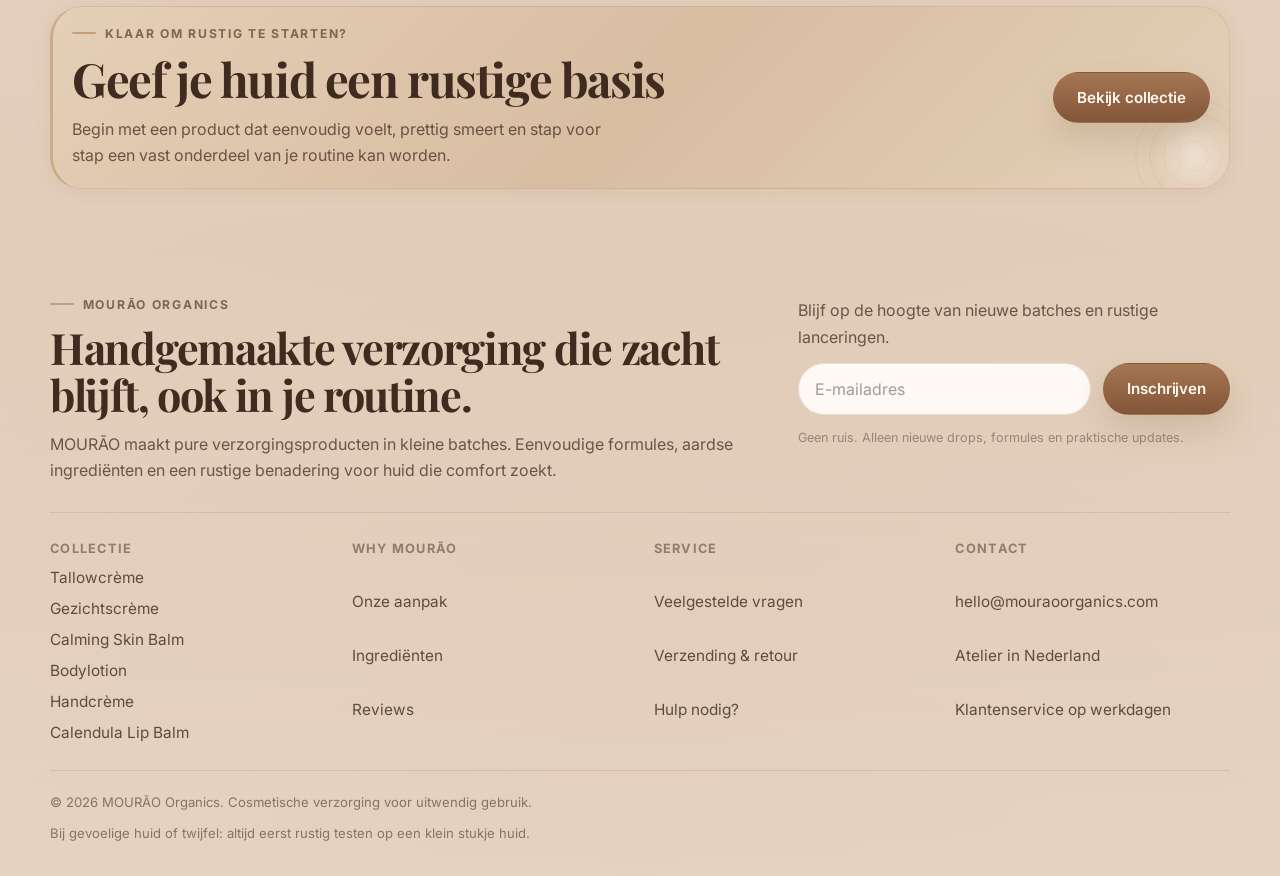
==== commit 972f9f07: "feat(lips): switch to calendula lip balm" ====
--- a/index.html
+++ b/index.html
@@ -231,11 +231,11 @@
                 <div class="mourao-product-card__media mourao-product-card__media--2" style="--mourao-product-media-image: url('mourao-product-lipbalm-card.jpg');" aria-hidden="true"><div class="mourao-product-card__jar"></div></div>
                 <div class="mourao-product-card__body">
                   <div class="mourao-product-card__badges">
-                    <span class="mourao-pill">Silky shine</span>
+                    <span class="mourao-pill">Kleine essential</span>
                     <span class="mourao-product-card__meta">Vanaf €12</span>
                   </div>
-                  <h3 class="mourao-product-card__title">Vanilla Lip Oil</h3>
-                  <p class="mourao-product-card__text">Een lichte, verzorgende lip oil met vanilla en voedende oliën voor zachte lippen en een subtiele natuurlijke glans.</p>
+                  <h3 class="mourao-product-card__title">Calendula Lip Balm</h3>
+                  <p class="mourao-product-card__text">Een zachte balsem voor droge lippen, met calendula, bijenwas en voedende boters in een eenvoudige natuurlijke samenstelling.</p>
                   <div class="mourao-product-card__rating">
                     <span class="mourao-stars" aria-label="4.8 van 5 sterren">★★★★★</span>
                     <span class="mourao-product-card__rating-label">4.8</span>
@@ -525,7 +525,7 @@
               <a href="calming-skin-balm.html">Calming Skin Balm</a>
               <a href="bodylotion.html">Bodylotion</a>
               <a href="handcreme.html">Handcrème</a>
-              <a href="lipbalm.html">Vanilla Lip Oil</a>
+              <a href="lipbalm.html">Calendula Lip Balm</a>
             </div>
 
             <div class="mourao-site-footer__column">
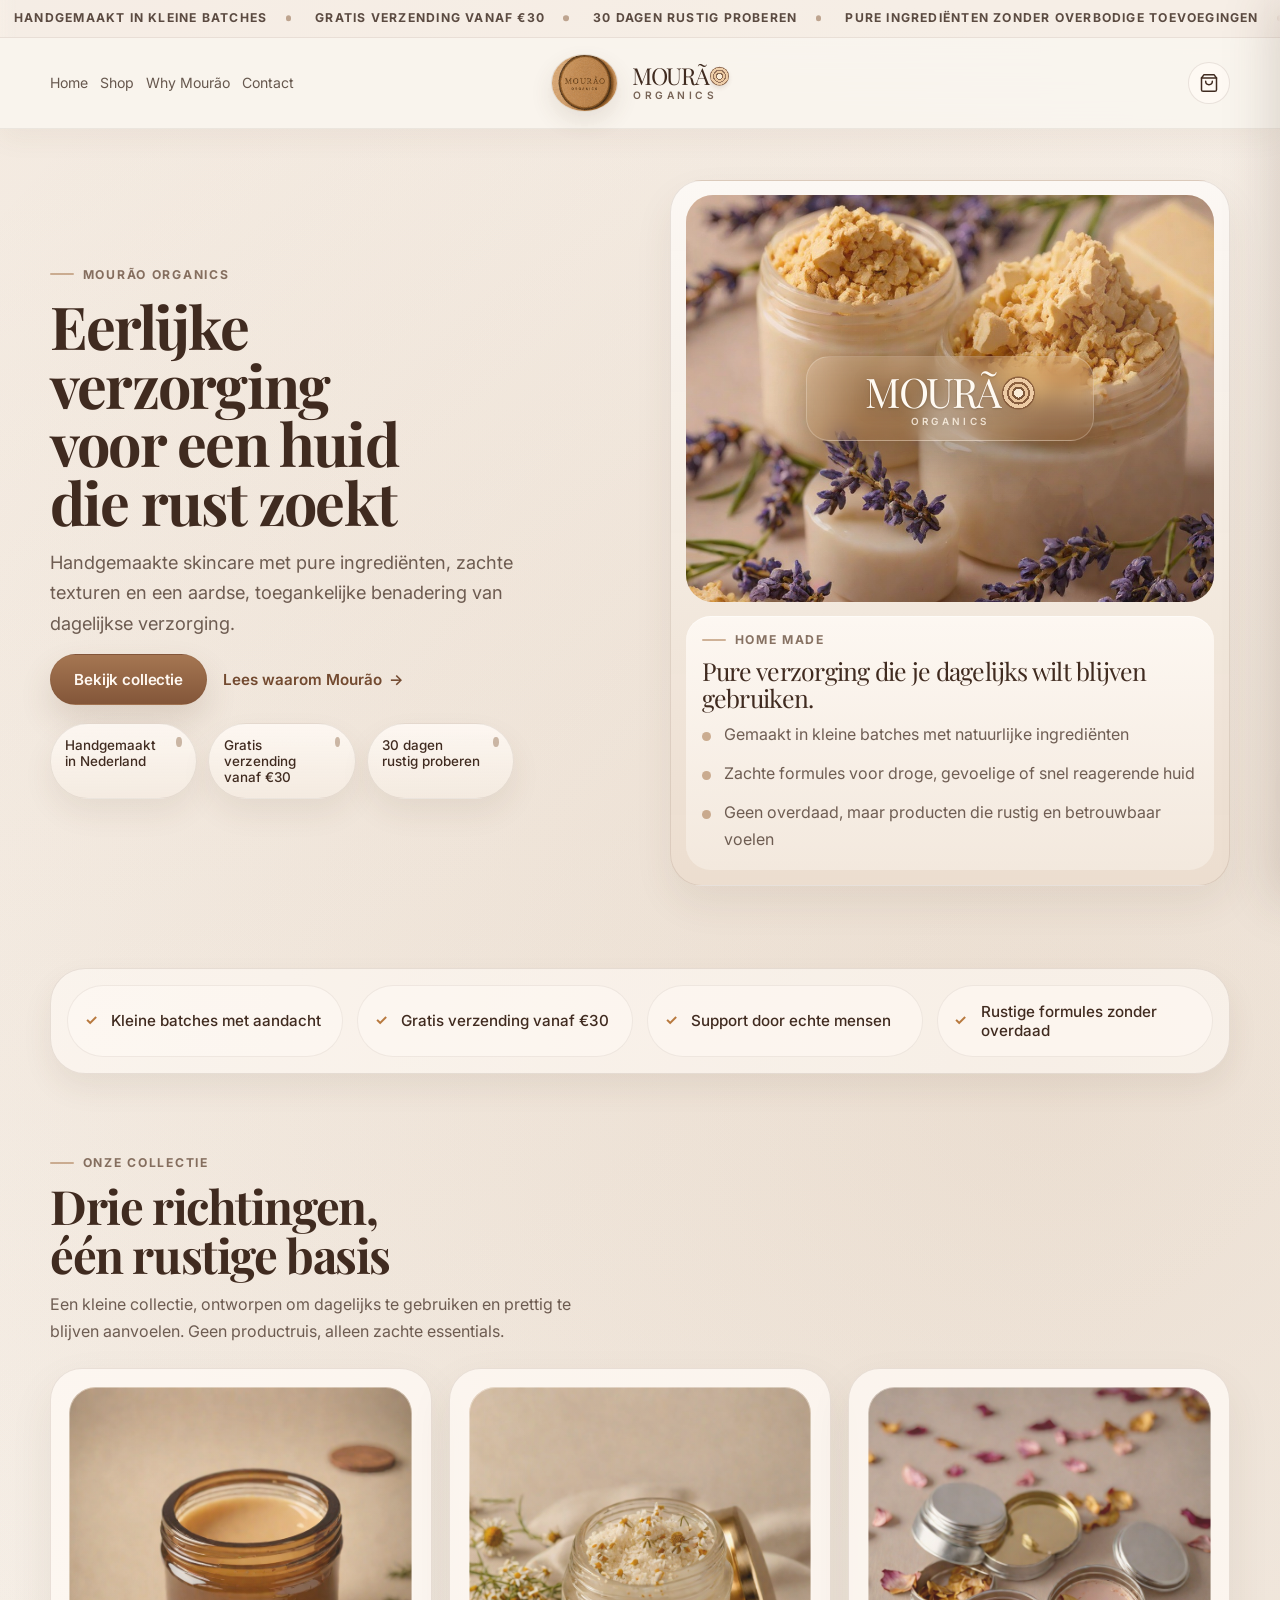
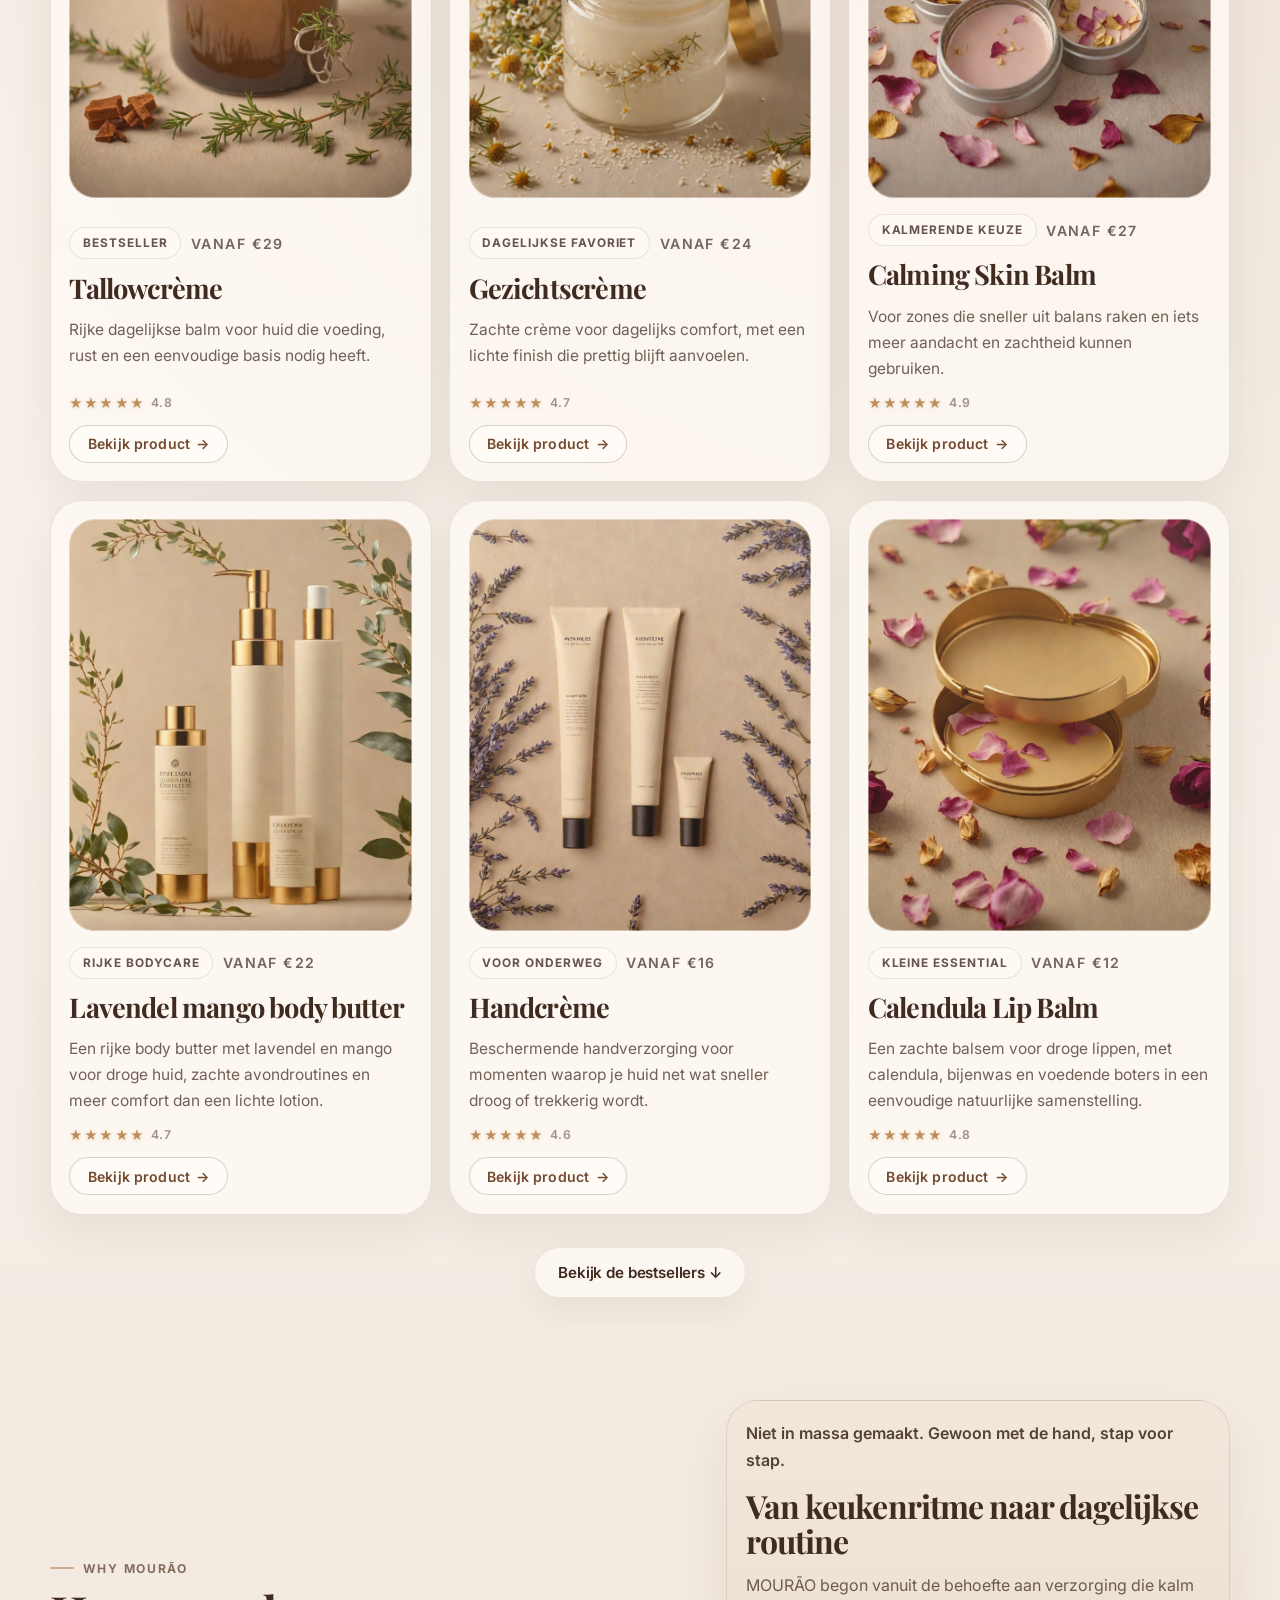
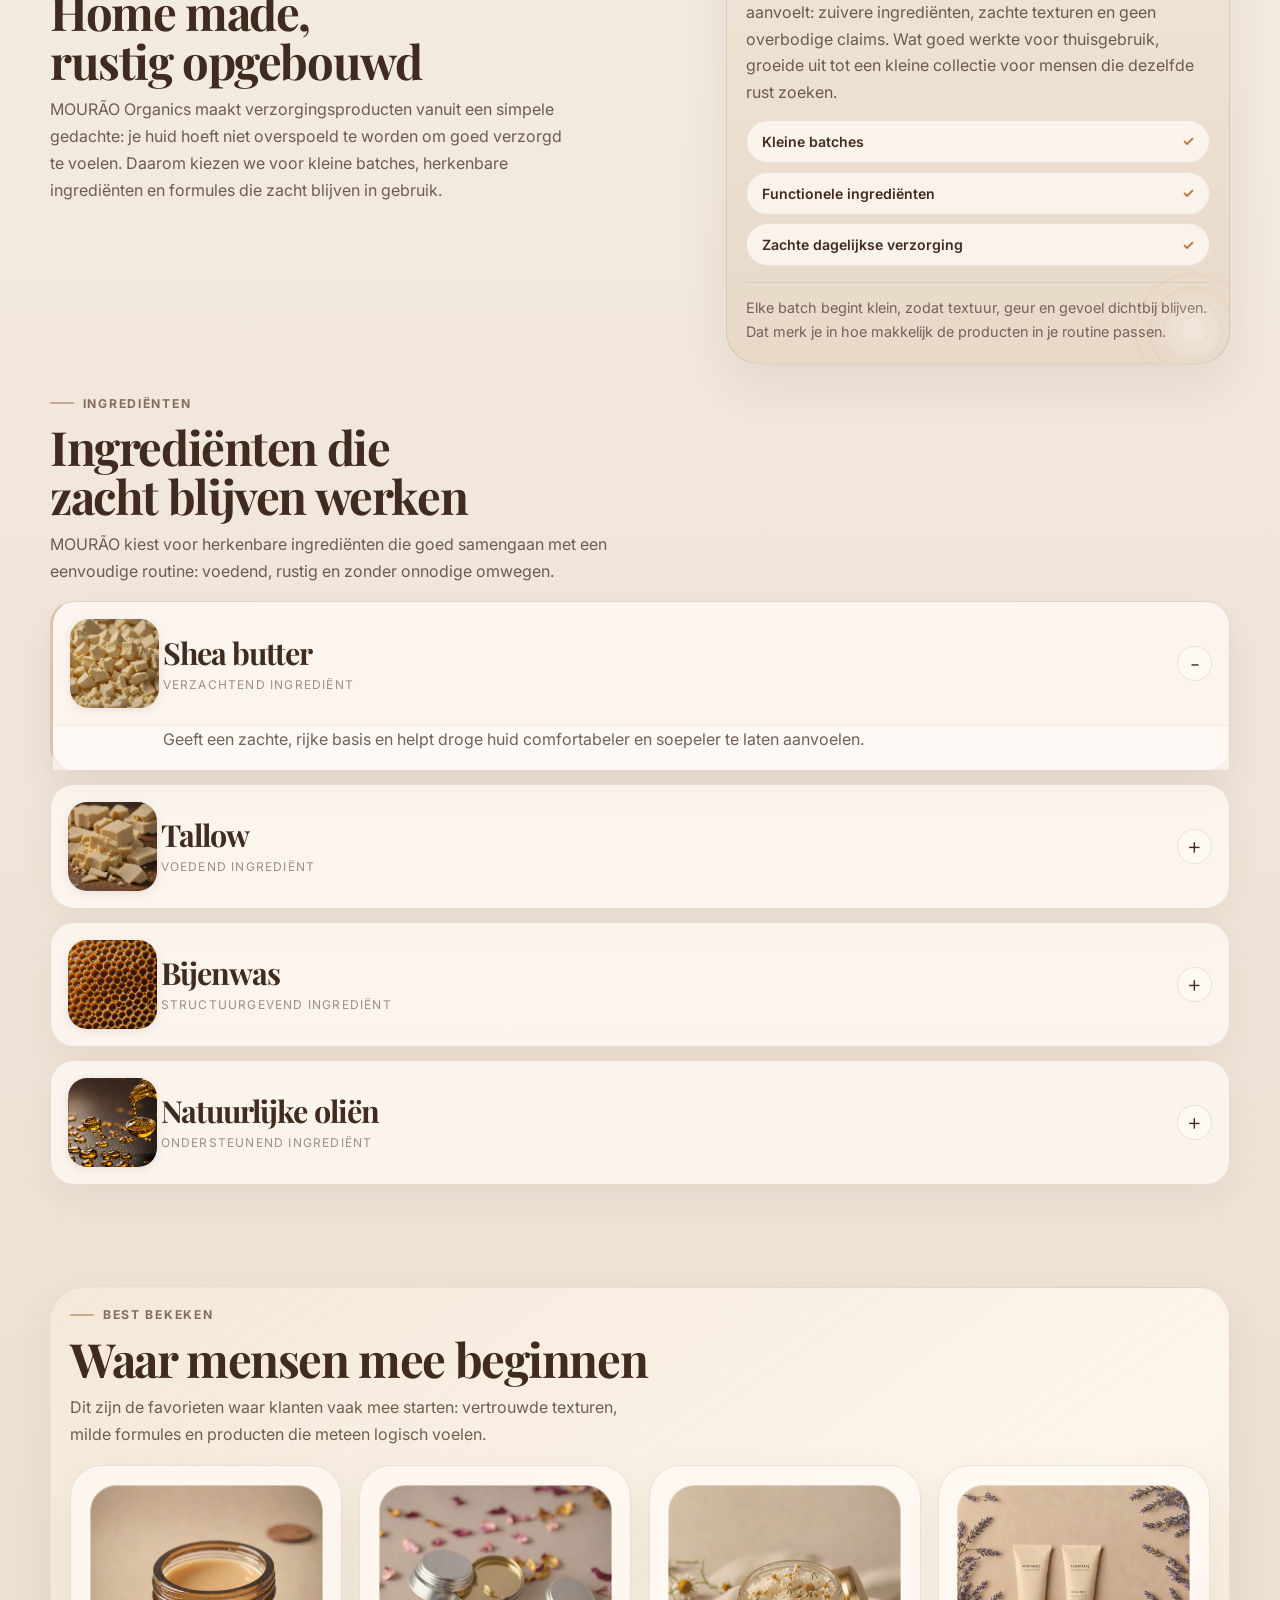
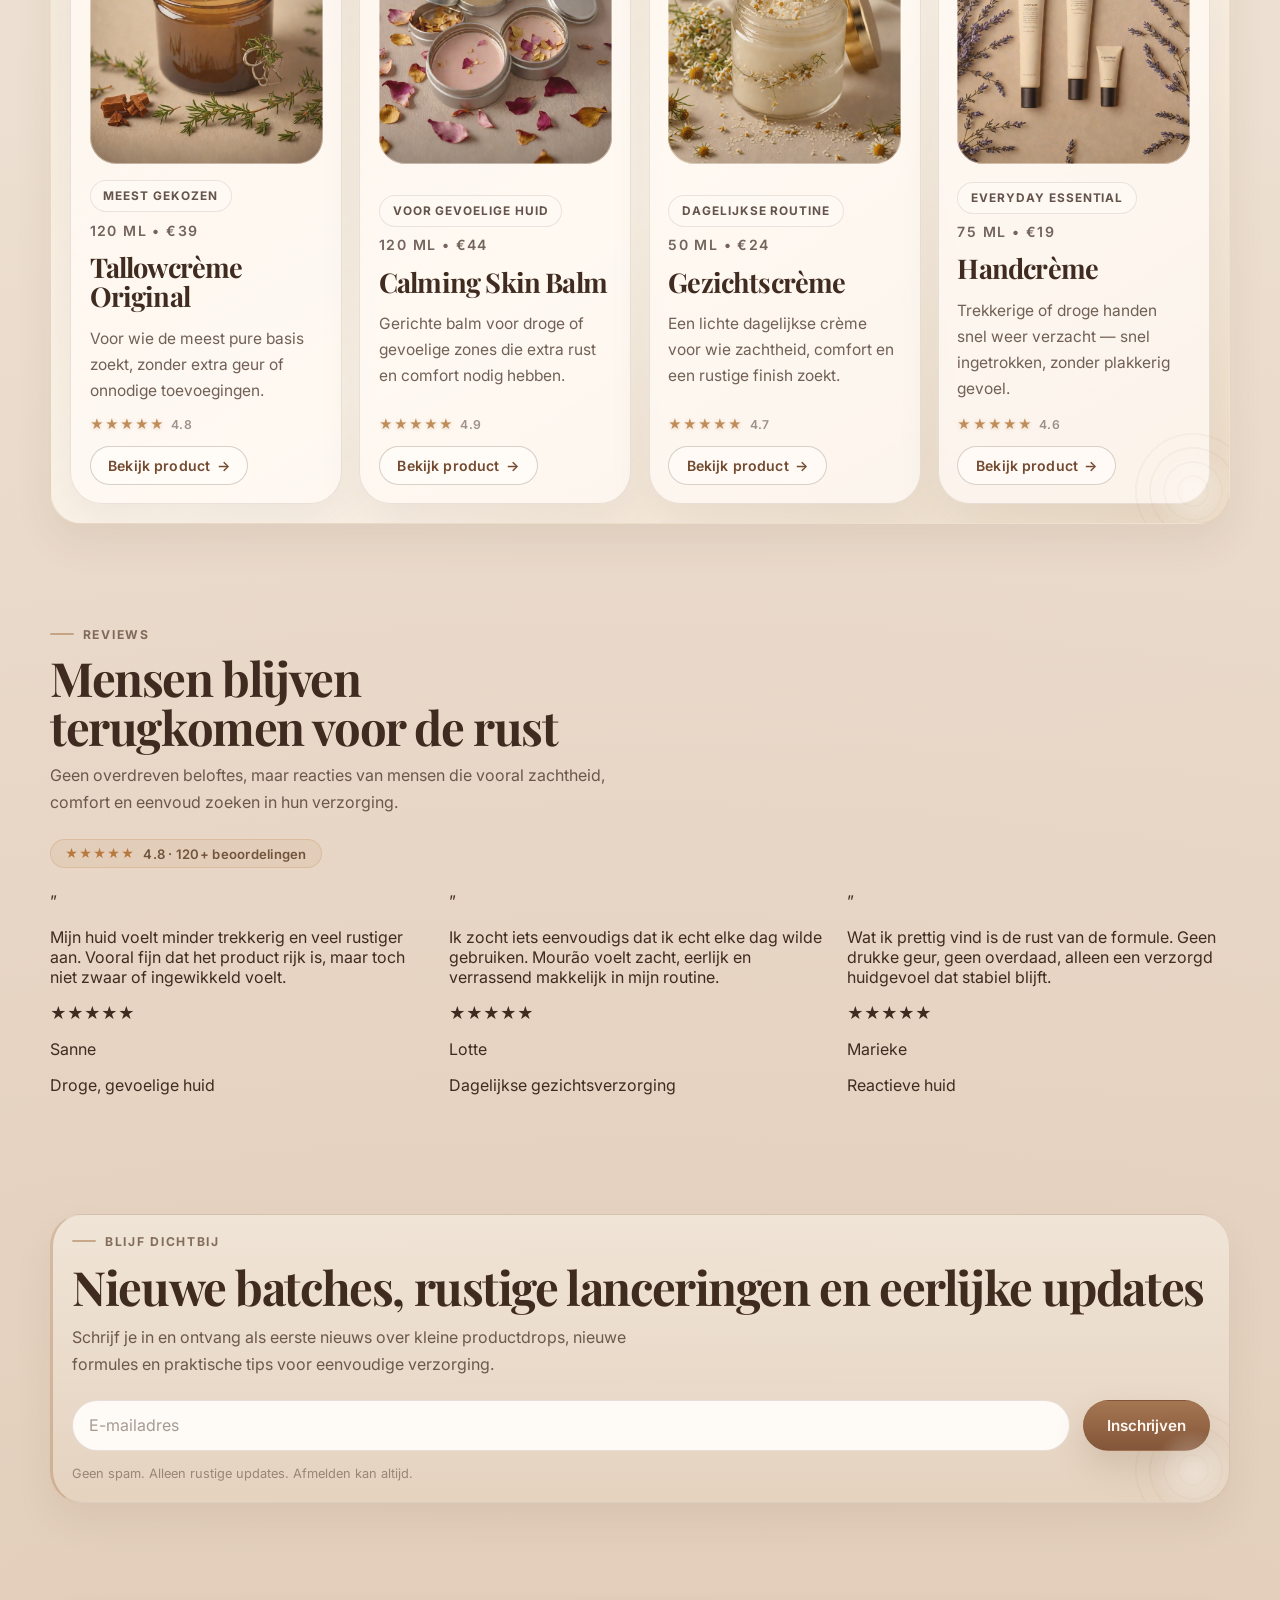
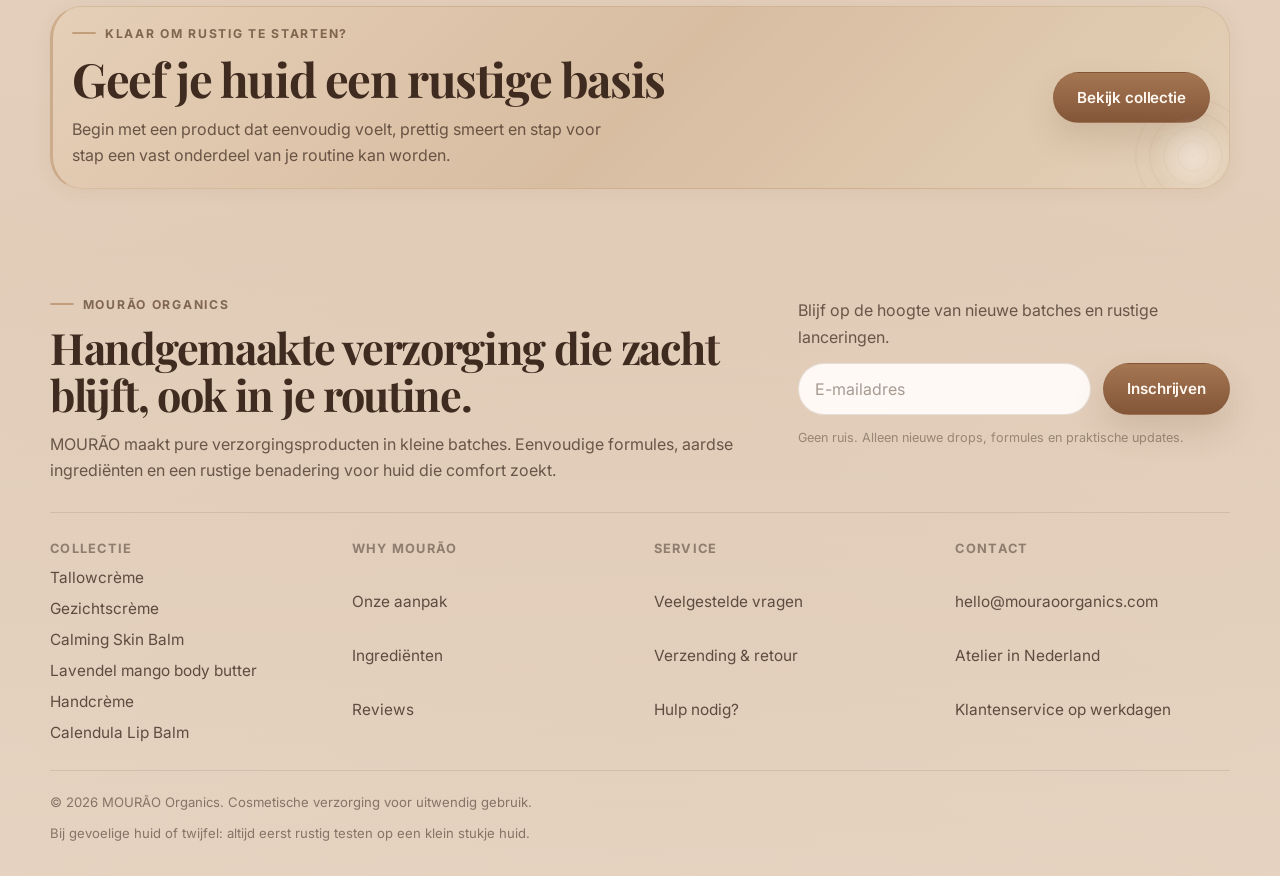
==== commit 687dbd98: "feat(body): add lavender mango butter story" ====
--- a/index.html
+++ b/index.html
@@ -197,11 +197,11 @@
                 <div class="mourao-product-card__media mourao-product-card__media--4" style="--mourao-product-media-image: url('mourao-product-bodylotion-card.jpg');" aria-hidden="true"><div class="mourao-product-card__jar"></div></div>
                 <div class="mourao-product-card__body">
                   <div class="mourao-product-card__badges">
-                    <span class="mourao-pill">Everyday essential</span>
+                    <span class="mourao-pill">Rijke bodycare</span>
                     <span class="mourao-product-card__meta">Vanaf €22</span>
                   </div>
-                  <h3 class="mourao-product-card__title">Bodylotion</h3>
-                  <p class="mourao-product-card__text">Een toegankelijke bodyverzorging voor dagelijks gebruik, zonder zware of plakkerige finish.</p>
+                  <h3 class="mourao-product-card__title">Lavendel mango body butter</h3>
+                  <p class="mourao-product-card__text">Een rijke body butter met lavendel en mango voor droge huid, zachte avondroutines en meer comfort dan een lichte lotion.</p>
                   <div class="mourao-product-card__rating">
                     <span class="mourao-stars" aria-label="4.7 van 5 sterren">★★★★★</span>
                     <span class="mourao-product-card__rating-label">4.7</span>
@@ -523,7 +523,7 @@
               <a href="product.html">Tallowcrème</a>
               <a href="gezichtscreme.html">Gezichtscrème</a>
               <a href="calming-skin-balm.html">Calming Skin Balm</a>
-              <a href="bodylotion.html">Bodylotion</a>
+              <a href="bodylotion.html">Lavendel mango body butter</a>
               <a href="handcreme.html">Handcrème</a>
               <a href="lipbalm.html">Calendula Lip Balm</a>
             </div>
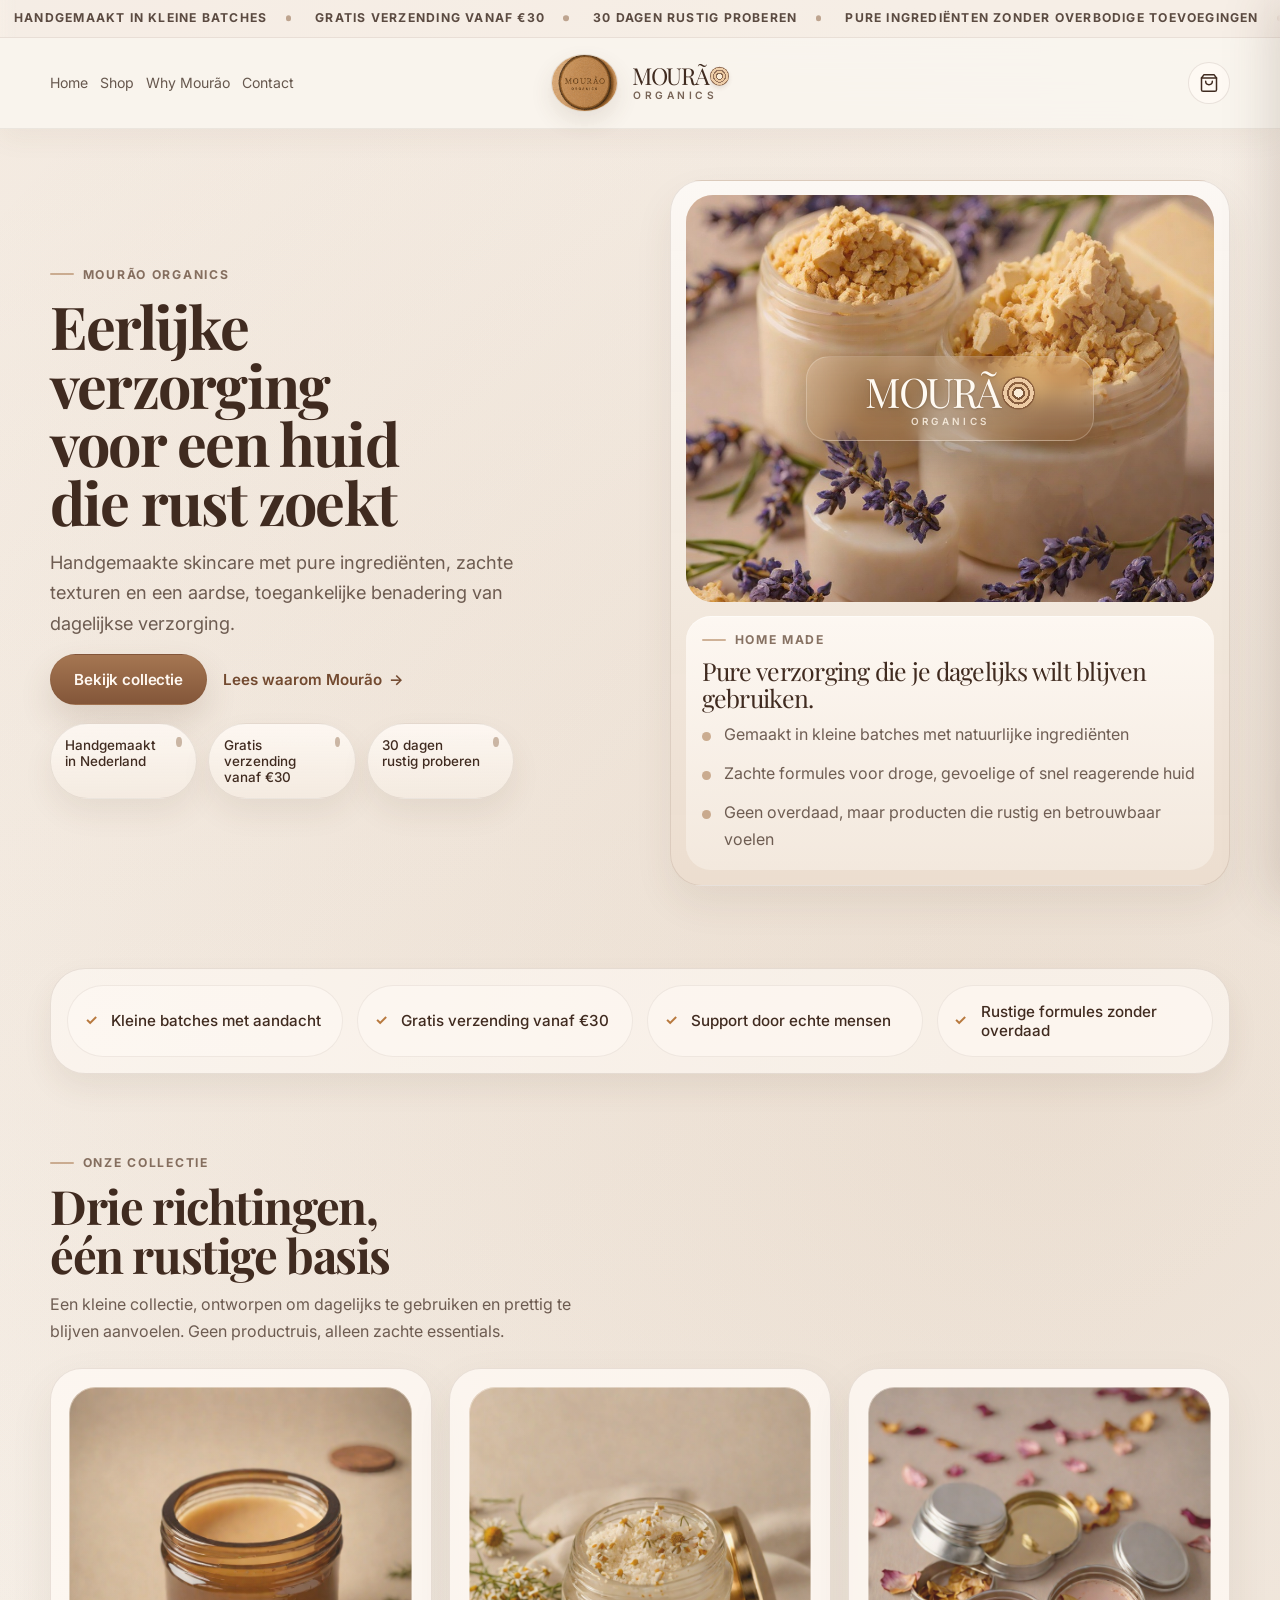
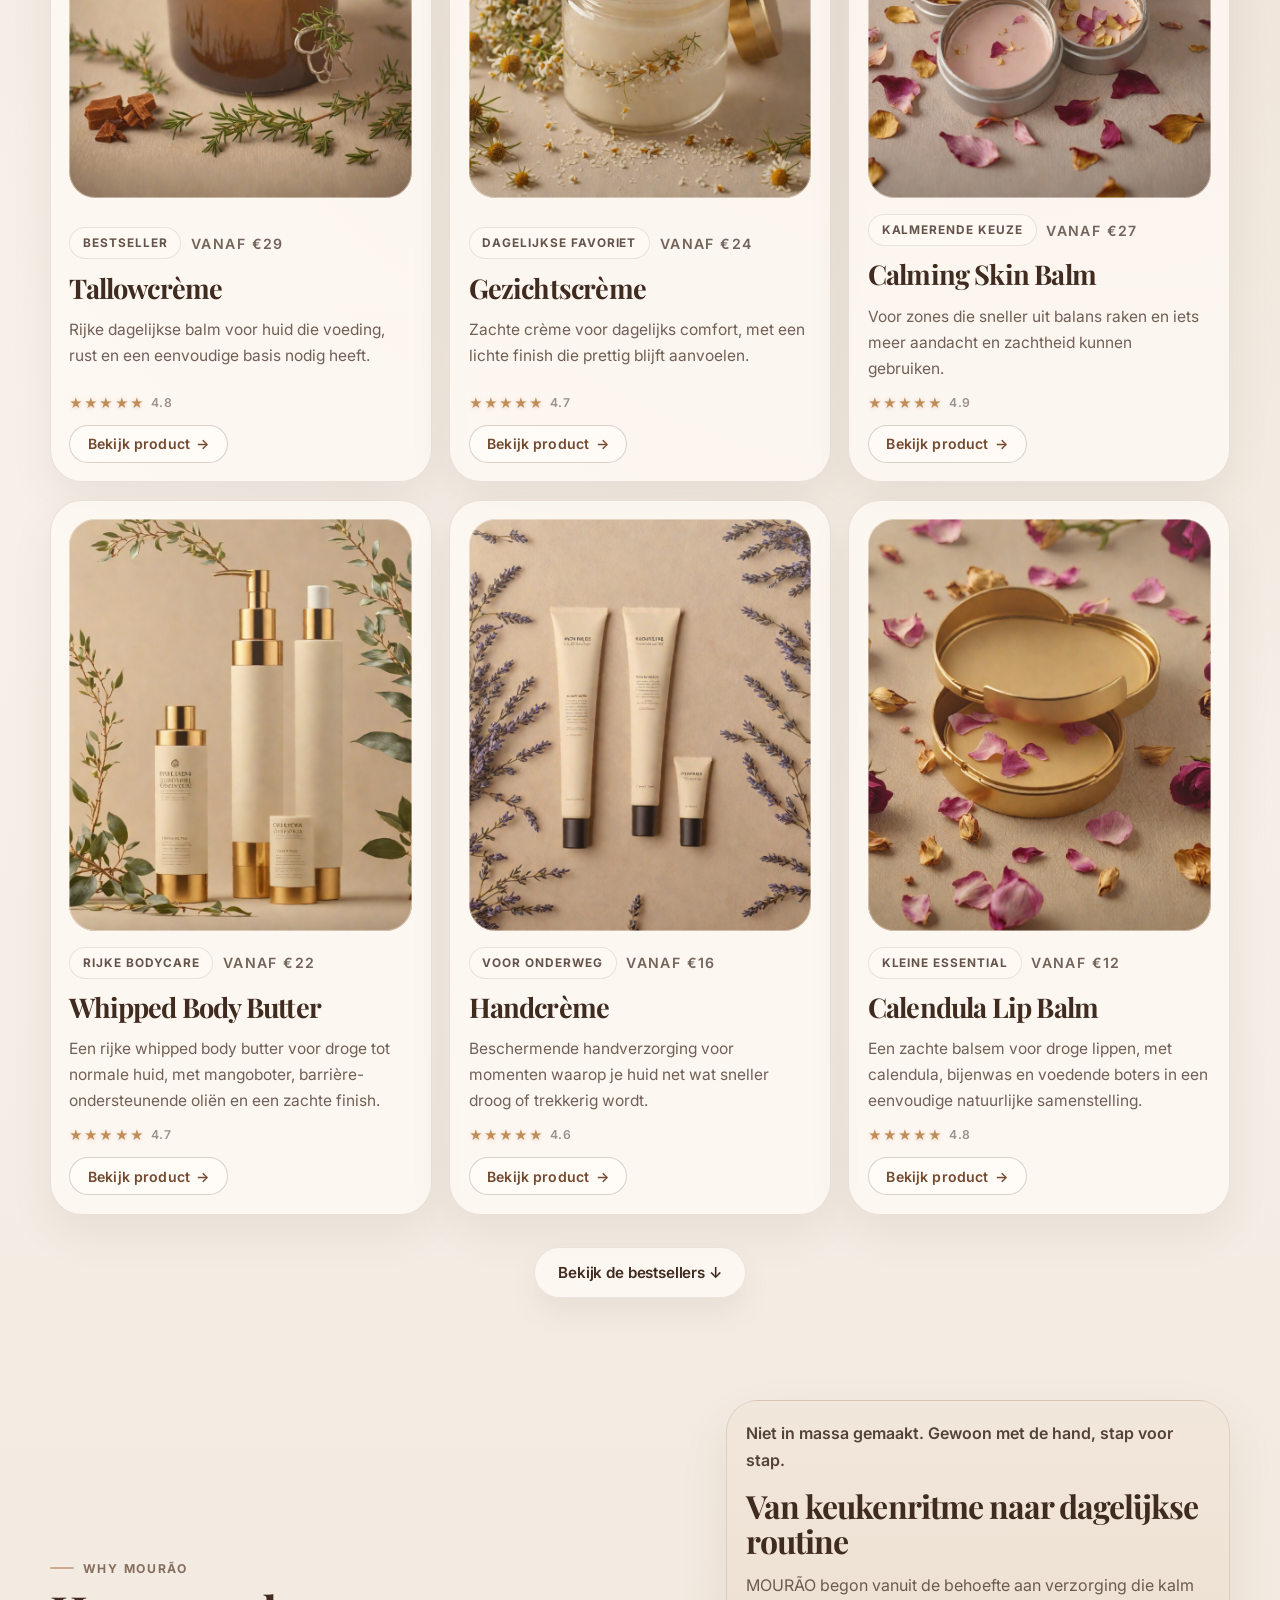
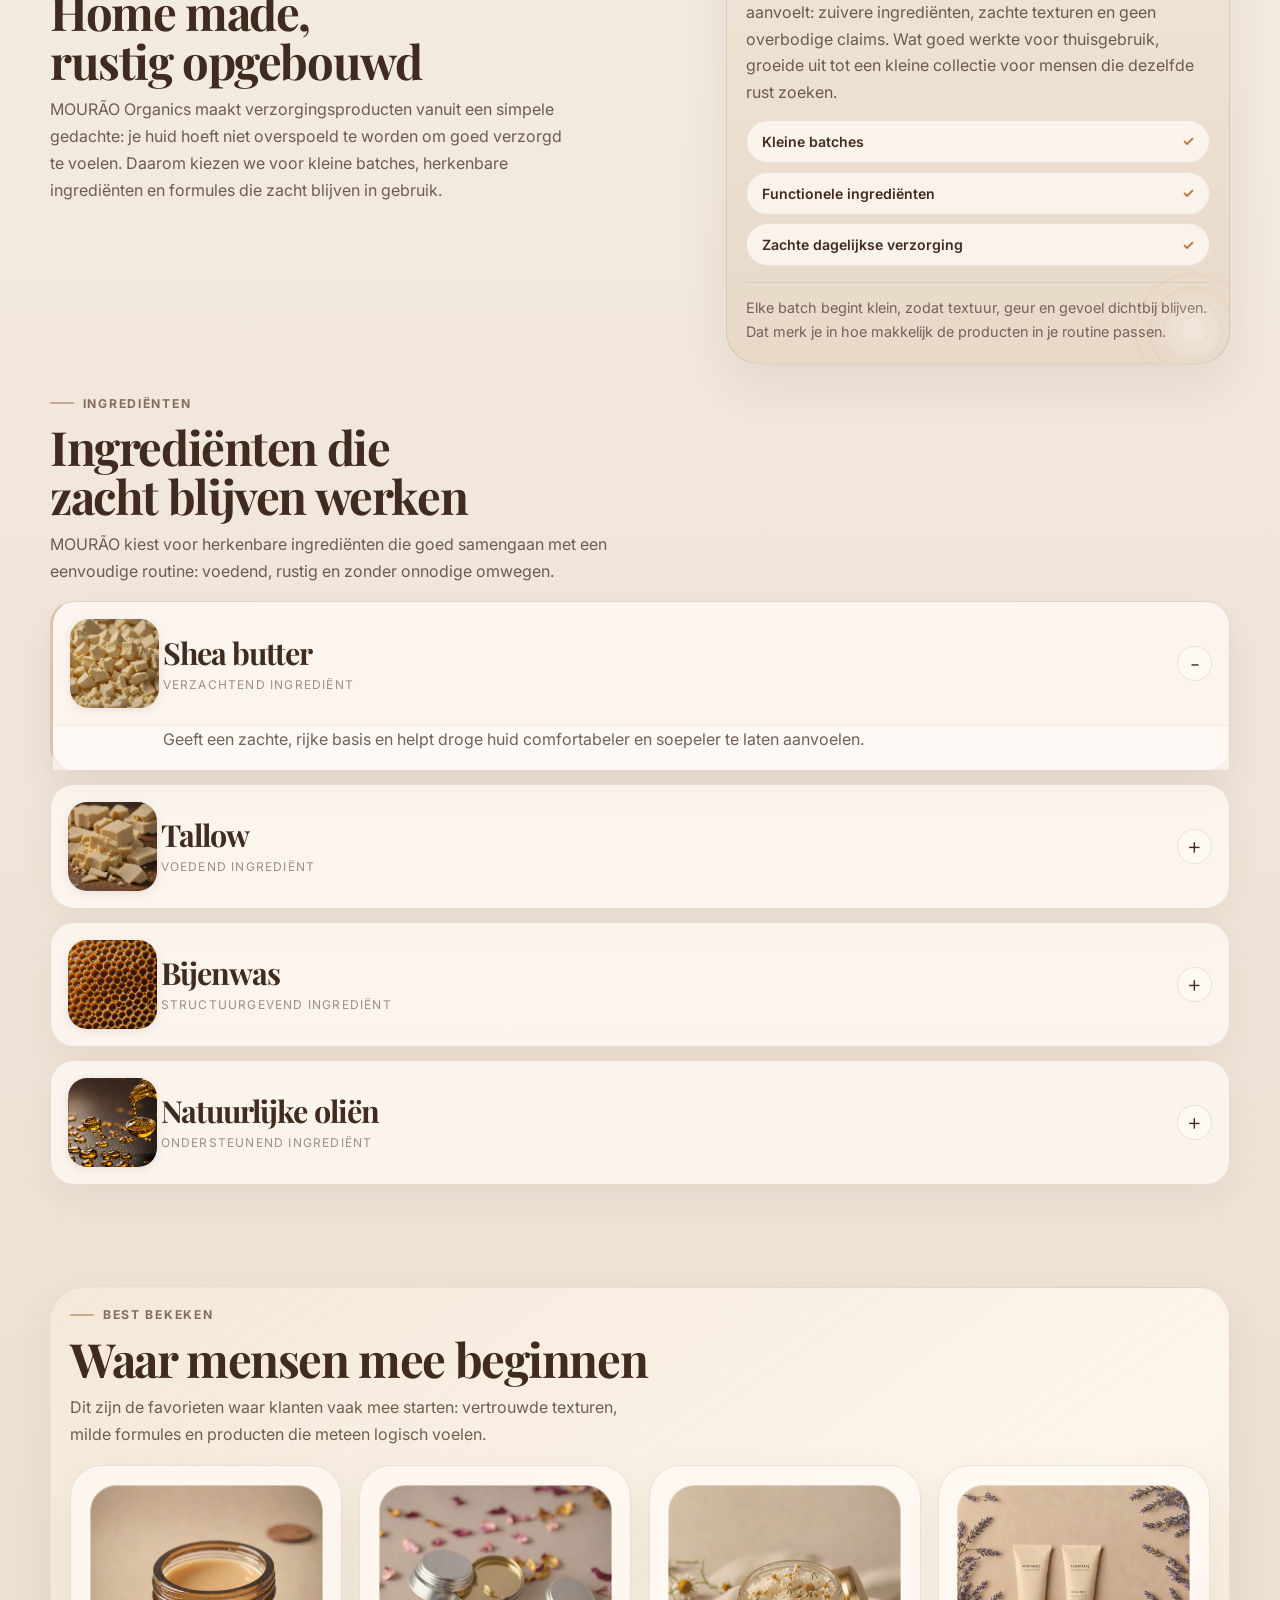
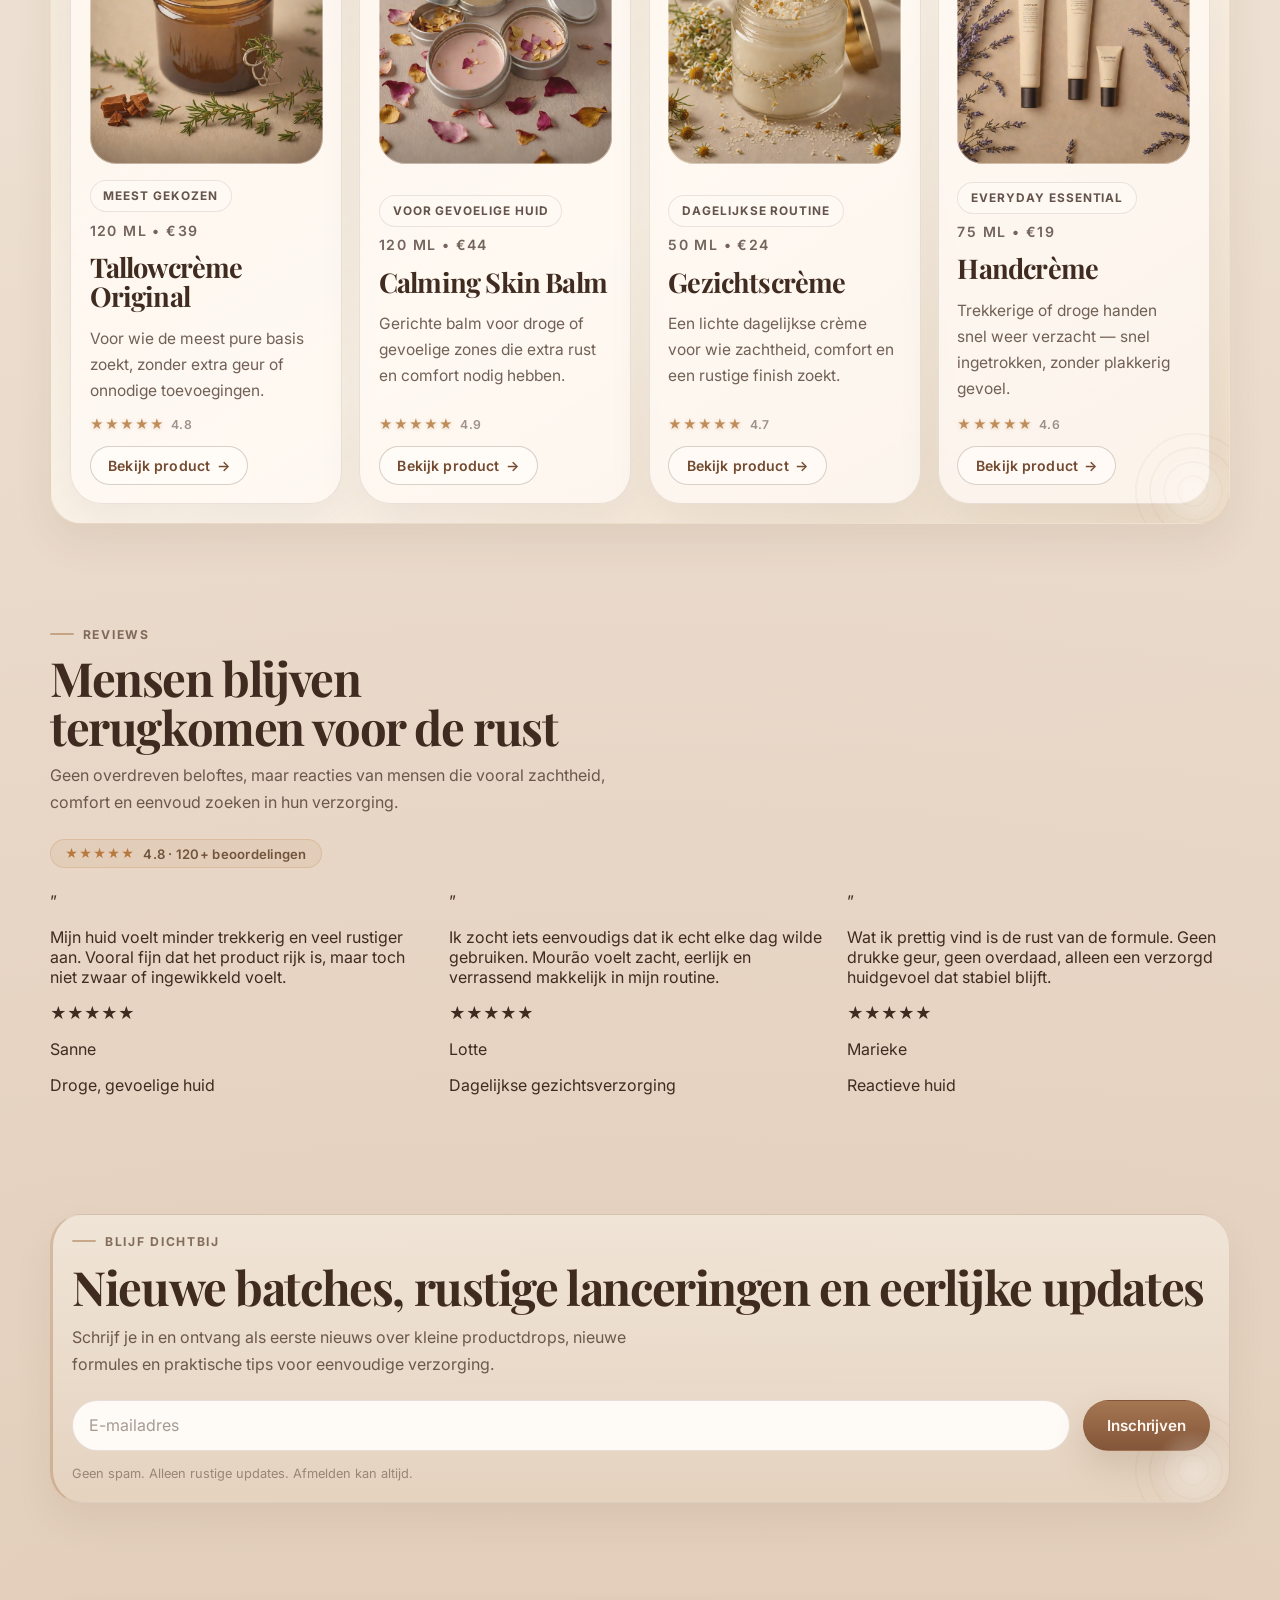
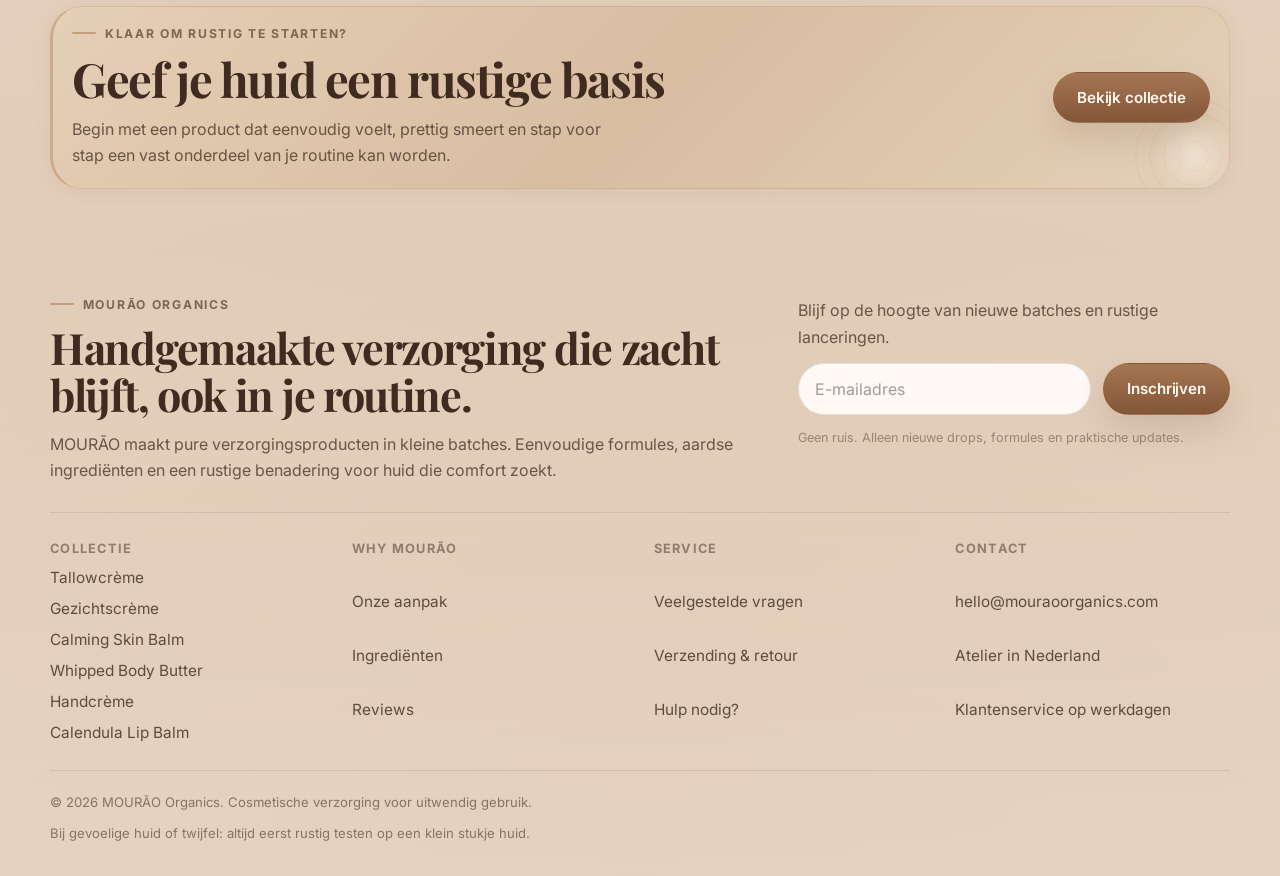
==== commit 275a1f0f: "feat(body): switch to whipped body butter" ====
--- a/index.html
+++ b/index.html
@@ -200,8 +200,8 @@
                     <span class="mourao-pill">Rijke bodycare</span>
                     <span class="mourao-product-card__meta">Vanaf €22</span>
                   </div>
-                  <h3 class="mourao-product-card__title">Lavendel mango body butter</h3>
-                  <p class="mourao-product-card__text">Een rijke body butter met lavendel en mango voor droge huid, zachte avondroutines en meer comfort dan een lichte lotion.</p>
+                  <h3 class="mourao-product-card__title">Whipped Body Butter</h3>
+                  <p class="mourao-product-card__text">Een rijke whipped body butter voor droge tot normale huid, met mangoboter, barrière-ondersteunende oliën en een zachte finish.</p>
                   <div class="mourao-product-card__rating">
                     <span class="mourao-stars" aria-label="4.7 van 5 sterren">★★★★★</span>
                     <span class="mourao-product-card__rating-label">4.7</span>
@@ -523,7 +523,7 @@
               <a href="product.html">Tallowcrème</a>
               <a href="gezichtscreme.html">Gezichtscrème</a>
               <a href="calming-skin-balm.html">Calming Skin Balm</a>
-              <a href="bodylotion.html">Lavendel mango body butter</a>
+              <a href="bodylotion.html">Whipped Body Butter</a>
               <a href="handcreme.html">Handcrème</a>
               <a href="lipbalm.html">Calendula Lip Balm</a>
             </div>
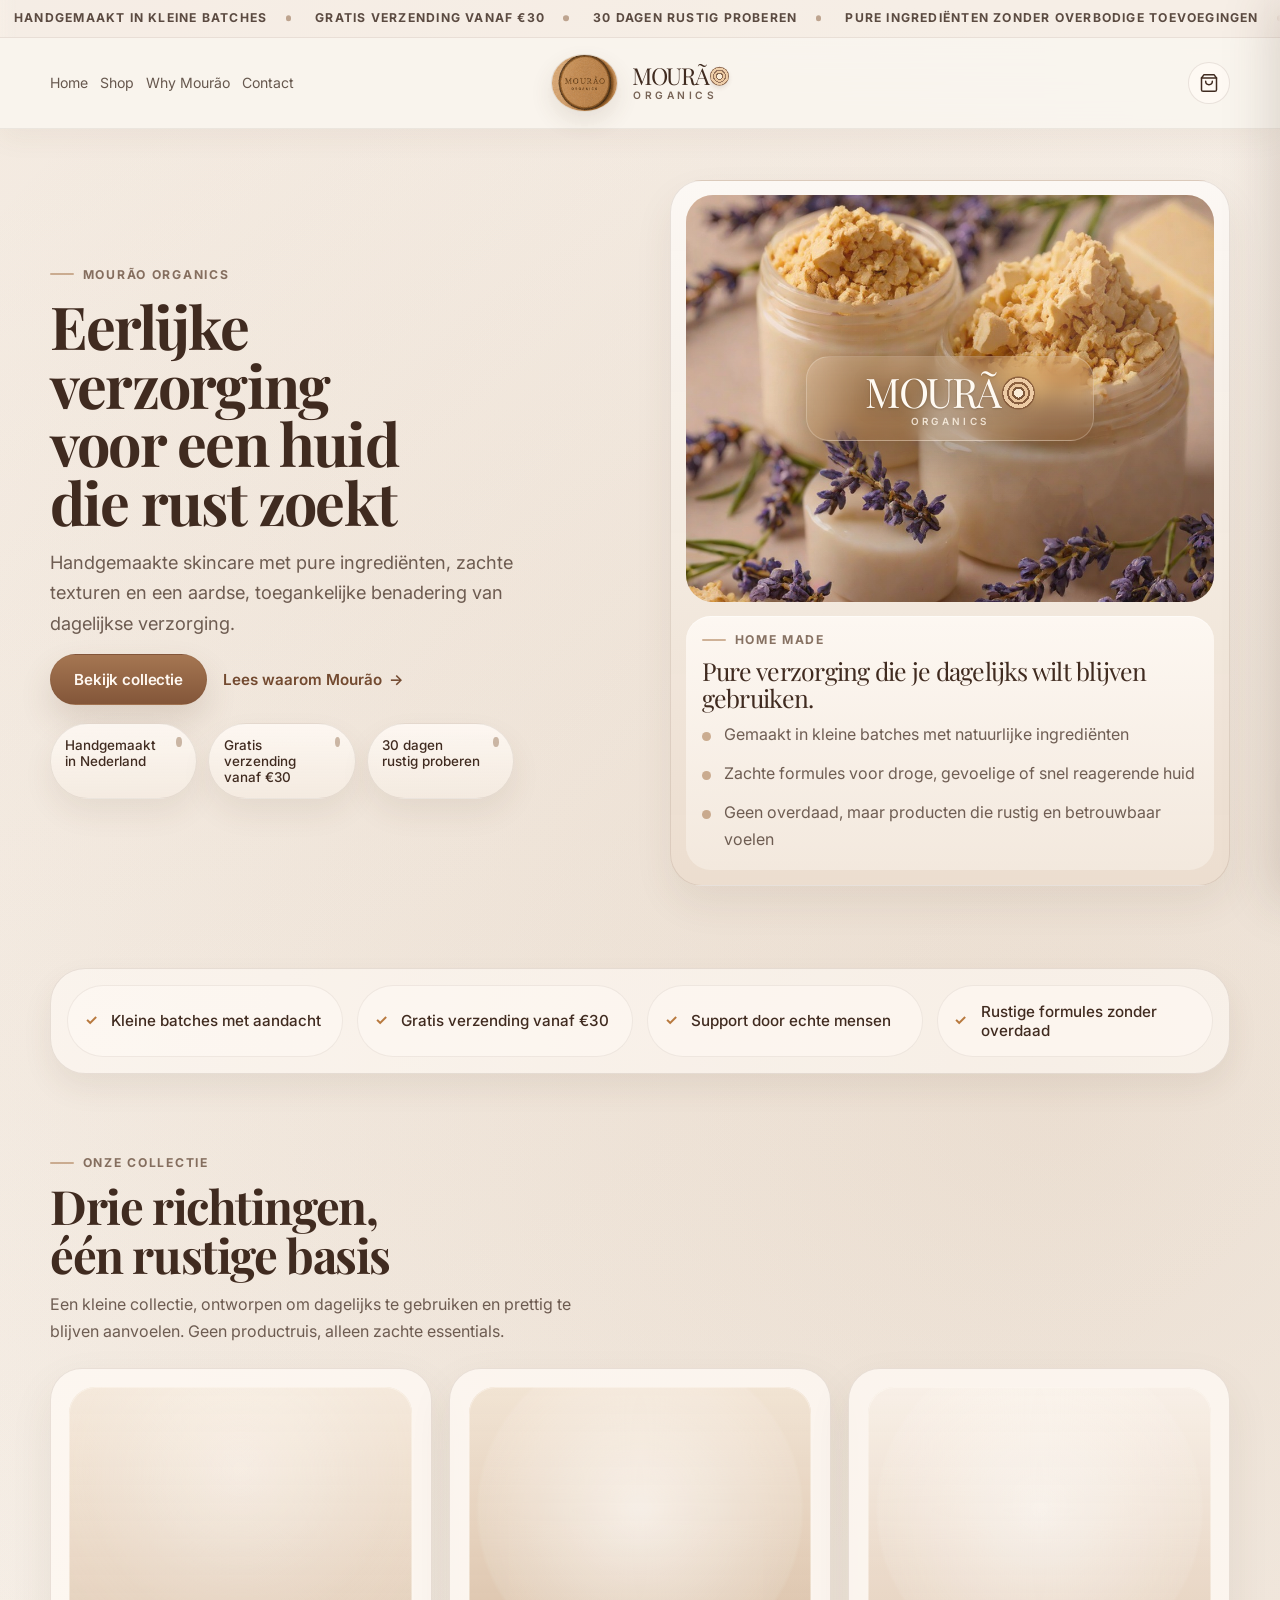
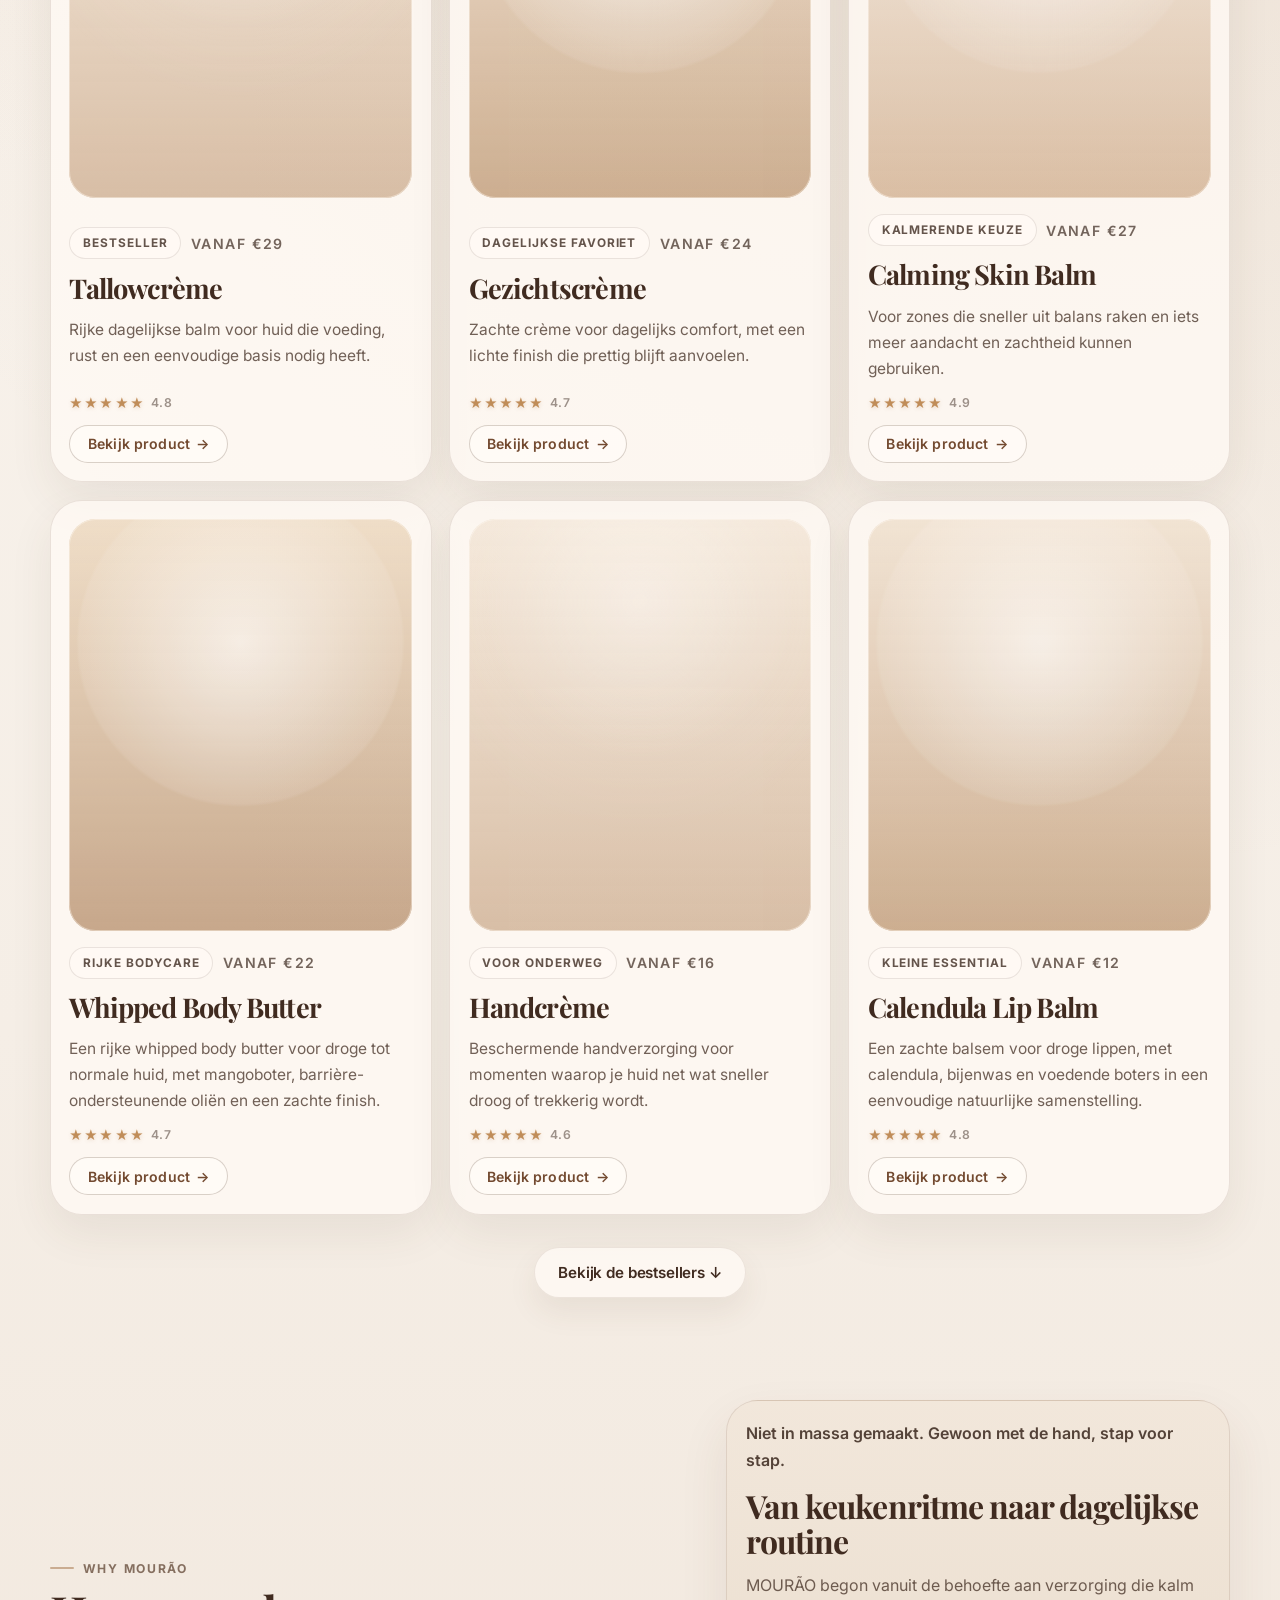
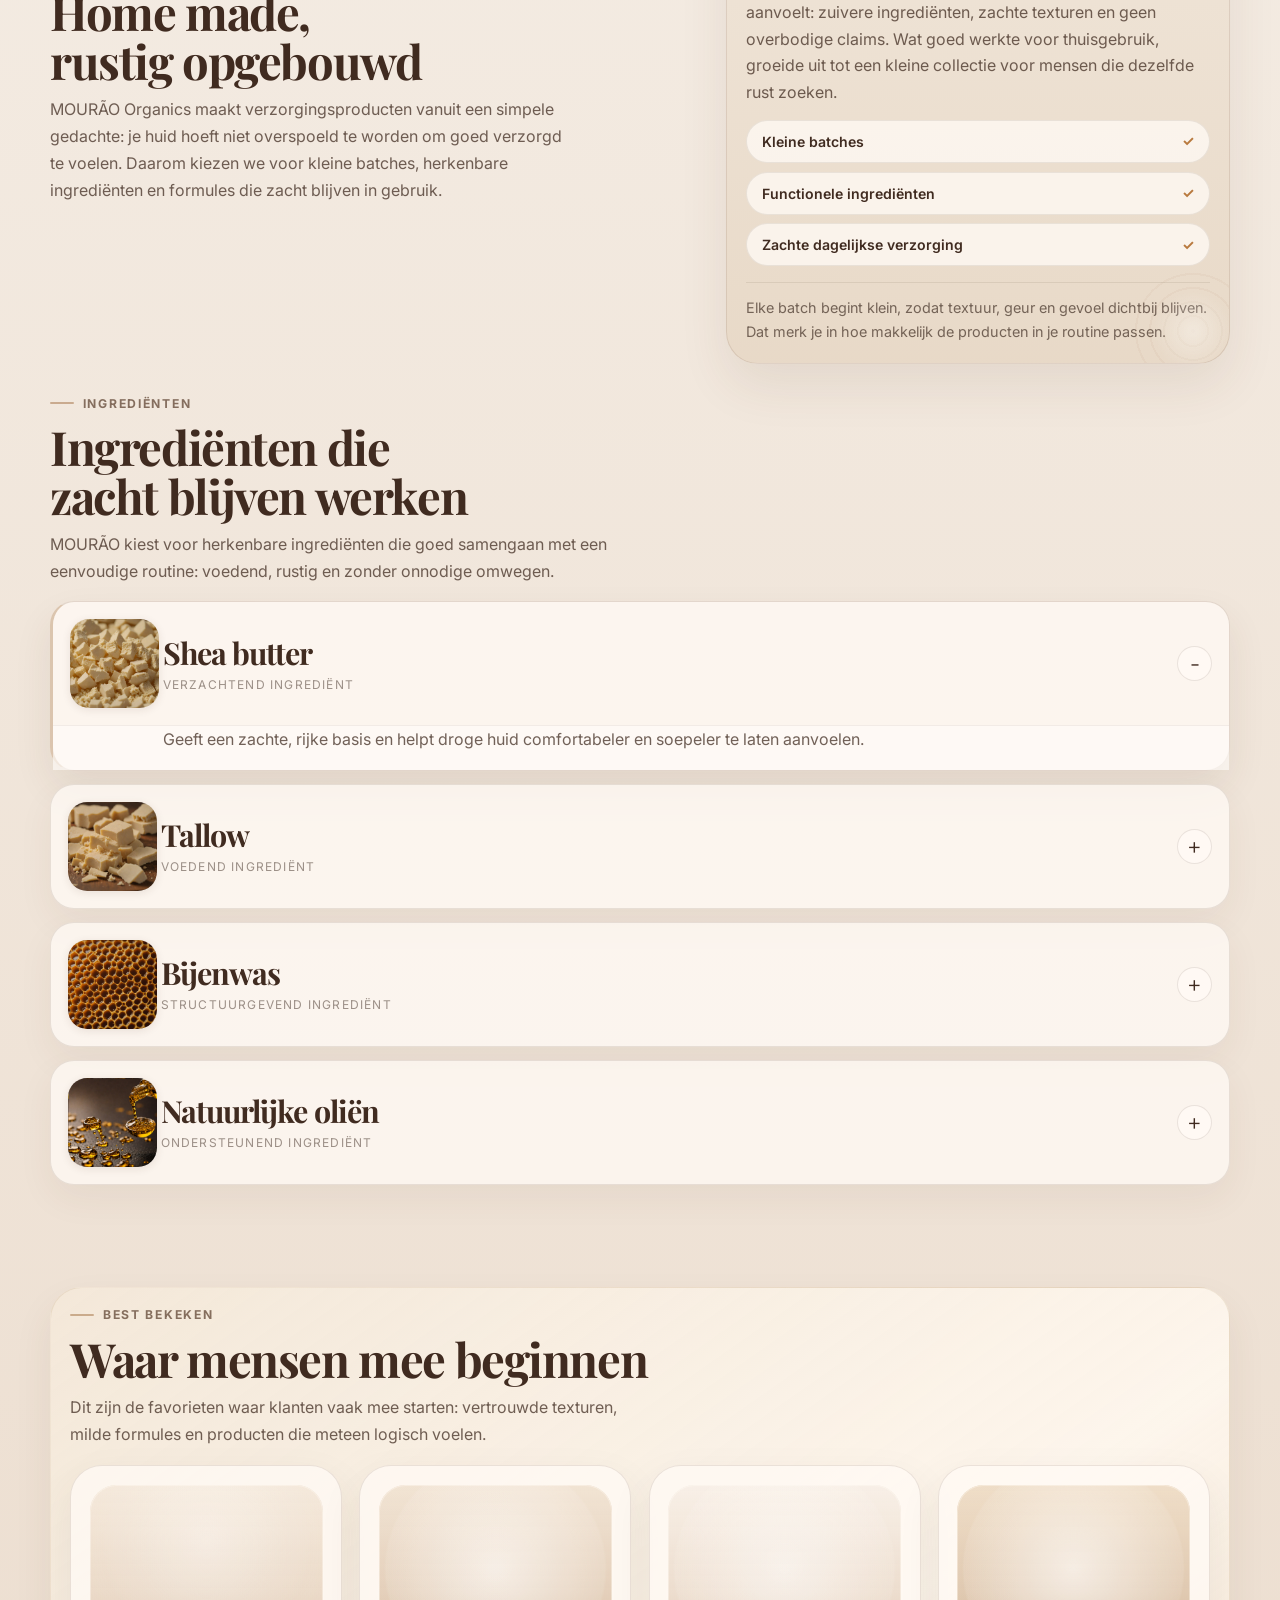
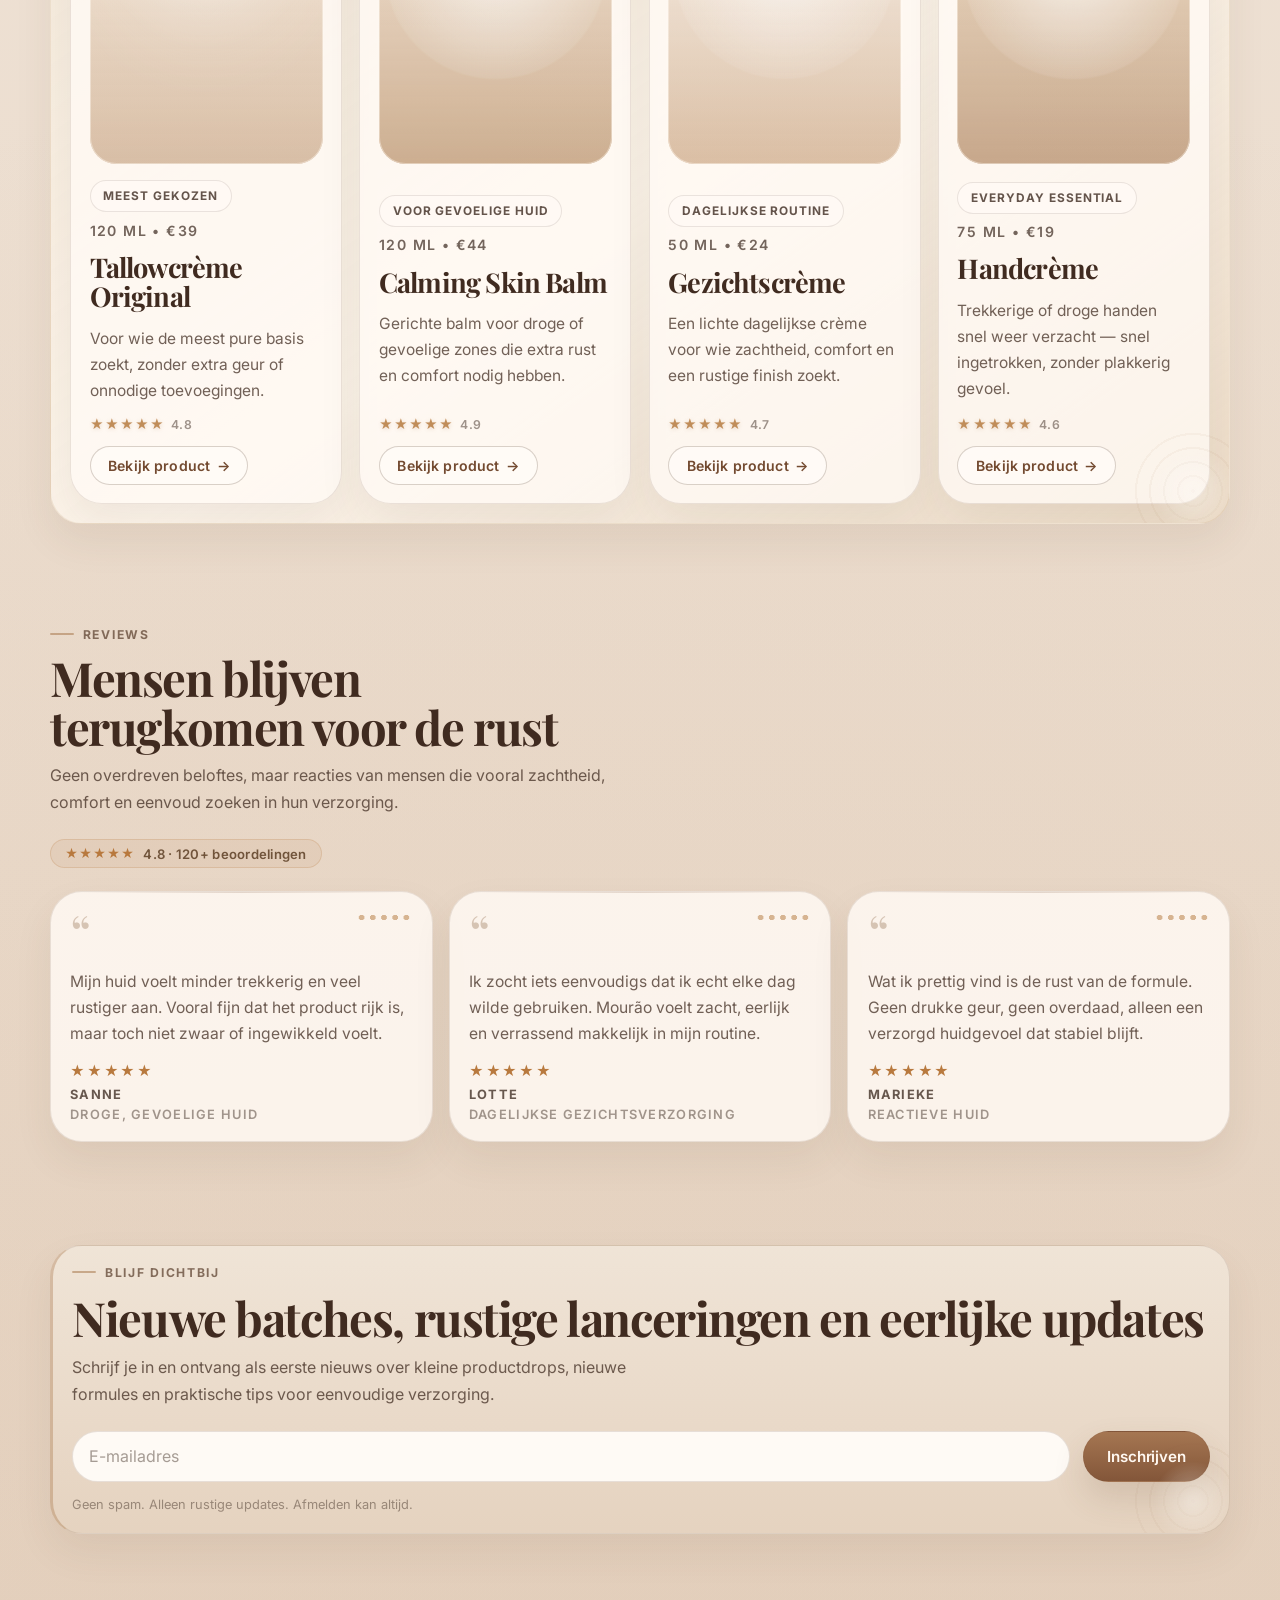
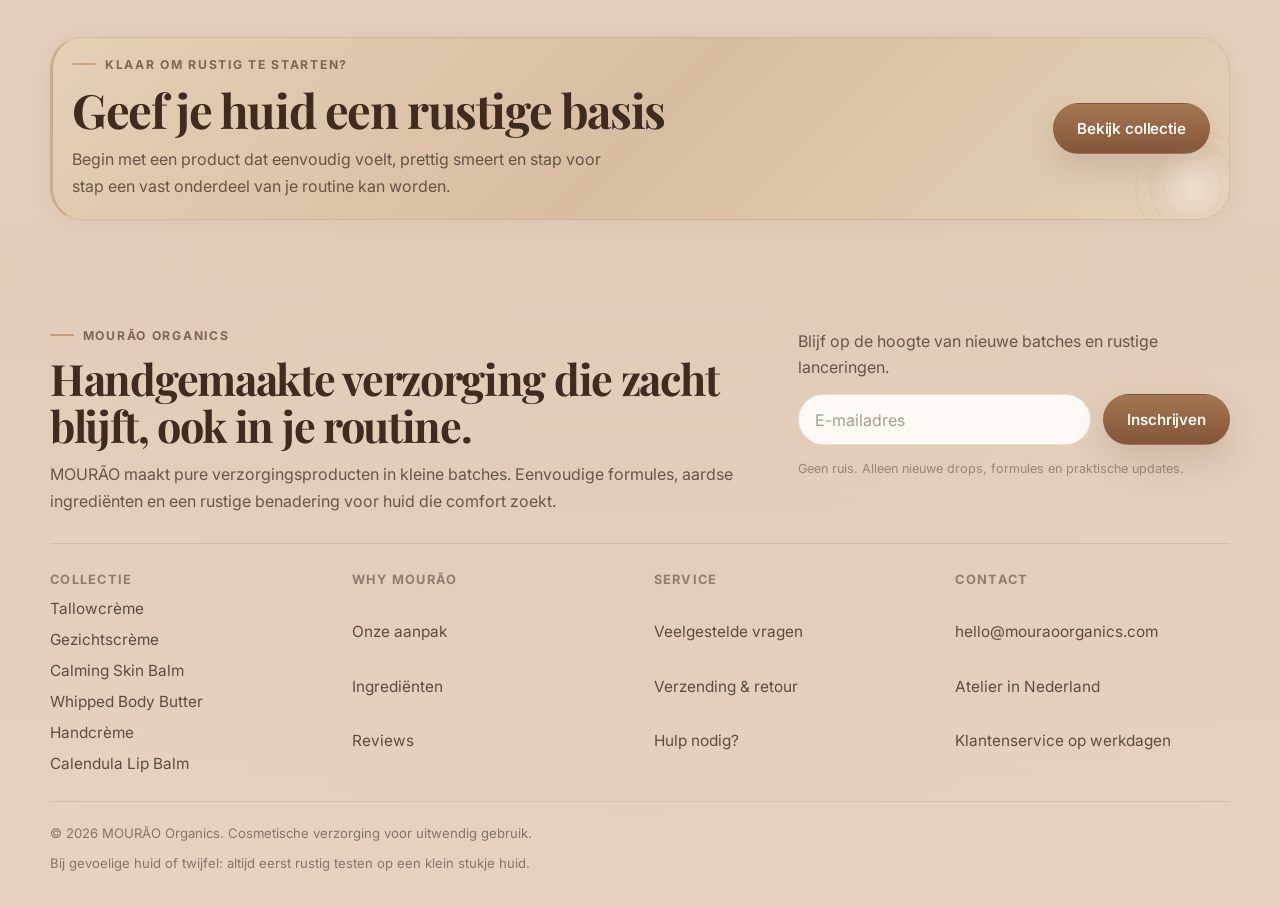
==== commit 83444d70: "fix(storefront): restore static product media and cart" ====
--- a/index.html
+++ b/index.html
@@ -5,6 +5,7 @@
     <meta name="viewport" content="width=device-width,initial-scale=1">
     <meta name="theme-color" content="#F6F1EB">
     <title>MOURÃO Organics</title>
+    <link rel="icon" href="favicon.ico" sizes="any">
     <link rel="preconnect" href="https://fonts.googleapis.com">
     <link rel="preconnect" href="https://fonts.gstatic.com" crossorigin>
     <link href="https://fonts.googleapis.com/css2?family=Inter:wght@400;500;600;700&family=Playfair+Display:wght@500;600;700&display=swap" rel="stylesheet">
@@ -143,7 +144,7 @@
 
             <div class="mourao-product-list">
               <article class="mourao-product-card mourao-reveal" style="--animation-order: 1;">
-                <div class="mourao-product-card__media mourao-product-card__media--1" style="--mourao-product-media-image: url('mourao-product-tallowcreme-card.jpg');" aria-hidden="true"><div class="mourao-product-card__jar"></div></div>
+                <div class="mourao-product-card__media mourao-product-card__media--1" style="--mourao-product-media-image: url('assets/mourao-product-tallowcreme-card.jpg');" aria-hidden="true"><div class="mourao-product-card__jar"></div></div>
                 <div class="mourao-product-card__body">
                   <div class="mourao-product-card__badges">
                     <span class="mourao-pill">Bestseller</span>
@@ -160,7 +161,7 @@
               </article>
 
               <article class="mourao-product-card mourao-reveal" style="--animation-order: 2;">
-                <div class="mourao-product-card__media mourao-product-card__media--2" style="--mourao-product-media-image: url('mourao-product-gezichtscreme-card.jpg');" aria-hidden="true"><div class="mourao-product-card__jar"></div></div>
+                <div class="mourao-product-card__media mourao-product-card__media--2" style="--mourao-product-media-image: url('assets/mourao-product-gezichtscreme-card.jpg');" aria-hidden="true"><div class="mourao-product-card__jar"></div></div>
                 <div class="mourao-product-card__body">
                   <div class="mourao-product-card__badges">
                     <span class="mourao-pill">Dagelijkse favoriet</span>
@@ -177,7 +178,7 @@
               </article>
 
               <article class="mourao-product-card mourao-reveal" style="--animation-order: 3;">
-                <div class="mourao-product-card__media mourao-product-card__media--3" style="--mourao-product-media-image: url('mourao-product-calming-skin-balm-card.jpg');" aria-hidden="true"><div class="mourao-product-card__jar"></div></div>
+                <div class="mourao-product-card__media mourao-product-card__media--3" style="--mourao-product-media-image: url('assets/mourao-product-calming-skin-balm-card.jpg');" aria-hidden="true"><div class="mourao-product-card__jar"></div></div>
                 <div class="mourao-product-card__body">
                   <div class="mourao-product-card__badges">
                     <span class="mourao-pill">Kalmerende keuze</span>
@@ -194,7 +195,7 @@
               </article>
 
               <article class="mourao-product-card mourao-reveal" style="--animation-order: 4;">
-                <div class="mourao-product-card__media mourao-product-card__media--4" style="--mourao-product-media-image: url('mourao-product-bodylotion-card.jpg');" aria-hidden="true"><div class="mourao-product-card__jar"></div></div>
+                <div class="mourao-product-card__media mourao-product-card__media--4" style="--mourao-product-media-image: url('assets/mourao-product-bodylotion-card.jpg');" aria-hidden="true"><div class="mourao-product-card__jar"></div></div>
                 <div class="mourao-product-card__body">
                   <div class="mourao-product-card__badges">
                     <span class="mourao-pill">Rijke bodycare</span>
@@ -211,7 +212,7 @@
               </article>
 
               <article class="mourao-product-card mourao-reveal" style="--animation-order: 5;">
-                <div class="mourao-product-card__media mourao-product-card__media--1" style="--mourao-product-media-image: url('mourao-product-handcreme-card.jpg');" aria-hidden="true"><div class="mourao-product-card__jar"></div></div>
+                <div class="mourao-product-card__media mourao-product-card__media--1" style="--mourao-product-media-image: url('assets/mourao-product-handcreme-card.jpg');" aria-hidden="true"><div class="mourao-product-card__jar"></div></div>
                 <div class="mourao-product-card__body">
                   <div class="mourao-product-card__badges">
                     <span class="mourao-pill">Voor onderweg</span>
@@ -228,7 +229,7 @@
               </article>
 
               <article class="mourao-product-card mourao-reveal" style="--animation-order: 6;">
-                <div class="mourao-product-card__media mourao-product-card__media--2" style="--mourao-product-media-image: url('mourao-product-lipbalm-card.jpg');" aria-hidden="true"><div class="mourao-product-card__jar"></div></div>
+                <div class="mourao-product-card__media mourao-product-card__media--2" style="--mourao-product-media-image: url('assets/mourao-product-lipbalm-card.jpg');" aria-hidden="true"><div class="mourao-product-card__jar"></div></div>
                 <div class="mourao-product-card__body">
                   <div class="mourao-product-card__badges">
                     <span class="mourao-pill">Kleine essential</span>
@@ -349,7 +350,7 @@
 
               <div class="mourao-product-list">
                 <article class="mourao-product-card mourao-reveal" style="--animation-order: 1;">
-                  <div class="mourao-product-card__media mourao-product-card__media--1" style="--mourao-product-media-image: url('mourao-product-tallowcreme-card.jpg');" aria-hidden="true"><div class="mourao-product-card__jar"></div></div>
+                  <div class="mourao-product-card__media mourao-product-card__media--1" style="--mourao-product-media-image: url('assets/mourao-product-tallowcreme-card.jpg');" aria-hidden="true"><div class="mourao-product-card__jar"></div></div>
                   <div class="mourao-product-card__body">
                     <div class="mourao-product-card__badges">
                       <span class="mourao-pill">Meest gekozen</span>
@@ -366,7 +367,7 @@
                 </article>
 
                 <article class="mourao-product-card mourao-reveal" style="--animation-order: 2;">
-                  <div class="mourao-product-card__media mourao-product-card__media--2" style="--mourao-product-media-image: url('mourao-product-calming-skin-balm-card.jpg');" aria-hidden="true"><div class="mourao-product-card__jar"></div></div>
+                  <div class="mourao-product-card__media mourao-product-card__media--2" style="--mourao-product-media-image: url('assets/mourao-product-calming-skin-balm-card.jpg');" aria-hidden="true"><div class="mourao-product-card__jar"></div></div>
                   <div class="mourao-product-card__body">
                     <div class="mourao-product-card__badges">
                       <span class="mourao-pill">Voor gevoelige huid</span>
@@ -383,7 +384,7 @@
                 </article>
 
                 <article class="mourao-product-card mourao-reveal" style="--animation-order: 3;">
-                  <div class="mourao-product-card__media mourao-product-card__media--3" style="--mourao-product-media-image: url('mourao-product-gezichtscreme-card.jpg');" aria-hidden="true"><div class="mourao-product-card__jar"></div></div>
+                  <div class="mourao-product-card__media mourao-product-card__media--3" style="--mourao-product-media-image: url('assets/mourao-product-gezichtscreme-card.jpg');" aria-hidden="true"><div class="mourao-product-card__jar"></div></div>
                   <div class="mourao-product-card__body">
                     <div class="mourao-product-card__badges">
                       <span class="mourao-pill">Dagelijkse routine</span>
@@ -400,7 +401,7 @@
                 </article>
 
                 <article class="mourao-product-card mourao-reveal" style="--animation-order: 4;">
-                  <div class="mourao-product-card__media mourao-product-card__media--4" style="--mourao-product-media-image: url('mourao-product-handcreme-card.jpg');" aria-hidden="true"><div class="mourao-product-card__jar"></div></div>
+                  <div class="mourao-product-card__media mourao-product-card__media--4" style="--mourao-product-media-image: url('assets/mourao-product-handcreme-card.jpg');" aria-hidden="true"><div class="mourao-product-card__jar"></div></div>
                   <div class="mourao-product-card__body">
                     <div class="mourao-product-card__badges">
                       <span class="mourao-pill">Everyday essential</span>
@@ -430,33 +431,33 @@
             </div>
 
             <div class="mourao-grid mourao-grid--reviews">
-              <article class=”mourao-review-card mourao-reveal” style=”--animation-order: 1;”>
-                <div class=”mourao-review-card__quote” aria-hidden=”true”>”</div>
-                <p class=”mourao-review-card__text”>Mijn huid voelt minder trekkerig en veel rustiger aan. Vooral fijn dat het product rijk is, maar toch niet zwaar of ingewikkeld voelt.</p>
-                <div class=”mourao-review-card__meta”>
-                  <span class=”mourao-review-card__stars” aria-label=”5 van 5 sterren”>★★★★★</span>
-                  <p class=”mourao-review-card__author”>Sanne</p>
-                  <p class=”mourao-review-card__context”>Droge, gevoelige huid</p>
-                </div>
-              </article>
-
-              <article class=”mourao-review-card mourao-reveal” style=”--animation-order: 2;”>
-                <div class=”mourao-review-card__quote” aria-hidden=”true”>”</div>
-                <p class=”mourao-review-card__text”>Ik zocht iets eenvoudigs dat ik echt elke dag wilde gebruiken. Mourão voelt zacht, eerlijk en verrassend makkelijk in mijn routine.</p>
-                <div class=”mourao-review-card__meta”>
-                  <span class=”mourao-review-card__stars” aria-label=”5 van 5 sterren”>★★★★★</span>
-                  <p class=”mourao-review-card__author”>Lotte</p>
-                  <p class=”mourao-review-card__context”>Dagelijkse gezichtsverzorging</p>
-                </div>
-              </article>
-
-              <article class=”mourao-review-card mourao-reveal” style=”--animation-order: 3;”>
-                <div class=”mourao-review-card__quote” aria-hidden=”true”>”</div>
-                <p class=”mourao-review-card__text”>Wat ik prettig vind is de rust van de formule. Geen drukke geur, geen overdaad, alleen een verzorgd huidgevoel dat stabiel blijft.</p>
-                <div class=”mourao-review-card__meta”>
-                  <span class=”mourao-review-card__stars” aria-label=”5 van 5 sterren”>★★★★★</span>
-                  <p class=”mourao-review-card__author”>Marieke</p>
-                  <p class=”mourao-review-card__context”>Reactieve huid</p>
+              <article class="mourao-review-card mourao-reveal" style="--animation-order: 1;">
+                <div class="mourao-review-card__quote" aria-hidden="true">“</div>
+                <p class="mourao-review-card__text">Mijn huid voelt minder trekkerig en veel rustiger aan. Vooral fijn dat het product rijk is, maar toch niet zwaar of ingewikkeld voelt.</p>
+                <div class="mourao-review-card__meta">
+                  <span class="mourao-review-card__stars" aria-label="5 van 5 sterren">★★★★★</span>
+                  <p class="mourao-review-card__author">Sanne</p>
+                  <p class="mourao-review-card__context">Droge, gevoelige huid</p>
+                </div>
+              </article>
+
+              <article class="mourao-review-card mourao-reveal" style="--animation-order: 2;">
+                <div class="mourao-review-card__quote" aria-hidden="true">“</div>
+                <p class="mourao-review-card__text">Ik zocht iets eenvoudigs dat ik echt elke dag wilde gebruiken. Mourão voelt zacht, eerlijk en verrassend makkelijk in mijn routine.</p>
+                <div class="mourao-review-card__meta">
+                  <span class="mourao-review-card__stars" aria-label="5 van 5 sterren">★★★★★</span>
+                  <p class="mourao-review-card__author">Lotte</p>
+                  <p class="mourao-review-card__context">Dagelijkse gezichtsverzorging</p>
+                </div>
+              </article>
+
+              <article class="mourao-review-card mourao-reveal" style="--animation-order: 3;">
+                <div class="mourao-review-card__quote" aria-hidden="true">“</div>
+                <p class="mourao-review-card__text">Wat ik prettig vind is de rust van de formule. Geen drukke geur, geen overdaad, alleen een verzorgd huidgevoel dat stabiel blijft.</p>
+                <div class="mourao-review-card__meta">
+                  <span class="mourao-review-card__stars" aria-label="5 van 5 sterren">★★★★★</span>
+                  <p class="mourao-review-card__author">Marieke</p>
+                  <p class="mourao-review-card__context">Reactieve huid</p>
                 </div>
               </article>
             </div>
--- a/assets/mourao-home.css
+++ b/assets/mourao-home.css
@@ -2512,6 +2512,15 @@
 }
 
 @media screen and (max-width: 699px) {
+  .mourao-section {
+    padding: 1rem 0;
+  }
+
+  .mourao-section-header {
+    gap: 0.55rem;
+    margin-bottom: 1rem;
+  }
+
   .mourao-reveal {
     opacity: 1;
     transform: none;
@@ -2520,30 +2529,43 @@
 
   .mourao-product-list {
     grid-template-columns: repeat(2, minmax(0, 1fr));
-    gap: 0.75rem;
+    gap: 0.82rem;
   }
 
   .mourao-product-card {
-    padding: 0.75rem;
+    padding: 0.82rem;
     gap: 0.65rem;
   }
 
+  .mourao-product-card__body {
+    gap: 0.58rem;
+  }
+
   .mourao-product-card__media {
-    aspect-ratio: 1 / 1.1;
+    aspect-ratio: 1 / 1.02;
   }
 
   .mourao-product-card__title {
     font-size: 1.15rem;
     line-height: 1.1;
+    display: -webkit-box;
+    -webkit-box-orient: vertical;
+    -webkit-line-clamp: 2;
+    overflow: hidden;
   }
 
   .mourao-product-card__text {
     font-size: 0.82rem;
     line-height: 1.5;
+    display: -webkit-box;
+    -webkit-box-orient: vertical;
+    -webkit-line-clamp: 3;
+    overflow: hidden;
   }
 
   .mourao-product-card__badges {
     gap: 0.35rem;
+    align-items: flex-start;
   }
 
   .mourao-pill {
@@ -2563,19 +2585,37 @@
     font-size: 0.68rem;
   }
 
+  .mourao-product-card .mourao-inline-link {
+    width: 100%;
+    justify-content: center;
+    padding: 0.62rem 0.8rem;
+    font-size: 0.76rem;
+  }
+
   .mourao-header-link,
   .mourao-wordmark__sub {
     display: none;
   }
 
+  .mourao-header-nav {
+    gap: 0.55rem;
+    margin-top: 0;
+    padding-top: 0.3rem;
+    padding-bottom: 0.1rem;
+  }
+
+  .mourao-header-nav__link {
+    font-size: 0.76rem;
+  }
+
   .mourao-header-meta .mourao-button {
-    min-height: 2.85rem;
-    padding: 0.8rem 1rem;
-    font-size: 0.87rem;
+    min-height: 2.55rem;
+    padding: 0.68rem 0.88rem;
+    font-size: 0.79rem;
   }
 
   .mourao-hero {
-    padding-top: 1.1rem;
+    padding-top: 0.95rem;
   }
 
   .mourao-hero__visual {
@@ -2583,31 +2623,54 @@
   }
 
   .mourao-site-header__inner {
-    gap: 0.8rem;
+    gap: 0.68rem;
   }
 
   .mourao-wordmark {
-    gap: 0.65rem;
+    gap: 0.55rem;
+  }
+
+  .mourao-wordmark__image {
+    width: 2.85rem;
+    height: 2.85rem;
   }
 
   .mourao-wordmark__text {
-    font-size: 1.12rem;
+    font-size: 1rem;
   }
 
   .mourao-wordmark__subline {
-    font-size: 0.56rem;
-    letter-spacing: 0.28em;
+    font-size: 0.51rem;
+    letter-spacing: 0.24em;
+  }
+
+  .mourao-hero__content {
+    gap: 0.82rem;
+  }
+
+  .mourao-hero__actions {
+    gap: 0.65rem 0.85rem;
+  }
+
+  .mourao-chip-row {
+    gap: 0.55rem;
+  }
+
+  .mourao-chip {
+    padding: 0.72rem 0.82rem;
+    font-size: 0.8rem;
   }
 
   .mourao-hero__product-visual,
   .mourao-gallery__hero {
     aspect-ratio: 1 / 1.02;
-    min-height: 20.5rem;
+    min-height: 18.4rem;
   }
 
   .mourao-hero__frame {
     max-width: none;
     width: 100%;
+    padding: 0.78rem;
   }
 
   .mourao-hero__video-shell {
@@ -2639,8 +2702,8 @@
   }
 
   .mourao-nature-video__frame {
-    min-height: 13.8rem;
-    aspect-ratio: 4 / 3.85;
+    min-height: 12.8rem;
+    aspect-ratio: 4 / 3.6;
   }
 
   .mourao-nature-video__logo-shell {
@@ -2670,9 +2733,21 @@
     font-size: clamp(1.6rem, 7vw, 2rem);
   }
 
+  .mourao-trust-bar {
+    gap: 0.65rem;
+    padding: 0.82rem;
+  }
+
+  .mourao-trust-bar__item {
+    gap: 0.7rem;
+    padding: 0.82rem 0.88rem;
+    font-size: 0.84rem;
+  }
+
   .mourao-gallery__main,
   .mourao-related-panel,
-  .mourao-product-box {
+  .mourao-product-box,
+  .mourao-product-video {
     padding: 0.85rem;
   }
 
@@ -2704,6 +2779,15 @@
     padding: 0.76rem 0.82rem;
   }
 
+  .mourao-option strong {
+    font-size: 0.9rem;
+  }
+
+  .mourao-option span {
+    font-size: 0.85rem;
+    line-height: 1.45;
+  }
+
   .mourao-proof-strip,
   .mourao-detail-grid {
     gap: 0.72rem;
@@ -2716,13 +2800,23 @@
   }
 
   .mourao-related-card {
-    grid-template-columns: 4.1rem minmax(0, 1fr);
+    grid-template-columns: 4.4rem minmax(0, 1fr);
     gap: 0.68rem;
+    padding: 0.82rem;
   }
 
   .mourao-related-card__meta {
     grid-column: 2;
     justify-self: start;
+    font-size: 0.68rem;
+  }
+
+  .mourao-related-card__body strong {
+    font-size: 0.96rem;
+  }
+
+  .mourao-related-card__body span {
+    font-size: 0.82rem;
   }
 
   .mourao-review-card {
@@ -2737,6 +2831,47 @@
   .mourao-faq-item summary {
     padding: 0.92rem 3.25rem 0.92rem 0.92rem;
     font-size: 0.94rem;
+  }
+
+  .mourao-gallery__thumbs {
+    grid-template-columns: repeat(2, minmax(0, 1fr));
+    gap: 0.58rem;
+  }
+
+  .mourao-gallery__thumb {
+    min-height: 5.25rem;
+    padding: 3.05rem 0.55rem 0.62rem;
+    font-size: 0.7rem;
+    letter-spacing: 0.05em;
+  }
+
+  .mourao-gallery__thumb::before {
+    width: 2.08rem;
+    height: 2.5rem;
+    top: 0.54rem;
+  }
+
+  .mourao-product-video {
+    gap: 0.85rem;
+    margin-top: 1rem;
+  }
+
+  .mourao-product-video__copy {
+    gap: 0.58rem;
+  }
+
+  .mourao-product-video__frame {
+    min-height: 14rem;
+    aspect-ratio: 4 / 4.3;
+  }
+
+  .mourao-newsletter,
+  .mourao-cta-panel {
+    padding: 1.15rem;
+  }
+
+  .mourao-site-footer__grid {
+    gap: 1.35rem;
   }
 }
 
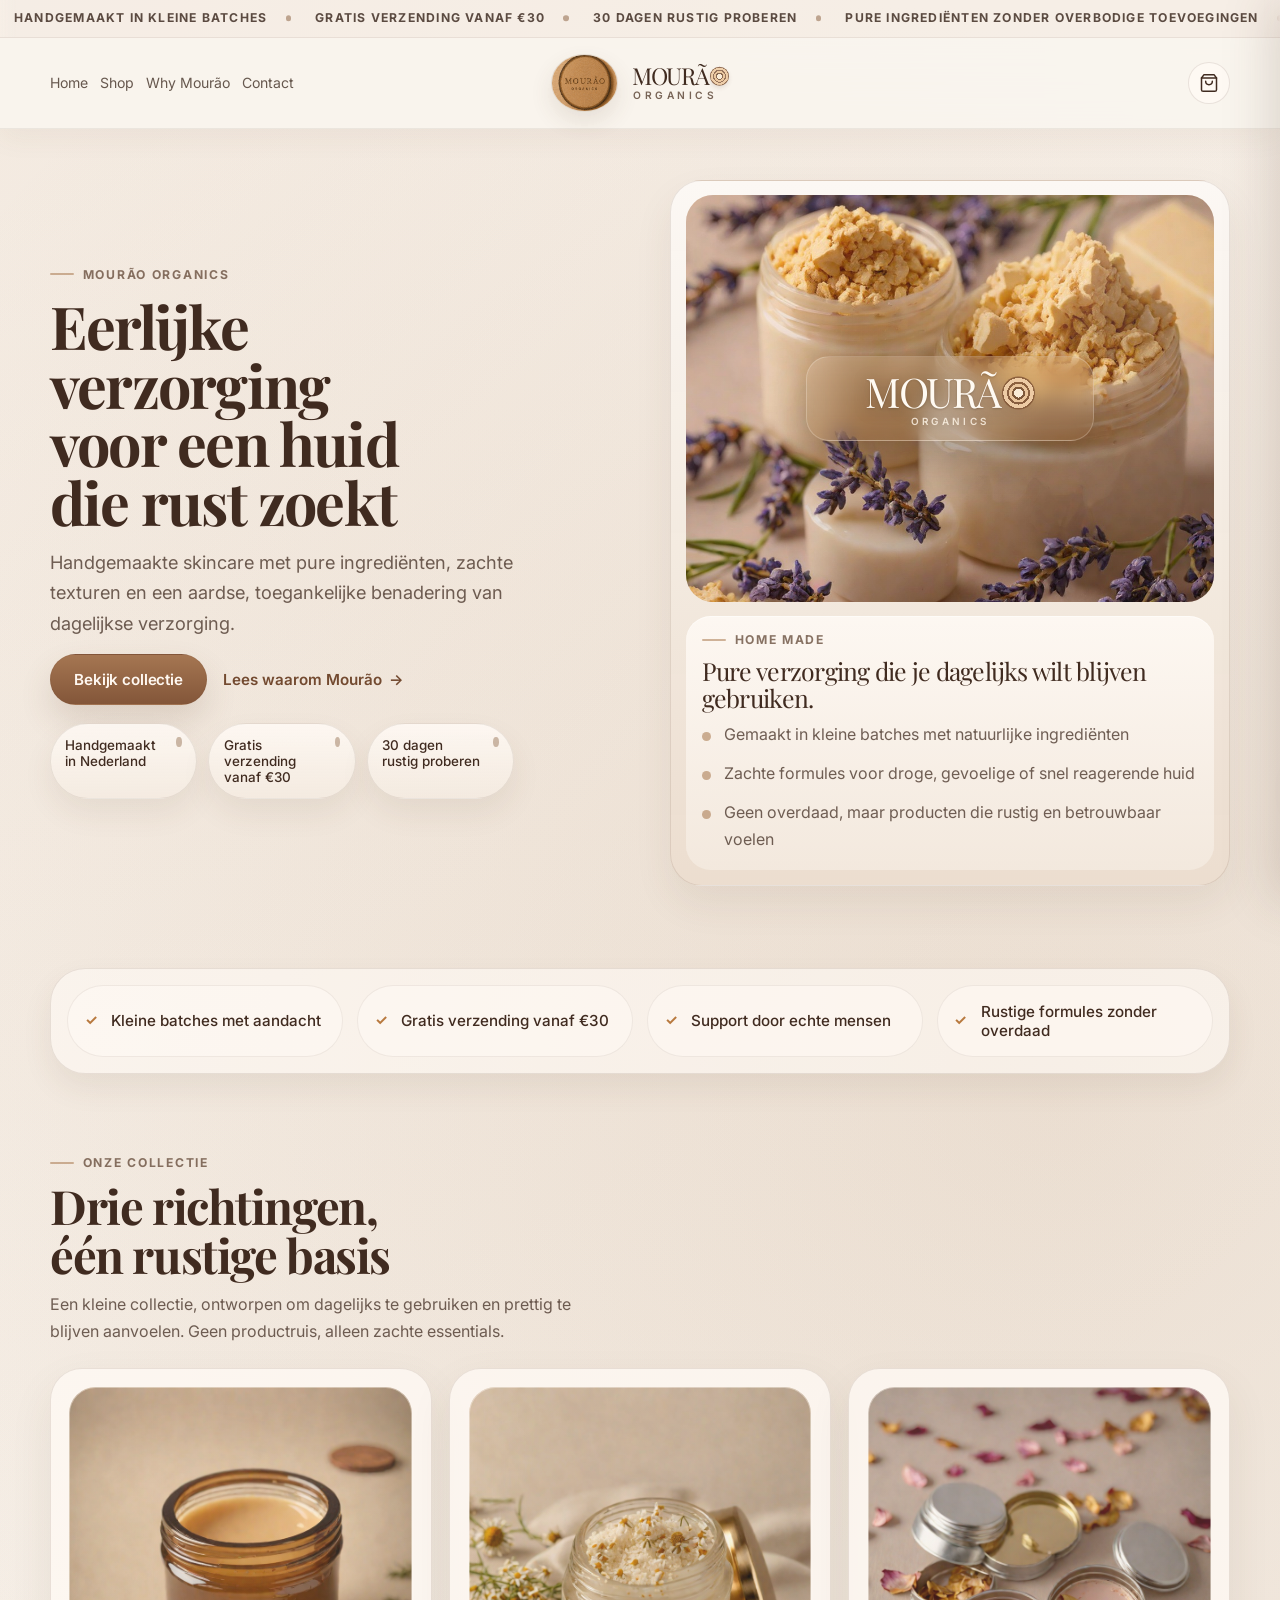
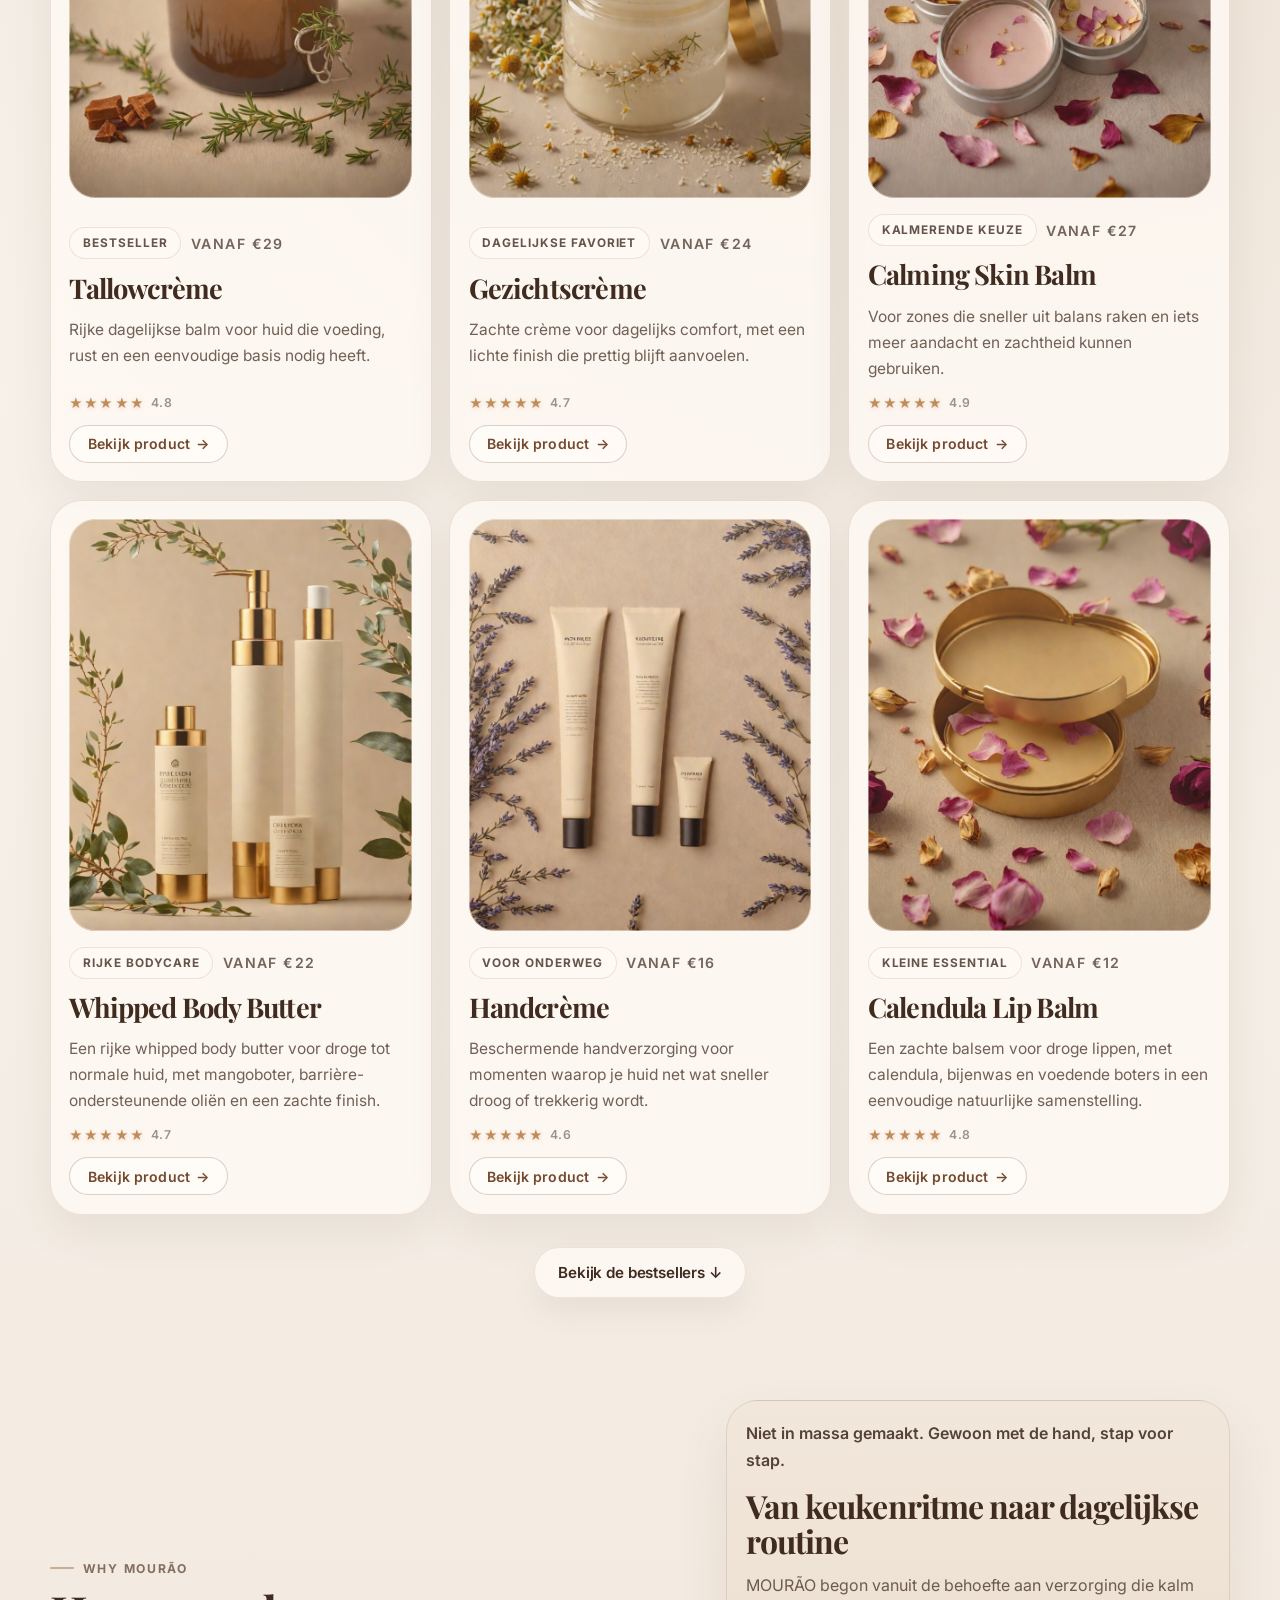
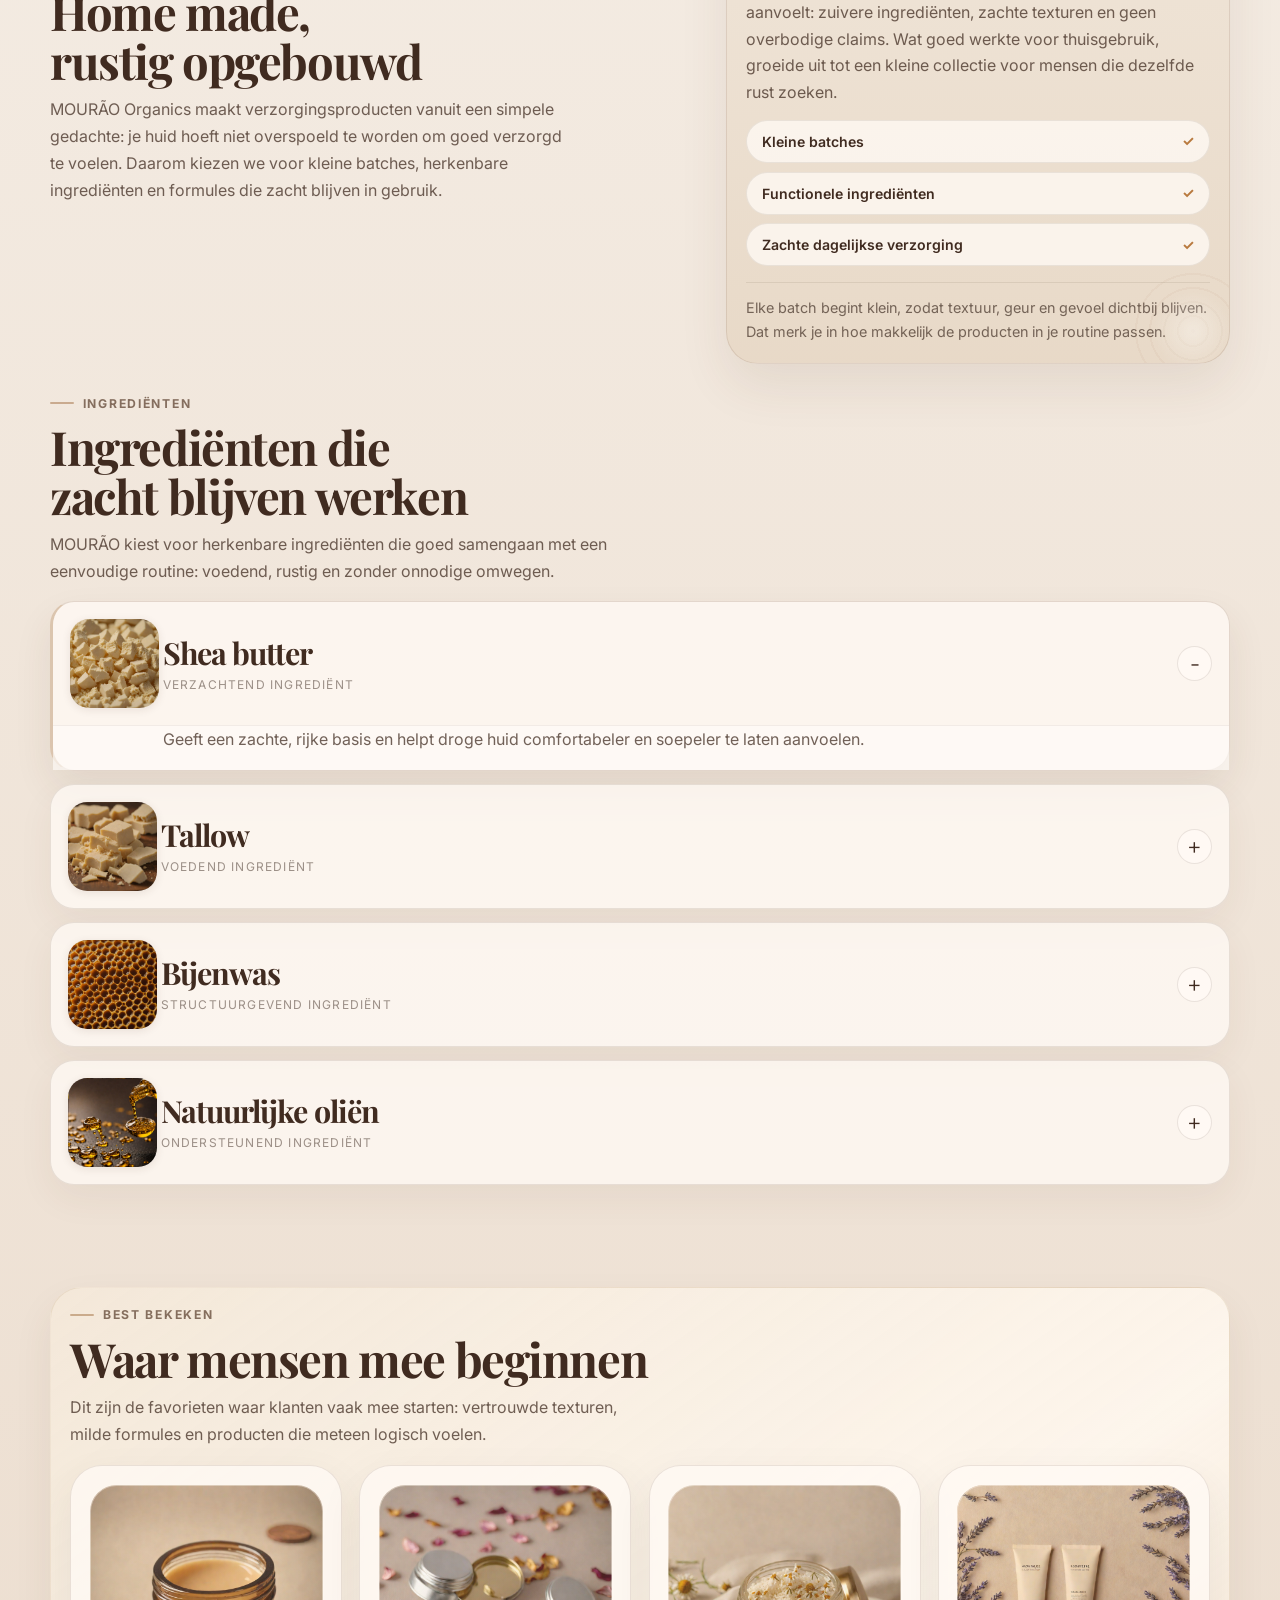
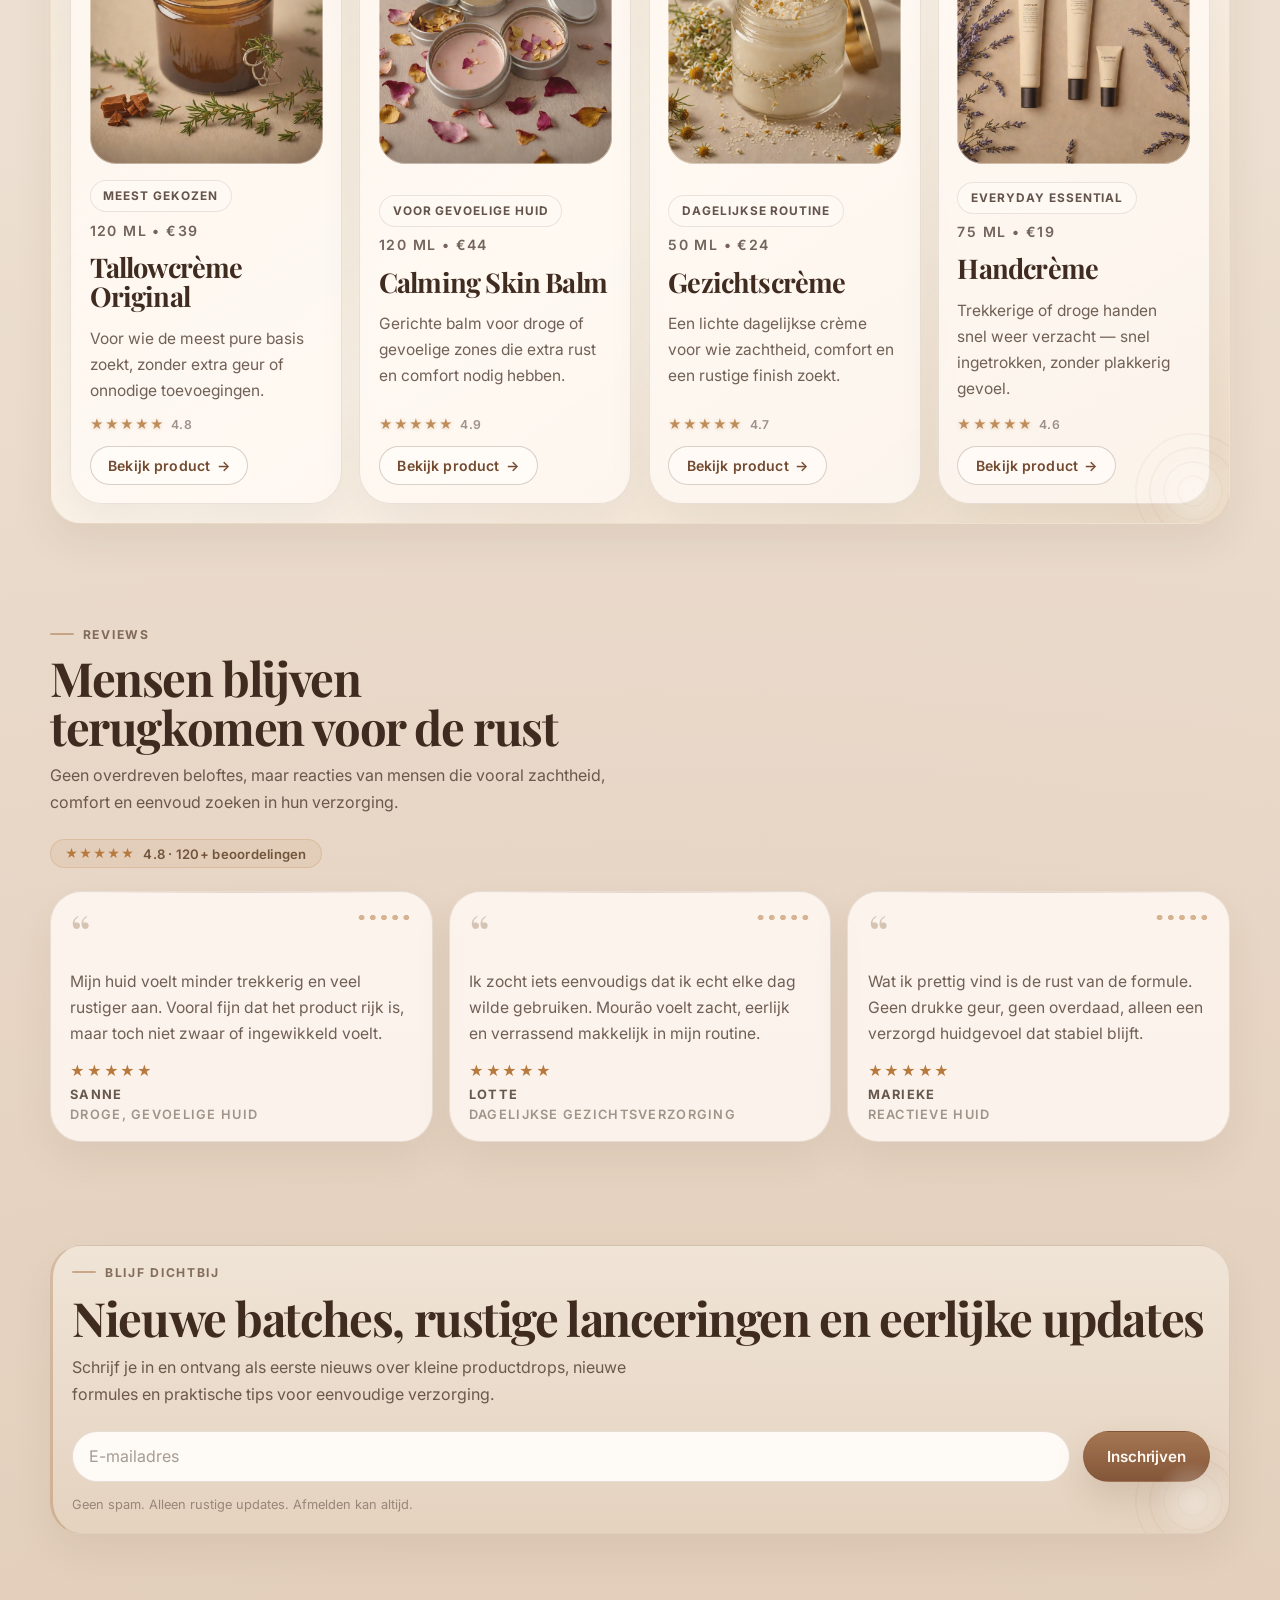
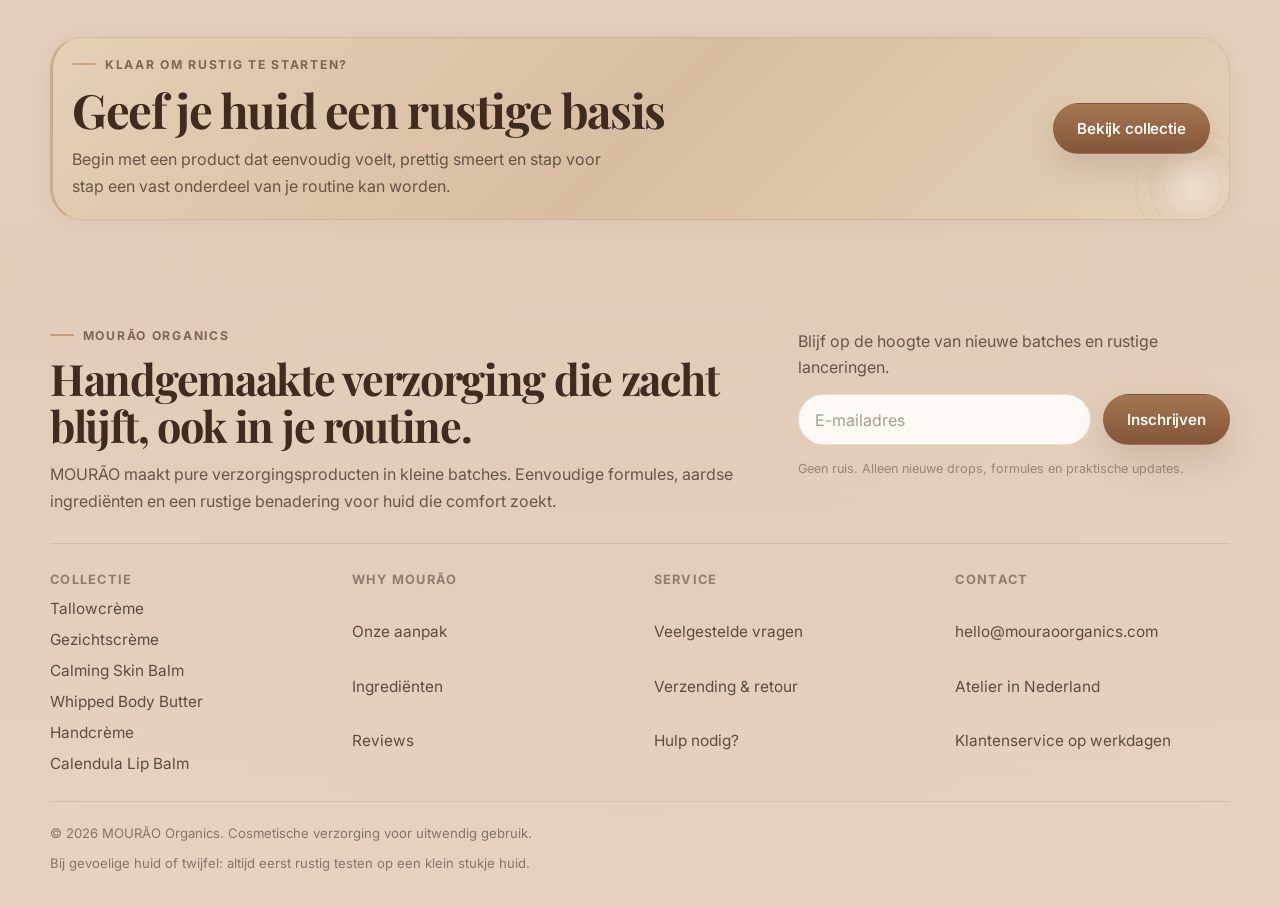
==== commit a30572ed: "fix(storefront): resolve static asset paths correctly" ====
--- a/index.html
+++ b/index.html
@@ -144,7 +144,7 @@
 
             <div class="mourao-product-list">
               <article class="mourao-product-card mourao-reveal" style="--animation-order: 1;">
-                <div class="mourao-product-card__media mourao-product-card__media--1" style="--mourao-product-media-image: url('assets/mourao-product-tallowcreme-card.jpg');" aria-hidden="true"><div class="mourao-product-card__jar"></div></div>
+                <div class="mourao-product-card__media mourao-product-card__media--1" style="--mourao-product-media-image: url('mourao-product-tallowcreme-card.jpg');" aria-hidden="true"><div class="mourao-product-card__jar"></div></div>
                 <div class="mourao-product-card__body">
                   <div class="mourao-product-card__badges">
                     <span class="mourao-pill">Bestseller</span>
@@ -161,7 +161,7 @@
               </article>
 
               <article class="mourao-product-card mourao-reveal" style="--animation-order: 2;">
-                <div class="mourao-product-card__media mourao-product-card__media--2" style="--mourao-product-media-image: url('assets/mourao-product-gezichtscreme-card.jpg');" aria-hidden="true"><div class="mourao-product-card__jar"></div></div>
+                <div class="mourao-product-card__media mourao-product-card__media--2" style="--mourao-product-media-image: url('mourao-product-gezichtscreme-card.jpg');" aria-hidden="true"><div class="mourao-product-card__jar"></div></div>
                 <div class="mourao-product-card__body">
                   <div class="mourao-product-card__badges">
                     <span class="mourao-pill">Dagelijkse favoriet</span>
@@ -178,7 +178,7 @@
               </article>
 
               <article class="mourao-product-card mourao-reveal" style="--animation-order: 3;">
-                <div class="mourao-product-card__media mourao-product-card__media--3" style="--mourao-product-media-image: url('assets/mourao-product-calming-skin-balm-card.jpg');" aria-hidden="true"><div class="mourao-product-card__jar"></div></div>
+                <div class="mourao-product-card__media mourao-product-card__media--3" style="--mourao-product-media-image: url('mourao-product-calming-skin-balm-card.jpg');" aria-hidden="true"><div class="mourao-product-card__jar"></div></div>
                 <div class="mourao-product-card__body">
                   <div class="mourao-product-card__badges">
                     <span class="mourao-pill">Kalmerende keuze</span>
@@ -195,7 +195,7 @@
               </article>
 
               <article class="mourao-product-card mourao-reveal" style="--animation-order: 4;">
-                <div class="mourao-product-card__media mourao-product-card__media--4" style="--mourao-product-media-image: url('assets/mourao-product-bodylotion-card.jpg');" aria-hidden="true"><div class="mourao-product-card__jar"></div></div>
+                <div class="mourao-product-card__media mourao-product-card__media--4" style="--mourao-product-media-image: url('mourao-product-bodylotion-card.jpg');" aria-hidden="true"><div class="mourao-product-card__jar"></div></div>
                 <div class="mourao-product-card__body">
                   <div class="mourao-product-card__badges">
                     <span class="mourao-pill">Rijke bodycare</span>
@@ -212,7 +212,7 @@
               </article>
 
               <article class="mourao-product-card mourao-reveal" style="--animation-order: 5;">
-                <div class="mourao-product-card__media mourao-product-card__media--1" style="--mourao-product-media-image: url('assets/mourao-product-handcreme-card.jpg');" aria-hidden="true"><div class="mourao-product-card__jar"></div></div>
+                <div class="mourao-product-card__media mourao-product-card__media--1" style="--mourao-product-media-image: url('mourao-product-handcreme-card.jpg');" aria-hidden="true"><div class="mourao-product-card__jar"></div></div>
                 <div class="mourao-product-card__body">
                   <div class="mourao-product-card__badges">
                     <span class="mourao-pill">Voor onderweg</span>
@@ -229,7 +229,7 @@
               </article>
 
               <article class="mourao-product-card mourao-reveal" style="--animation-order: 6;">
-                <div class="mourao-product-card__media mourao-product-card__media--2" style="--mourao-product-media-image: url('assets/mourao-product-lipbalm-card.jpg');" aria-hidden="true"><div class="mourao-product-card__jar"></div></div>
+                <div class="mourao-product-card__media mourao-product-card__media--2" style="--mourao-product-media-image: url('mourao-product-lipbalm-card.jpg');" aria-hidden="true"><div class="mourao-product-card__jar"></div></div>
                 <div class="mourao-product-card__body">
                   <div class="mourao-product-card__badges">
                     <span class="mourao-pill">Kleine essential</span>
@@ -350,7 +350,7 @@
 
               <div class="mourao-product-list">
                 <article class="mourao-product-card mourao-reveal" style="--animation-order: 1;">
-                  <div class="mourao-product-card__media mourao-product-card__media--1" style="--mourao-product-media-image: url('assets/mourao-product-tallowcreme-card.jpg');" aria-hidden="true"><div class="mourao-product-card__jar"></div></div>
+                  <div class="mourao-product-card__media mourao-product-card__media--1" style="--mourao-product-media-image: url('mourao-product-tallowcreme-card.jpg');" aria-hidden="true"><div class="mourao-product-card__jar"></div></div>
                   <div class="mourao-product-card__body">
                     <div class="mourao-product-card__badges">
                       <span class="mourao-pill">Meest gekozen</span>
@@ -367,7 +367,7 @@
                 </article>
 
                 <article class="mourao-product-card mourao-reveal" style="--animation-order: 2;">
-                  <div class="mourao-product-card__media mourao-product-card__media--2" style="--mourao-product-media-image: url('assets/mourao-product-calming-skin-balm-card.jpg');" aria-hidden="true"><div class="mourao-product-card__jar"></div></div>
+                  <div class="mourao-product-card__media mourao-product-card__media--2" style="--mourao-product-media-image: url('mourao-product-calming-skin-balm-card.jpg');" aria-hidden="true"><div class="mourao-product-card__jar"></div></div>
                   <div class="mourao-product-card__body">
                     <div class="mourao-product-card__badges">
                       <span class="mourao-pill">Voor gevoelige huid</span>
@@ -384,7 +384,7 @@
                 </article>
 
                 <article class="mourao-product-card mourao-reveal" style="--animation-order: 3;">
-                  <div class="mourao-product-card__media mourao-product-card__media--3" style="--mourao-product-media-image: url('assets/mourao-product-gezichtscreme-card.jpg');" aria-hidden="true"><div class="mourao-product-card__jar"></div></div>
+                  <div class="mourao-product-card__media mourao-product-card__media--3" style="--mourao-product-media-image: url('mourao-product-gezichtscreme-card.jpg');" aria-hidden="true"><div class="mourao-product-card__jar"></div></div>
                   <div class="mourao-product-card__body">
                     <div class="mourao-product-card__badges">
                       <span class="mourao-pill">Dagelijkse routine</span>
@@ -401,7 +401,7 @@
                 </article>
 
                 <article class="mourao-product-card mourao-reveal" style="--animation-order: 4;">
-                  <div class="mourao-product-card__media mourao-product-card__media--4" style="--mourao-product-media-image: url('assets/mourao-product-handcreme-card.jpg');" aria-hidden="true"><div class="mourao-product-card__jar"></div></div>
+                  <div class="mourao-product-card__media mourao-product-card__media--4" style="--mourao-product-media-image: url('mourao-product-handcreme-card.jpg');" aria-hidden="true"><div class="mourao-product-card__jar"></div></div>
                   <div class="mourao-product-card__body">
                     <div class="mourao-product-card__badges">
                       <span class="mourao-pill">Everyday essential</span>
